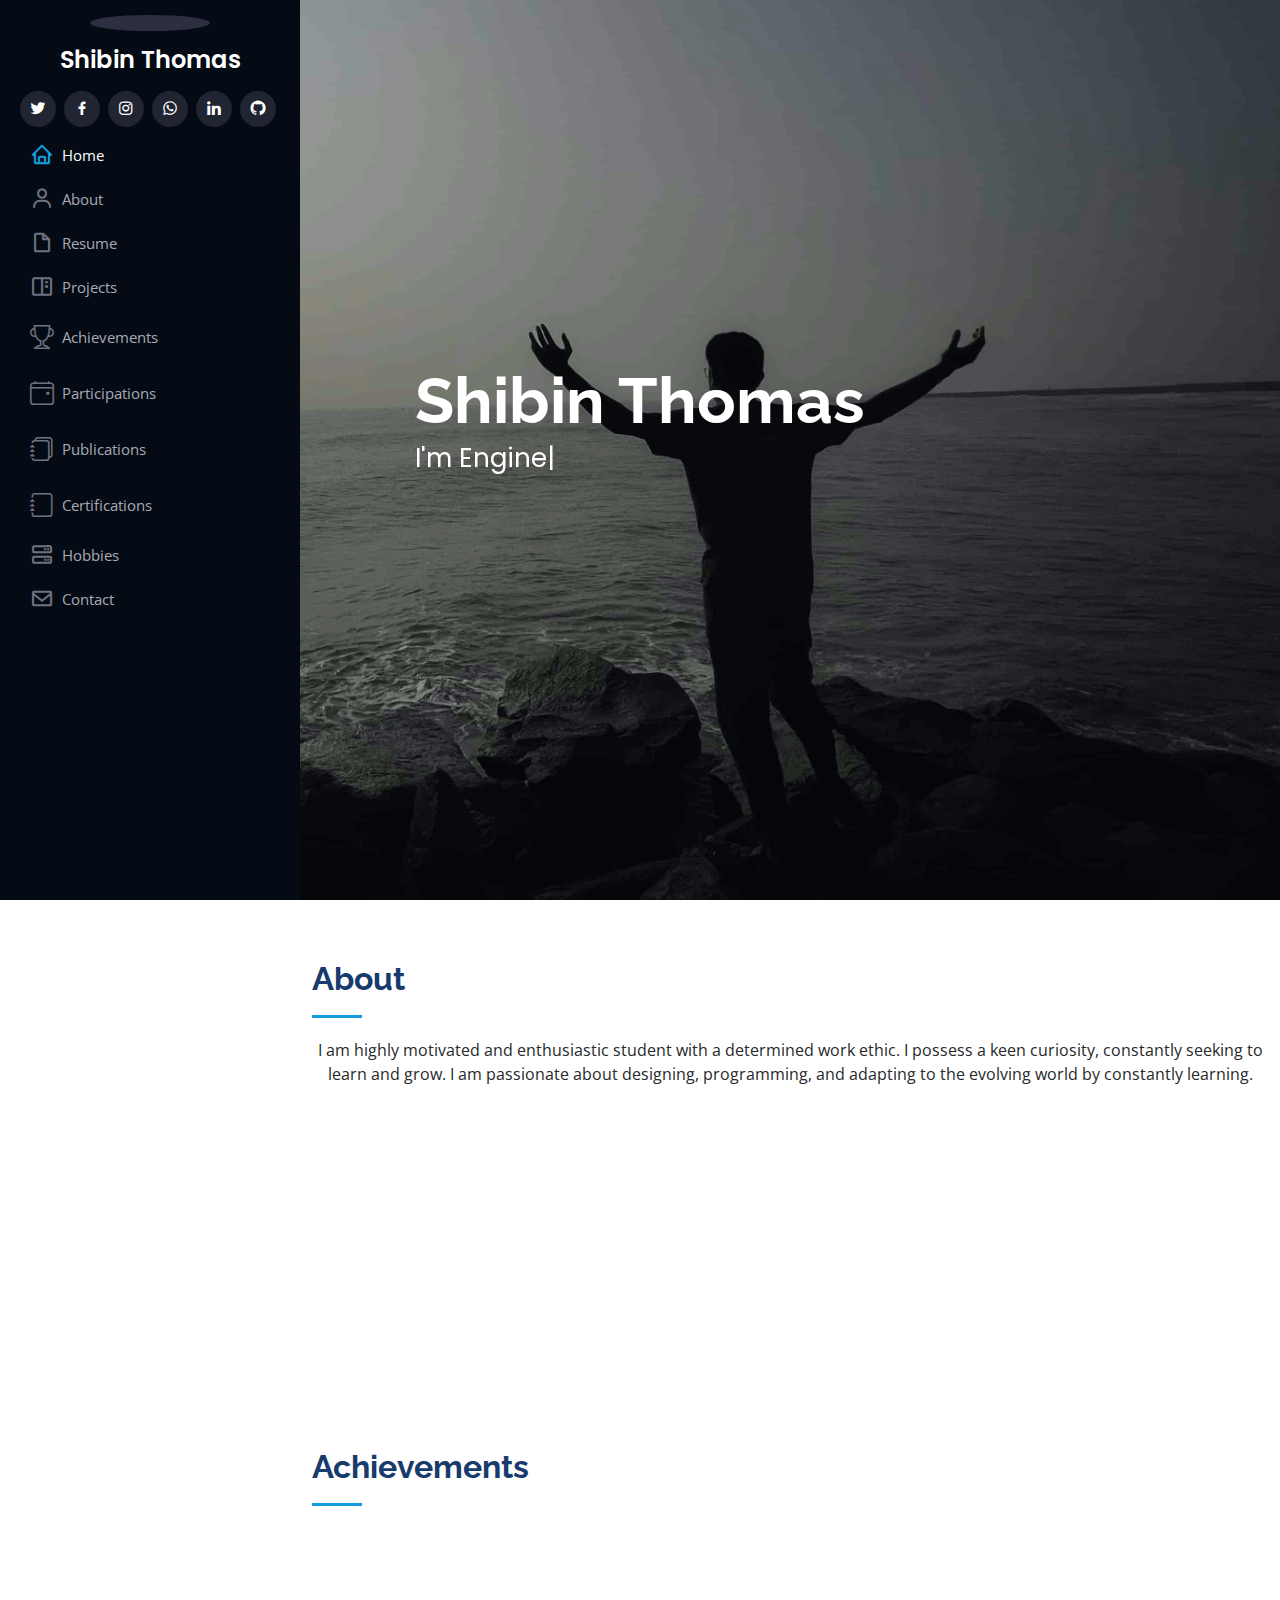
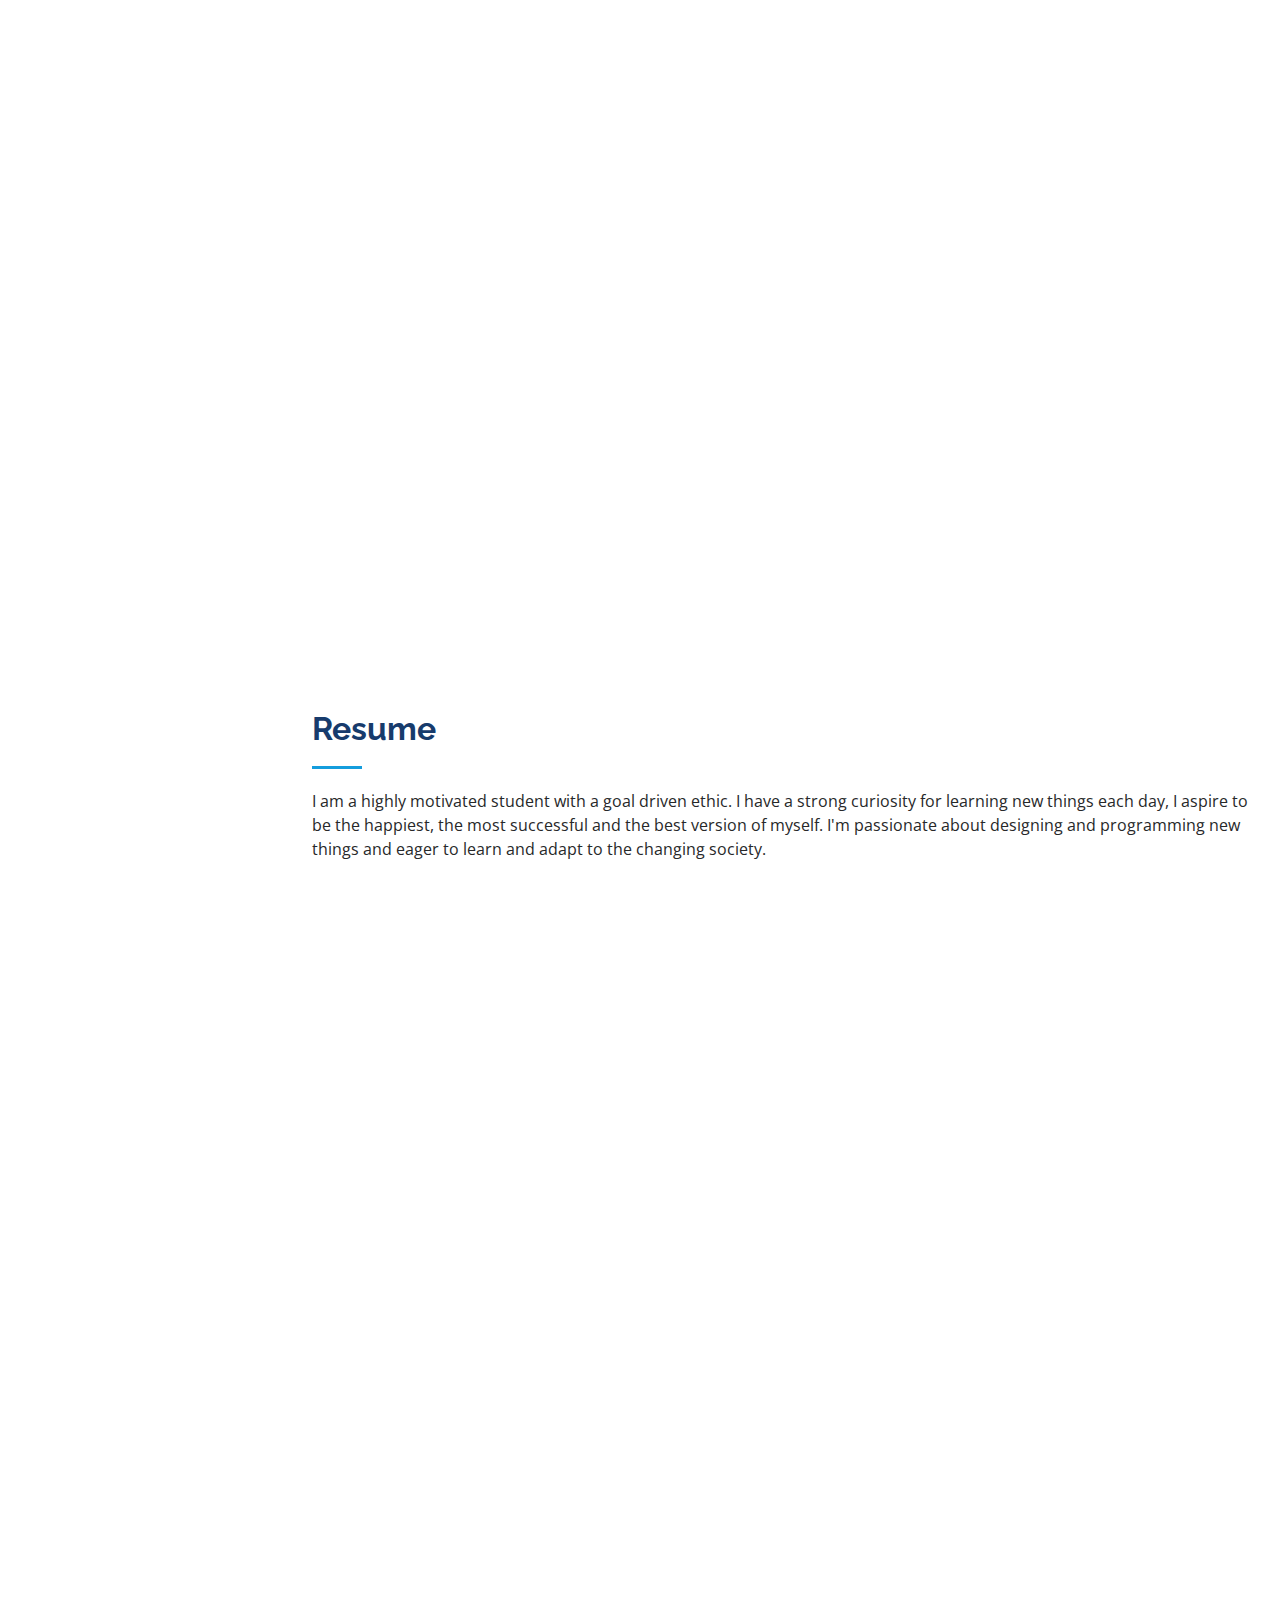
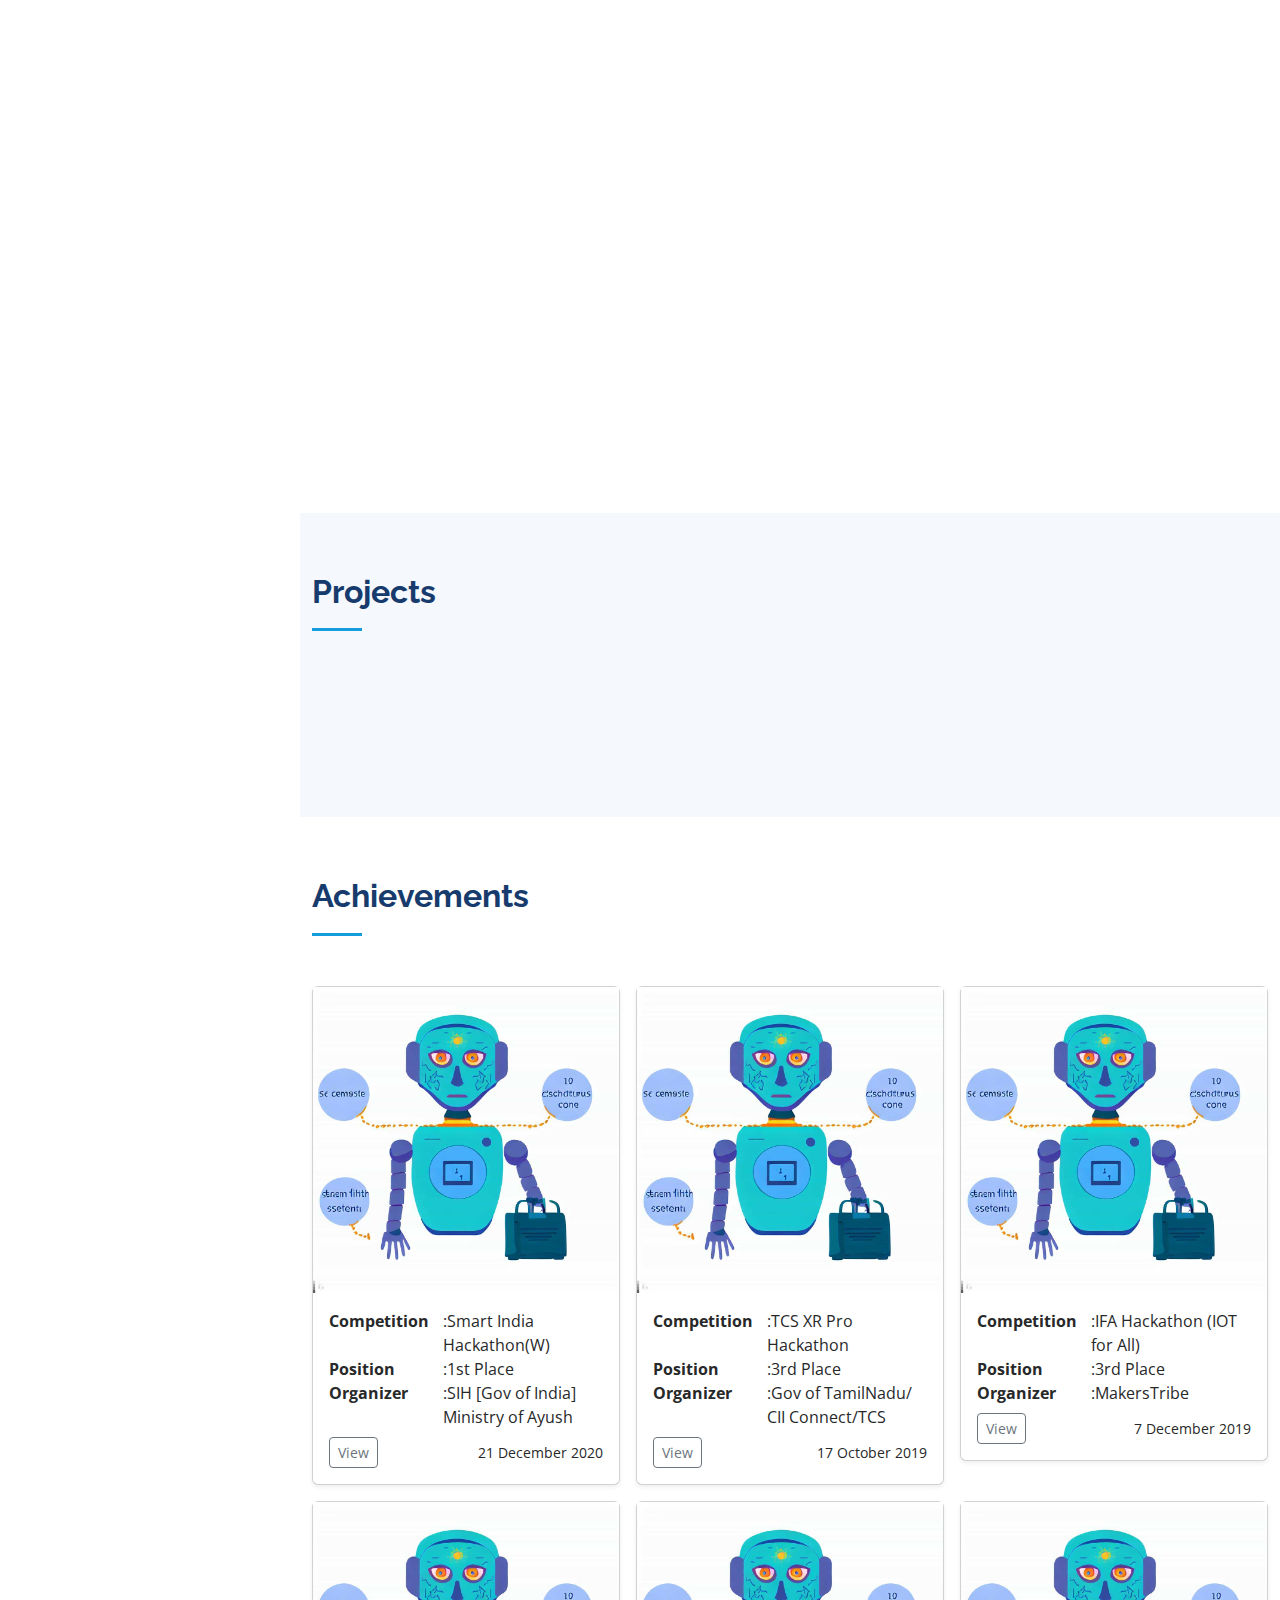
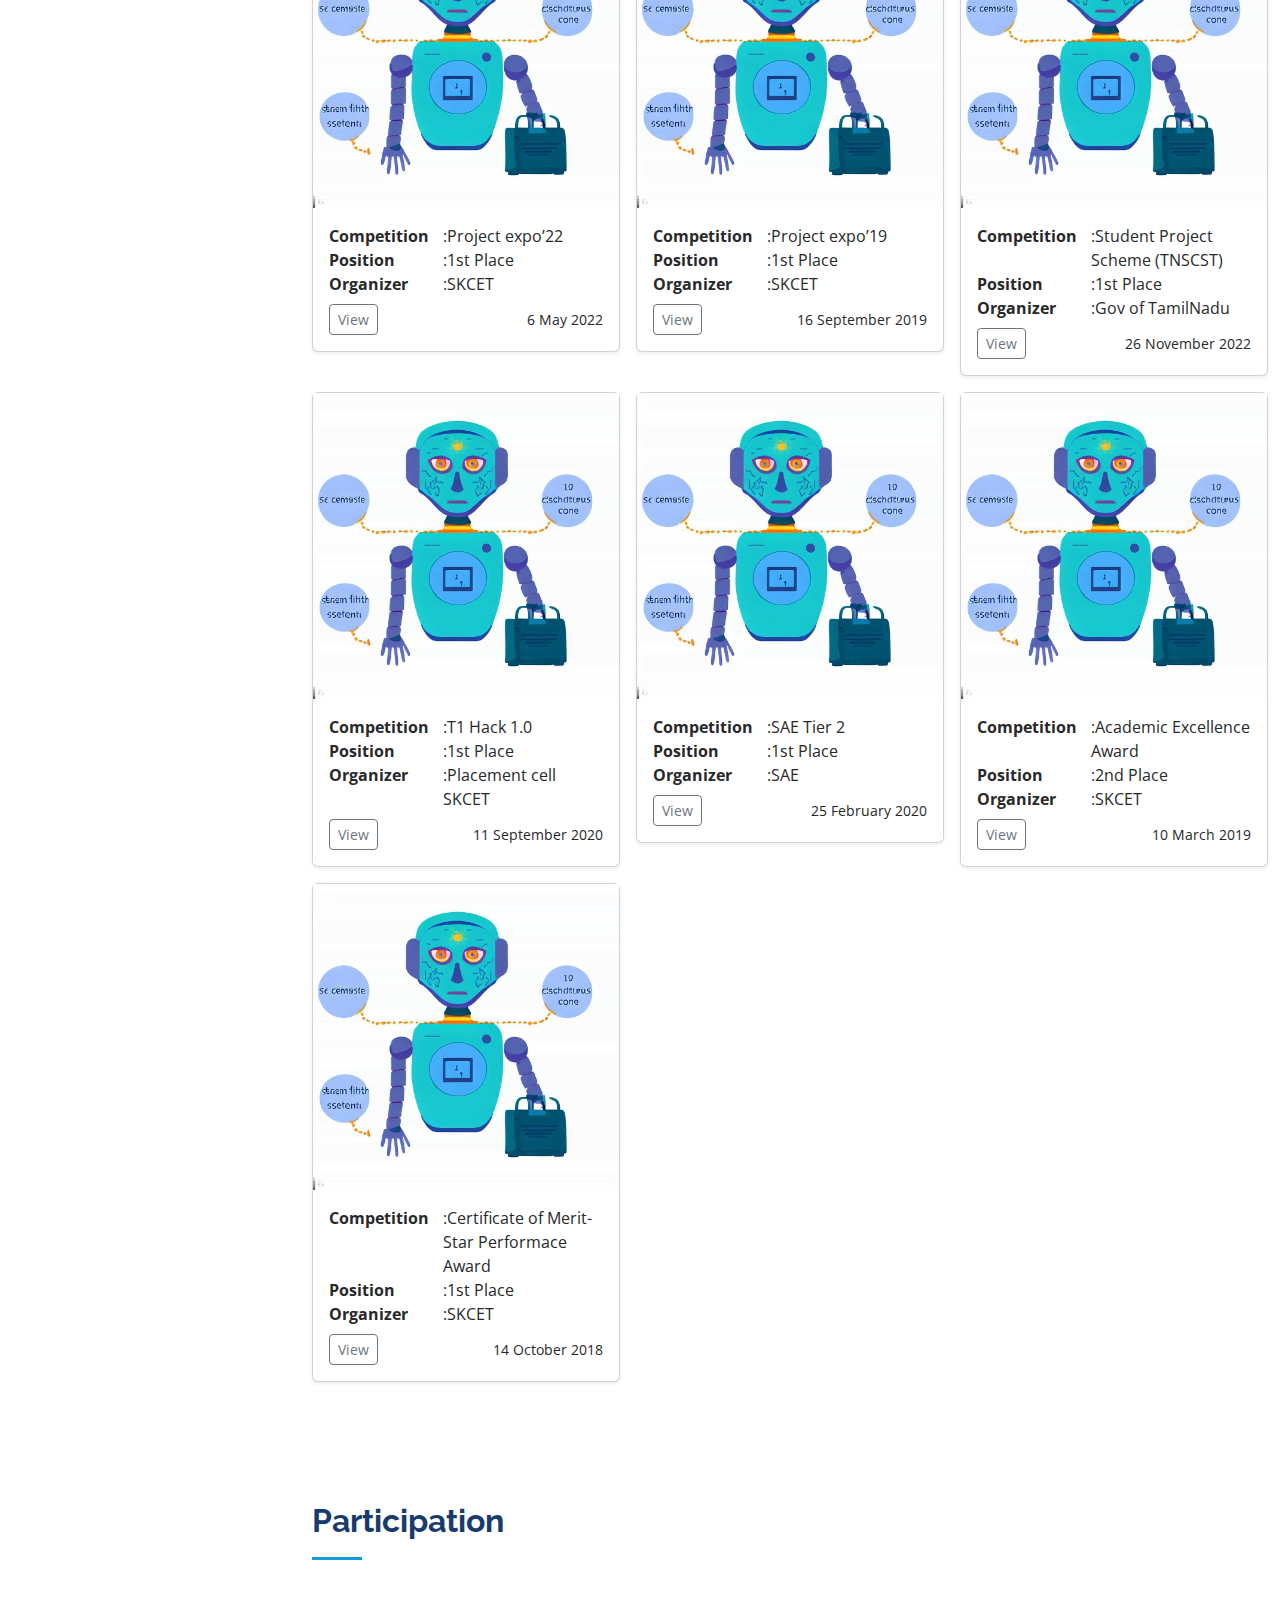
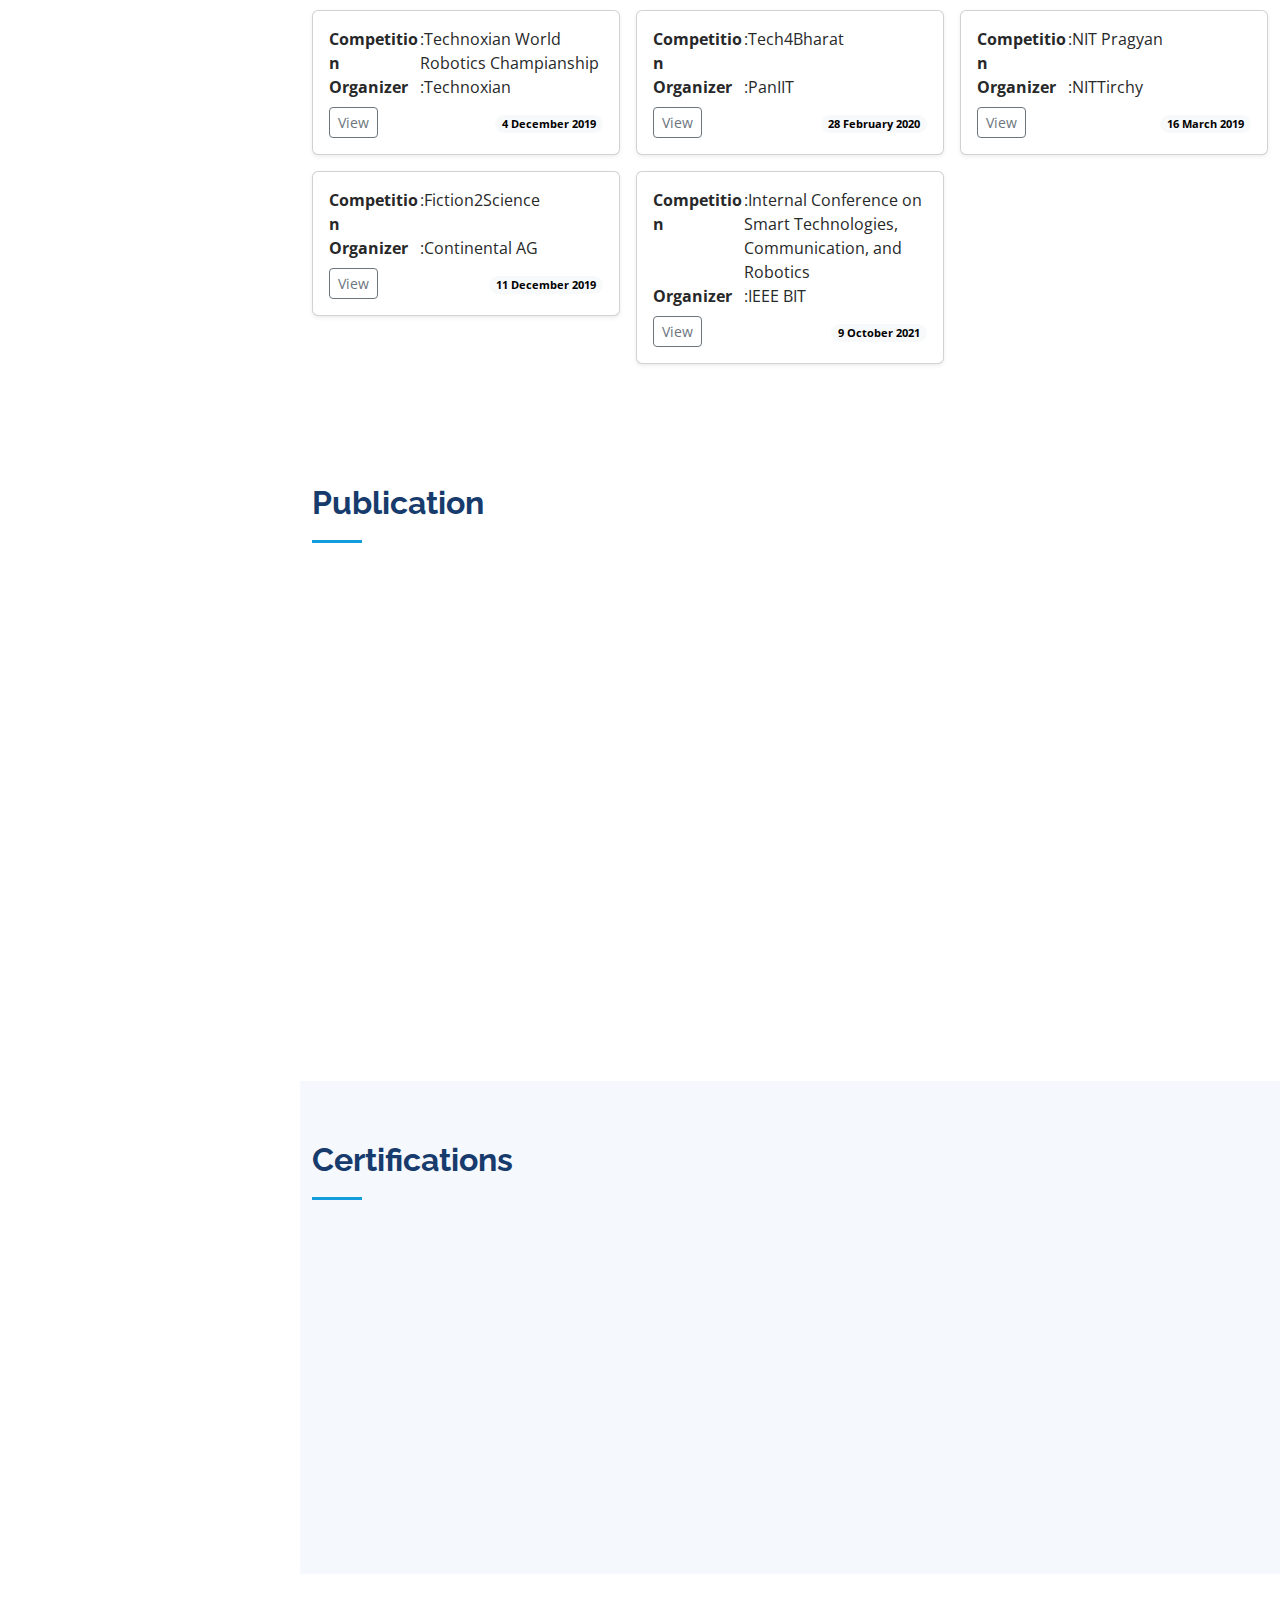
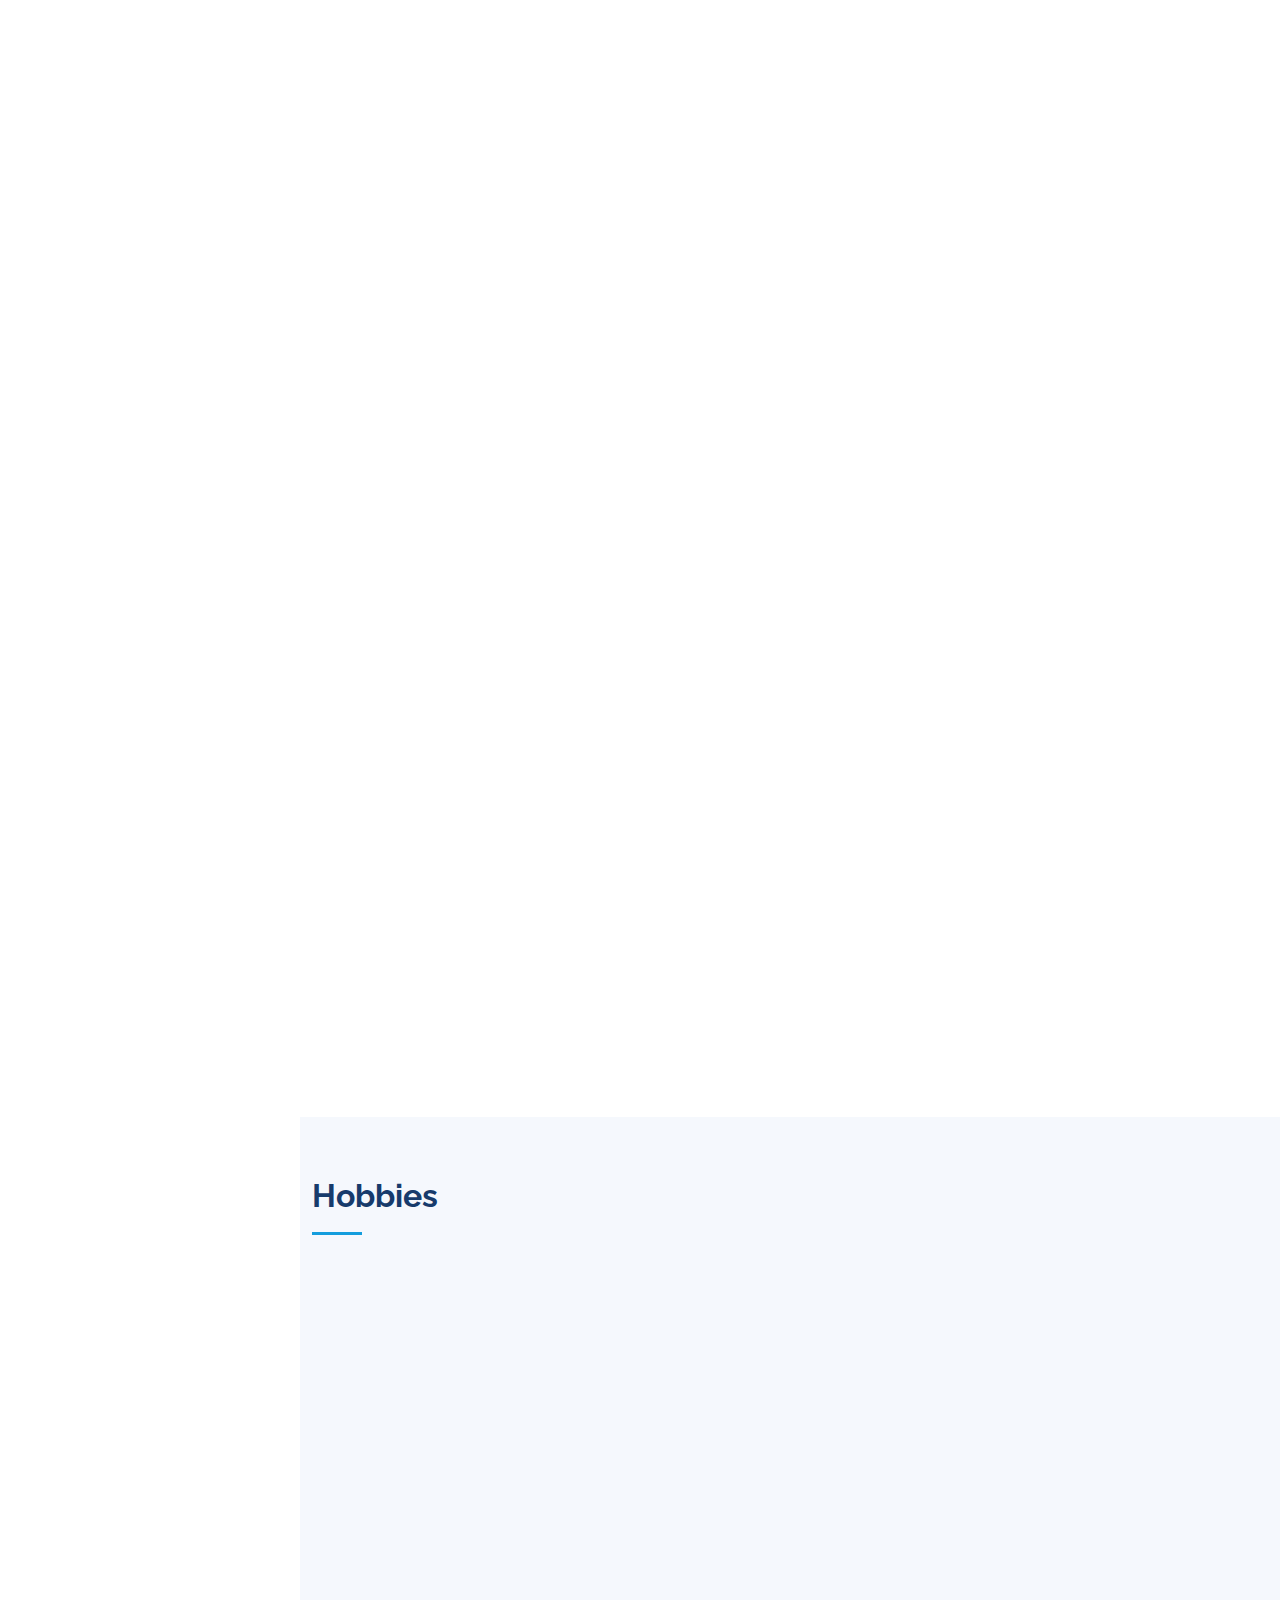
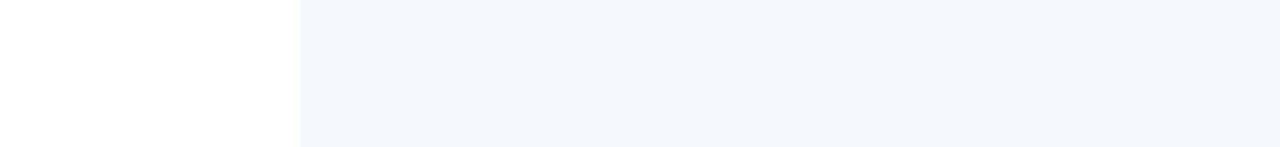
==== index.html @ d883f79f "index" ====
<!DOCTYPE html>
<html lang="en">

<head>

  <meta charset="utf-8" />
  <meta content="width=device-width, initial-scale=1.0" name="viewport" />

  <title>Shibin Thomas-Home</title>
  <meta content="" name="description" />
  <meta content="" name="keywords" />

  <!-- Favicons --  >    
  <link href="assets/img/favicon.png" rel="icon" />
  <link href="assets/img/apple-touch-icon.png" rel="apple-touch-icon" />

  <!-- Google Fonts -->
  <link
    href="https://fonts.googleapis.com/css?family=Open+Sans:300,300i,400,400i,600,600i,700,700i|Raleway:300,300i,400,400i,500,500i,600,600i,700,700i|Poppins:300,300i,400,400i,500,500i,600,600i,700,700i"
    rel="stylesheet" />

  <!-- Vendor CSS Files -->
  <link href="assets/vendor/aos/aos.css" rel="stylesheet" />
  <link href="assets/vendor/bootstrap/css/bootstrap.min.css" rel="stylesheet" />
  <link href="assets/vendor/bootstrap-icons/bootstrap-icons.css" rel="stylesheet" />
  <link href="assets/vendor/boxicons/css/boxicons.min.css" rel="stylesheet" />
  <link href="assets/vendor/glightbox/css/glightbox.min.css" rel="stylesheet" />
  <link href="assets/vendor/swiper/swiper-bundle.min.css" rel="stylesheet" />


  <!-- Template Main CSS File -->
  <link href="assets/css/style.css" rel="stylesheet" />


</head>

<body>
  <!-- ======= Mobile nav toggle button ======= -->
  <i class="bi bi-list mobile-nav-toggle d-xl-none"></i>

  <!-- ======= Header ======= -->
  <header id="header">
    <div class="d-flex flex-column">
      <div class="profile">
        <img src="assets/img/1.jpg" alt="" class="img-fluid rounded-circle" />
        <h1 class="text-light"><a href="index.html">Shibin Thomas </a></h1>
        <div class="social-links mt-3 text-center">
          <a href="https://twitter.com/sshibinthomass" class="twitter" target="_blank"><i
              class="bx bxl-twitter"></i></a>
          <a href="https://www.facebook.com/shibint85" class="facebook" target="_blank"><i
              class="bx bxl-facebook"></i></a>
          <a href="https://instagram.com/shibin._.thomas" class="instagram" target="_blank"><i
              class="bx bxl-instagram"></i></a>
          <a href="https://api.whatsapp.com/send?phone=15566440790" target="_blank"><i class="bx bxl-whatsapp"></i></a>
          <a href="https://www.linkedin.com/in/sshibinthomass" class="linkedin" target="_blank"><i
              class="bx bxl-linkedin"></i></a>
          <a href="https://github.com/sshibinthomass" target="_blank"><i class="bx bxl-github"></i></a>
        </div>
      </div>

      <nav id="navbar" class="nav-menu navbar pt-1">
        <ul>
          <li>
            <a href="#hero" class="nav-link scrollto color-yellow active pb-0"><i class="bx bx-home"></i>
              <span>Home</span></a>
          </li>
          <li>
            <a href="#about" class="nav-link scrollto color-yellow pb-0"><i class="bx bx-user"></i>
              <span>About</span></a>
          </li>
          <li>
            <a href="#resume" class="nav-link scrollto pb-0 "><i class="bx bx-file-blank"></i> <span>Resume</span></a>
          </li>
          <li>
            <a href="#project" class="nav-link scrollto pb-0 "><i class="bx bx-book-content"></i>
              <span>Projects</span></a>
          </li>
          <li>
            <a href="#acheivements" class="nav-link scrollto pb-0 "><i class="bi bi-trophy"></i>
              <span>Achievements</span></a>
          </li>
          <li>
            <a href="#participations" class="nav-link scrollto pb-0"><i class="bi bi-calendar4-event"></i>
              <span>Participations</span></a>
          </li>
          <li>
            <a href="#publication" class="nav-link scrollto pb-0"><i class="bi bi-journals"></i>
              <span>Publications</span></a>
          </li>
          <li>
            <a href="#certification" class="nav-link scrollto pb-0"><i class="bi bi-journal"></i>
              <span>Certifications</span></a>
          </li>
          <li>
            <a href="#Hobbies" class="nav-link scrollto pb-0"><i class="bx bx-server"></i> <span>Hobbies</span></a>
          </li>
          <li>
            <a href="#contact" class="nav-link scrollto pb-0"><i class="bx bx-envelope"></i> <span>Contact</span></a>
          </li>
        </ul>
      </nav>
      <!-- .nav-menu -->
    </div>
  </header>
  <!-- End Header -->

  <!-- ======= Hero Section ======= -->
  <section id="hero" class="d-flex flex-column justify-content-center align-items-center">
    <div class="hero-container" data-aos="fade-in">
      <h1>Shibin Thomas</h1>
      <p>
        I'm
        <span class="typed" data-typed-items="Engineer, Developer, Student, Entrepreneur"></span>
      </p>
    </div>
  </section>
  <!-- End Hero -->

  <main id="main">

    <!-- ======= About Section ======= -->
    <section id="about" class="about">
      <div class="container">
        <div class="section-title">
          <h2>About</h2>
          <p class="text-center">
            I am highly motivated and enthusiastic student with a determined work ethic. I possess a keen curiosity, constantly seeking to learn and grow. I am passionate about designing, programming, and adapting to the evolving world by constantly learning.
          </p>
        </div>

        <div class="row">
          <div class="col-lg-3" data-aos="fade-right">
            <img src="assets/img/img4.jpeg" class="img-fluid" alt="" />
          </div>
          <div class="col-lg-9 pt-4 pt-lg-0 content" data-aos="fade-left">
            <h3>Engineer &amp; Developer</h3>
            <p class="fst-italic">
              Student | Python Developer | Unity Developer | Appian Consultant
            </p>
            <div class="row">
              <div class="col-lg-6">
                <ul>
                  <li>
                    <i class="bi bi-chevron-right"></i>
                    <strong>Birthday:</strong> <span>2 April 2000</span>
                  </li>
                  <li>
                    <i class="bi bi-chevron-right"></i>
                    <strong>Native:</strong> <span>Coonoor, India</span>
                  </li>
                  <li>
                    <i class="bi bi-chevron-right"></i>
                    <strong>City:</strong> <span>Dortmund, Germany</span>
                  </li>
                </ul>
              </div>
              <div class="col-lg-6">
                <ul>
                  <li>
                    <i class="bi bi-chevron-right"></i>
                    <strong>Degree:</strong> <span>M.S Automation and Robotics</span>
                  </li>
                  <li>
                    <i class="bi bi-chevron-right"></i>
                    <strong>Phone:</strong> <span>+49 15566440790</span>
                  </li>
                  <li>
                    <i class="bi bi-chevron-right"></i>
                    <strong>Email:</strong>
                    <span>sshibinthomass@gmail.com</span>
                  </li>

                </ul>
              </div>
            </div>
          </div>
        </div>
      </div>
    </section>
    <!-- End About Section -->


    <!-- ======= Facts Section ======= -->
    <section id="facts" class="facts">
      <div class="container">
        <div class="section-title">
          <h2>Achievements</h2>
          <p>
          </p>
        </div>

        <div class="row no-gutters">
          <div class="col-lg-2 col-md-6 d-md-flex align-items-md-stretch" data-aos="fade-up">
            <div class="count-box">
              <i class="bi bi-emoji-smile"></i>
              <span data-purecounter-start="0" data-purecounter-end="10" data-purecounter-duration="2"
                class="purecounter"></span>
              <p><strong>Honors</strong></p>
            </div>
          </div>

          <div class="col-lg-2 col-md-6 d-md-flex align-items-md-stretch" data-aos="fade-up" data-aos-delay="100">
            <div class="count-box">
              <i class="bi bi-journal-richtext"></i>
              <span data-purecounter-start="0" data-purecounter-end="5" data-purecounter-duration="2"
                class="purecounter"></span>
              <p><strong>Journels</strong></p>
            </div>
          </div>

          <div class="col-lg-2 col-md-6 d-md-flex align-items-md-stretch" data-aos="fade-up" data-aos-delay="200">
            <div class="count-box">
              <i class="bi bi-headset"></i>
              <span data-purecounter-start="0" data-purecounter-end="23" data-purecounter-duration="2"
                class="purecounter"></span>
              <p><strong>Projects</strong></p>
            </div>
          </div>

          <div class="col-lg-2 col-md-6 d-md-flex align-items-md-stretch" data-aos="fade-up" data-aos-delay="300">
            <div class="count-box">
              <i class="bi bi-people"></i>
              <span data-purecounter-start="0" data-purecounter-end="13" data-purecounter-duration="2"
                class="purecounter"></span>
              <p><strong>Hackathons/Participation</strong></p>
            </div>
          </div>

          <div class="col-lg-2 col-md-6 d-md-flex align-items-md-stretch" data-aos="fade-up" data-aos-delay="300">
            <div class="count-box">
              <i class="bi bi-people"></i>
              <span data-purecounter-start="0" data-purecounter-end="2" data-purecounter-duration="2"
                class="purecounter"></span>
              <p><strong>Patent</strong></p>
            </div>
          </div>
        </div>
      </div>
    </section>
    <!-- End Facts Section -->

    <!-- ======= Skills Section ======= -->
    <section id="skills" class="skills">
      <div class="container" data-aos="fade-up">

        <div class="section-title">
          <h2>Skills</h2>
        </div>

        <div class="row skills-content">

          <div class="col-lg-6">

            <div class="progress">
              <span class="skill">PYTHON <i class="val">90%</i></span>
              <div class="progress-bar-wrap">
                <div class="progress-bar" role="progressbar" aria-valuenow="90" aria-valuemin="0" aria-valuemax="100">
                </div>
              </div>
            </div>

            <div class="progress">
              <span class="skill">C/C++ <i class="val">80%</i></span>
              <div class="progress-bar-wrap">
                <div class="progress-bar" role="progressbar" aria-valuenow="80" aria-valuemin="0" aria-valuemax="100">
                </div>
              </div>
            </div>

            <div class="progress">
              <span class="skill">UNITY <i class="val">90%</i></span>
              <div class="progress-bar-wrap">
                <div class="progress-bar" role="progressbar" aria-valuenow="90" aria-valuemin="0" aria-valuemax="100">
                </div>
              </div>
            </div>

            <div class="progress">
              <span class="skill">MatLab <i class="val">60%</i></span>
              <div class="progress-bar-wrap">
                <div class="progress-bar" role="progressbar" aria-valuenow="60" aria-valuemin="0" aria-valuemax="100">
                </div>
              </div>
            </div>
            <div class="progress">
              <span class="skill">Appian <i class="val">90%</i></span>
              <div class="progress-bar-wrap">
                <div class="progress-bar" role="progressbar" aria-valuenow="90" aria-valuemin="0" aria-valuemax="100">
                </div>
              </div>
            </div>
          </div>

          <div class="col-lg-6">

            <div class="progress">
              <span class="skill">SQL <i class="val">70%</i></span>
              <div class="progress-bar-wrap">
                <div class="progress-bar" role="progressbar" aria-valuenow="70" aria-valuemin="0" aria-valuemax="100">
                </div>
              </div>
            </div>

            <div class="progress">
              <span class="skill">Tensorflow <i class="val">70%</i></span>
              <div class="progress-bar-wrap">
                <div class="progress-bar" role="progressbar" aria-valuenow="70" aria-valuemin="0" aria-valuemax="100">
                </div>
              </div>
            </div>

            <div class="progress">
              <span class="skill">Django <i class="val">75%</i></span>
              <div class="progress-bar-wrap">
                <div class="progress-bar" role="progressbar" aria-valuenow="75" aria-valuemin="0" aria-valuemax="100">
                </div>
              </div>
            </div>

            <div class="progress">
              <span class="skill">Creo <i class="val">70%</i></span>
              <div class="progress-bar-wrap">
                <div class="progress-bar" role="progressbar" aria-valuenow="70" aria-valuemin="0" aria-valuemax="100">
                </div>
              </div>
            </div>
          </div>

        </div>

      </div>
    </section><!-- End Skills Section -->


    <!-- ======= Resume Section ======= -->
    <section id="resume" class="resume">
      <div class="container">
        <div class="section-title">
          <h2>Resume</h2>
          <p>
            I am a highly motivated student with a goal driven ethic. I have a
            strong curiosity for learning new things each day, I aspire to be
            the happiest, the most successful and the best version of myself.
            I'm passionate about designing and programming new things and
            eager to learn and adapt to the changing society.
          </p>
        </div>

        <div class="row">
          <div class="col-lg-6" data-aos="fade-up">
            <h3 class="resume-title">Summary</h3>
            <div class="resume-item pb-0">
              <h4>Shibin Thomas Stanley Paul</h4>
              <p>
                <em></em>
              </p>
              <ul>
                <li>M.S Automation and Robotics</li>
                <li>Johannisborn 8, Dortmund, 44135</li>
                <li>+49 15566440790</li>
                <li>sshibinthomass@gmail.com</li>
              </ul>
            </div>

            <h3 class="resume-title">Education</h3>
            <div class="resume-item">
              <h4>M.S Automation and Robotics</h4>
              <h5>2023 - Present</h5>
              <p>
                <em>Tu Dortmund, Dortmund, Germany</em>
              </p>
              <p>M.S Automation and Robotics | 2023-Present </p>
            </div>
            <div class="resume-item">
              <h4>B.E Mechatronics</h4>
              <h5>2018 - 2022</h5>
              <p>
                <em>Sri Krishna College of Engineering and Technology,
                  Coimbatore</em>
              </p>
              <p>B.E MECHATRONICS | 2018-2022 | CGPA 9.40</p>
            </div>
            <div class="resume-item">
              <h4>HSC</h4>
              <h5>2018</h5>
              <p>
                <em>Stanes Anglo Indian Higher Secondary School , Coonoor</em>
              </p>
              <p>HSC | APRIL 2018 | 93.7%</p>
            </div>
            <div class="resume-item">
              <h4>SSLC</h4>
              <h5>2016</h5>
              <p>
                <em>Stanes Anglo Indian Higher Secondary School , Coonoor</em>
              </p>
              <p>SSLC | APRIL 2018 | 93.2%</p>
            </div>
          </div>
          <div class="col-lg-6" data-aos="fade-up" data-aos-delay="100">
            <h3 class="resume-title">Professional Experience</h3>
            <div class="resume-item">
              <h4>Associate Technical Consultant</h4>
              <h5>2022(June) | Present</h5>
              <h4>Intern</h4>
              <h5>2021(June) | 2022(June)</h5>
              <h4>Trainee</h4>
              <h5>2021(March) | 2021(May)</h5>
              <p><em>Vuram Technologies</em></p>
              <ul>
                <li>Part of Internal Team SOLUTIONS.</li>
                <li>Hands on expreience in Appian and other latest technologies.</li>
              </ul>
            </div>
            <div class="resume-item">
              <h4>Final Project Intern</h4>
              <h5>2022(Feb) | 2022(May)</h5>
              <p><em>ELGI (Jay Hari Enterprises)</em></p>
              <ul>
                <li>Part of ELGI R & D to develop our final year project.</li>
                <li>Designed a Humaniod Bot for Employee Tracking automation.</li>
                <li>Implemented Deeplearning models for COVID SOP.</li>
              </ul>
            </div>
            <div class="resume-item">
              <h4>Industrial Fied Training
              </h4>
              <h5>2019(November)
              </h5>
              <p><em>Alpha automation and control, Coimbatore, TN</em></p>
              <ul>
                <li>Implant training in Electrical System and PLC.</li>
                <li>Hands on Experience in Programmable Logic Controller</li>
              </ul>
            </div>
            <div class="resume-item">
              <h4>Machine Learning Intern</h4>
              <h5>2021(Feb) | 2021(Aug)</h5>
              <p><em>DeepVisionTech.AI , Bangalore, KA</em></p>
              <ul>
                <li>Crop Health Monitoring using Remote Sensing.</li>
                <li>
                  Developed a CNN Deeplearing model for Crop Health
                  Monitoring.
                </li>
                <li>Hands on experience in Tensorflow,Keras,OpenCV.</li>
              </ul>
            </div>
          </div>
        </div>
      </div>
    </section>
    <!-- End Resume Section -->

    <!-- ======= Portfolio Section ======= -->
    <section id="project" class="portfolio section-bg">
      <div class="container">
        <div class="section-title">
          <h2>Projects</h2>
        </div>

        <div class="row" data-aos="fade-up">
          <div class="col-lg-12 d-flex justify-content-center">
            <ul id="portfolio-flters">
              <li data-filter="*" class="filter-active">All</li>
              <li data-filter=".filter-Robotics">Robotics/IOT/AI</li>
              <li data-filter=".filter-App">App</li>
              <li data-filter=".filter-Web">Web</li>
            </ul>
          </div>
        </div>

        <div class="row portfolio-container" data-aos="fade-up" data-aos-delay="100">
          <div class="all-projects">

          </div>
        </div>
      </div>
    </section>
    <!-- End Portfolio Section -->

    <!-- ======= Acheivements Section ======= -->
    <section id="acheivements">
      <div class="container">
        <div class="section-title">
          <h2>Achievements</h2>
        </div>
        <div class="all-achievements row row-cols-1 row-cols-sm-2 row-cols-md-3 g-3">

        </div>

      </div>
      </div>
    </section>
    <!-- End Acheivements Section -->

    <!-- ======= Participation Section ======= -->
    <section id="participations">
      <div class="container">
        <div class="section-title">
          <h2>Participation</h2>
        </div>
        <div class="all-participations row row-cols-1 row-cols-sm-2 row-cols-md-3 g-3">

        </div>

      </div>
      </div>
    </section>
    <!-- End Participation Section -->

    <!-- ======= Publication Section ======= -->
    <section id="publication" class="services">
      <div class="container">
        <div class="section-title">
          <h2>Publication</h2>
          <p>
          </p>
        </div>
        <div class="row">
          <div class="col-lg-4 col-md-6 icon-box" data-aos="fade-up">
            <div class="icon"><i class="bi bi-bicycle"></i></div>
            <h4 class="title mb-2 text-center"><a
                href="https://drive.google.com/file/d/1RvnB1hGGzvoJsApCSkzQEMVv_Gmb3XWN/view?usp=sharing"
                target="_blank">Design of Self Balance Electric 2-Wheeler Using Gyroscope (JCREVIEW)</a></h4>
            <p class="text-center">
              <em>
                It discusses the concept of gyroscopic design and simulation of a constructed two-wheeled self-balancing
                vehicle system.
              </em>
            </p>
          </div>
          <div class="col-lg-4 col-md-6 icon-box" data-aos="fade-up" data-aos-delay="100">
            <div class="icon"><i class="bi bi-robot"></i></div>
            <h4 class="title  mb-2 text-center"><a href="https://ieeexplore.ieee.org/document/9588923"
                target="_blank">Technology in Design Aspect of BIN Bot Robot (IEEE)</a></h4>
            <p class="text-center">
              <em>
                Robot is designed with the goal of reducing the spread of this disease in institutions, workplaces, and
                industrial environments.
              </em>
            </p>
          </div>
          <div class="col-lg-4 col-md-6 icon-box" data-aos="fade-up" data-aos-delay="200">
            <div class="icon"><i class="bi bi-android2"></i></div>
            <h4 class="title  mb-2 text-center"><a
                href="https://iopscience.iop.org/article/10.1088/1757-899X/1059/1/012016" target="_blank">Development of
                App Incorporating AR for E-edu and Training (ICMMM)</a></h4>
            <p class="text-center">
              <em>
                A visual platform to help the learners to enhance their knowledge of understanding using 3D visuals and
                Augmented Reality.
              </em>
            </p>
          </div>
          <div class="col-lg-4 col-md-6 icon-box" data-aos="fade-up" data-aos-delay="300">
            <div class="icon"><i class="bi bi-droplet-half"></i></div>
            <h4 class="title  mb-2 text-center"><a href="https://ieeexplore.ieee.org/document/9785362"
                target="_blank">Design and Fabrication of Automatic hose cutting machine (IEEE)</a></h4>
            <p class="text-center">
              <em>
                This study offers a solution to one of the time-consuming processes of hose cutting precisely.
              </em>
            </p>
          </div>
          <div class="col-lg-4 col-md-6 icon-box" data-aos="fade-up" data-aos-delay="400">
            <div class="icon"><i class="bi bi-award"></i></div>
            <h4 class="title mb-2 text-center"><a
                href="https://drive.google.com/file/d/1mA-Wr1DTiWep9OK3HC-VGtSYen0urQKX/view?usp=sharing"
                target="_blank">Self-Balance Electric Two-Wheeler Using Gyroscope (Patent)</a></h4>
            <p class="text-center">
              <em>
                The development of gyroscopic design of a constructed two-wheeled self-balancing vehicle system is the
                focus of this invention.
              </em>
            </p>
          </div>
          <div class="col-lg-4 col-md-6 icon-box" data-aos="fade-up" data-aos-delay="500">
            <div class="icon"><i class="bi bi-egg"></i></div>
            <h4 class="title mb-2 text-center"><a
                href="https://drive.google.com/file/d/1oNB2MksdsfigPI3EtlwaucCuj2GiZIdX/view?usp=drive_link"
                target="_blank">Handheld Device for forecasting and Detecting Quality of Eggs (Patent)</a></h4>
            <p class="text-center">
              <em>
                Weight and temperature are measured using which the quality of the egg and its expiring day will be
                displayed for consumers.
              </em>
            </p>
          </div>
        </div>
      </div>
    </section>
    <!-- End publication Section -->

      <!-- ======= Certification Section ======= -->
      <section id="certification" class="portfolio section-bg">
        <div class="container">

          <div class="section-title">
            <h2>Certifications</h2>
            <p></p>
          </div>

          <div class="row portfolio-container" data-aos="fade-up" data-aos-delay="100">

            <div class="col-lg-4 col-md-6 portfolio-item">
              <div class="portfolio-wrap">
                <img src="assets/img/certifications/Deep_Learing_Specialization.jpg" class="img-fluid" alt="">
                <div class="portfolio-links">
                  <a href="assets/img/certifications/Deep_Learing_Specialization.jpg" data-gallery="portfolioGallery"
                    class="portfolio-lightbox" target="_blank" title="Deep Learing Specialization"><i
                      class="bx bx-plus"></i></a>
                </div>
              </div>
            </div>

            <div class="col-lg-4 col-md-6 portfolio-item">
              <div class="portfolio-wrap">
                <img src="assets/img/certifications/NIT_Pragyan.jpg" class="img-fluid" alt="">
                <div class="portfolio-links">
                  <a href="assets/img/certifications/NIT_Pragyan.jpg" data-gallery="portfolioGallery"
                    class="portfolio-lightbox" target="_blank" title="NIT Pragyan"><i class="bx bx-plus"></i></a>
                </div>
              </div>
            </div>

            <div class="col-lg-4 col-md-6 portfolio-item">
              <div class="d-flex justify-content-center pt-3 mt-5">
                <a href="certification.html"><img src="assets/img/show more.png" alt="Computer Man"
                    style="width:80px;height:80px;"></a>
              </div>
              <br> <a class="d-flex justify-content-center" href="certification.html">Show More...</a>
            </div>


          </div>

        </div>

        </div>
      </section><!-- End Certification Section -->

      <!-- ======= skills Section ======= -->
      <section id="skills" class="skills">
        <div class="container" data-aos="fade-up">

          <div class="skills-title">
            <h2>Skills</h2>
          </div>

          <div class="row">
            <div class="col-lg-4 col-md-6 mt-4" data-aos="zoom-in" data-aos-delay="100">
              <div class="icon-box">
                <div class="icon">
                  <img
                    src="https://raw.githubusercontent.com/sshibinthomass/web-images/c6b741f520205fd91165b168e119eda0012bd50f/Portfolio/Portfoilo%20site/P-icons/c.svg"
                    alt="Kiwi standing on oval" width="100" height="100">
                </div>
                <h4><a>C-Programming</a></h4>
              </div>
            </div>

            <div class="col-lg-4 col-md-6 mt-4" data-aos="zoom-in" data-aos-delay="100">
              <div class="icon-box">
                <div class="icon">
                  <img
                    src="https://raw.githubusercontent.com/sshibinthomass/web-images/c6b741f520205fd91165b168e119eda0012bd50f/Portfolio/Portfoilo%20site/P-icons/python.svg"
                    alt="Kiwi standing on oval" width="100" height="100">
                </div>
                <h4><a>Python</a></h4>
              </div>
            </div>

            <div class="col-lg-4 col-md-6 mt-4" data-aos="zoom-in" data-aos-delay="100">
              <div class="icon-box">
                <div class="icon">
                  <img
                    src="https://raw.githubusercontent.com/sshibinthomass/web-images/c6b741f520205fd91165b168e119eda0012bd50f/Portfolio/Portfoilo%20site/P-icons/c-plusplus.svg"
                    alt="Kiwi standing on oval" width="100" height="100">
                </div>
                <h4><a>C++</a></h4>
              </div>
            </div>
            <div class="col-lg-4 col-md-6 mt-4" data-aos="zoom-in" data-aos-delay="100">
              <div class="icon-box">
                <div class="icon">
                  <img
                    src="https://raw.githubusercontent.com/sshibinthomass/web-images/main/Portfolio/Portfoilo%20site/P-icons/raspberry-pi.svg"
                    alt="Kiwi standing on oval" width="100" height="100">
                </div>
                <h4><a>Raspberry-Pi</a></h4>
              </div>
            </div>

            <div class="col-lg-4 col-md-6 mt-4" data-aos="zoom-in" data-aos-delay="100">
              <div class="icon-box">
                <div class="icon">
                  <img
                    src="https://raw.githubusercontent.com/sshibinthomass/web-images/main/Portfolio/Portfoilo%20site/P-icons/matlab.svg"
                    alt="Kiwi standing on oval" width="100" height="100">
                </div>
                <h4><a>Matlab</a></h4>
              </div>
            </div>

            <div class="col-lg-4 col-md-6 mt-4" data-aos="zoom-in" data-aos-delay="100">
              <div class="icon-box">
                <div class="icon">
                  <img
                    src="https://raw.githubusercontent.com/sshibinthomass/web-images/main/Portfolio/Portfoilo%20site/P-icons/creo.svg"
                    alt="Kiwi standing on oval" width="100" height="100">
                </div>
                <h4><a>Creo</a></h4>
              </div>
            </div>

            <div class="col-lg-4 col-md-6 mt-4" data-aos="zoom-in" data-aos-delay="100">
              <div class="icon-box">
                <div class="icon">
                  <img
                    src="https://raw.githubusercontent.com/sshibinthomass/web-images/c6b741f520205fd91165b168e119eda0012bd50f/Portfolio/Portfoilo%20site/P-icons/django.svg"
                    alt="Kiwi standing on oval" width="100" height="100">
                </div>
                <h4><a>Django</a></h4>
              </div>
            </div>

            <div class="col-lg-4 col-md-6 mt-4" data-aos="zoom-in" data-aos-delay="100">
              <div class="icon-box">
                <div class="icon">
                  <img
                    src="https://raw.githubusercontent.com/sshibinthomass/web-images/c6b741f520205fd91165b168e119eda0012bd50f/Portfolio/Portfoilo%20site/P-icons/tensorflow.svg"
                    alt="Kiwi standing on oval" width="100" height="100">
                </div>
                <h4><a>Tensorflow</a></h4>
              </div>
            </div>

            <div class="col-lg-4 col-md-6 mt-4" data-aos="zoom-in" data-aos-delay="100">
              <div class="icon-box">
                <div class="icon">
                  <img src="https://raw.githubusercontent.com/sshibinthomass/web-images/c6b741f520205fd91165b168e119eda0012bd50f/Portfolio/Portfoilo%20site/P-icons/opencv.svg
                " alt="Kiwi standing on oval" width="100" height="100">
                </div>
                <h4><a>OpenCV</a></h4>
              </div>
            </div>

            <div class="col-lg-4 col-md-6 mt-4" data-aos="zoom-in" data-aos-delay="100">
              <div class="icon-box">
                <div class="icon">
                  <img
                    src="https://raw.githubusercontent.com/sshibinthomass/web-images/c6b741f520205fd91165b168e119eda0012bd50f/Portfolio/Portfoilo%20site/P-icons/unity.svg"
                    alt="Kiwi standing on oval" width="100" height="100">
                </div>
                <h4><a>Unity</a></h4>
              </div>
            </div>

            <div class="col-lg-4 col-md-6 mt-4" data-aos="zoom-in" data-aos-delay="100">
              <div class="icon-box">
                <div class="icon">
                  <img
                    src="https://raw.githubusercontent.com/sshibinthomass/web-images/c6b741f520205fd91165b168e119eda0012bd50f/Portfolio/Portfoilo%20site/P-icons/vr-ar.svg"
                    alt="Kiwi standing on oval" width="100" height="100">
                </div>
                <h4><a>Google VR</a></h4>
              </div>
            </div>

            <div class="col-lg-4 col-md-6 mt-4" data-aos="zoom-in" data-aos-delay="100">
              <div class="icon-box">
                <div class="icon">
                  <img
                    src="https://raw.githubusercontent.com/sshibinthomass/web-images/8bcb236f8e9226de3ca3e9beb68d78b2814729df/Portfolio/Portfoilo%20site/P-icons/ar.svg"
                    alt="Kiwi standing on oval" width="100" height="100">
                </div>
                <h4><a>AR Core</a></h4>
              </div>
            </div>

            <div class="col-lg-4 col-md-6 mt-4" data-aos="zoom-in" data-aos-delay="100">
              <div class="icon-box">
                <div class="icon">
                  <img src="https://raw.githubusercontent.com/sshibinthomass/web-images/c6b741f520205fd91165b168e119eda0012bd50f/Portfolio/Portfoilo%20site/P-icons/anaconda.svg
                " alt="Kiwi standing on oval" width="100" height="100">
                </div>
                <h4><a>Anaconda</a></h4>
              </div>
            </div>

            <div class="col-lg-4 col-md-6 mt-4" data-aos="zoom-in" data-aos-delay="100">
              <div class="icon-box">
                <div class="icon">
                  <img
                    src="https://raw.githubusercontent.com/sshibinthomass/web-images/c6b741f520205fd91165b168e119eda0012bd50f/Portfolio/Portfoilo%20site/P-icons/vscode.svg"
                    alt="Kiwi standing on oval" width="100" height="100">
                </div>
                <h4><a>VS Code</a></h4>
              </div>
            </div>

            <div class="col-lg-4 col-md-6 mt-4" data-aos="zoom-in" data-aos-delay="100">
              <div class="icon-box">
                <div class="icon">
                  <img
                    src="https://raw.githubusercontent.com/sshibinthomass/web-images/8bcb236f8e9226de3ca3e9beb68d78b2814729df/Portfolio/Portfoilo%20site/P-icons/github.svg"
                    alt="Kiwi standing on oval" width="100" height="100">
                </div>
                <h4><a>Github</a></h4>
              </div>
            </div>
          </div>
        </div>


      </section><!-- End skills Section -->

      <!-- ======= Hobbies Section ======= -->
      <section id="Hobbies" class="testimonials section-bg">
        <div class="container">
          <div class="section-title">
            <h2>Hobbies</h2>
            <p>

            </p>
          </div>

          <div class="testimonials-slider swiper" data-aos="fade-up" data-aos-delay="100">
            <div class="swiper-wrapper">
              <div class="swiper-slide">
                <div class="testimonial-item" data-aos="fade-up">
                  <p>
                    <i class="bx bxs-quote-alt-left quote-icon-left"></i>
                    Coins are living history. They reflect the rise and fall of civilizations, the achievements and
                    failures of great leaders, the joys and sorrows of ordinary people.
                    <i class="bx bxs-quote-alt-right quote-icon-right"></i>
                  </p>
                  <img src="assets/img/hobbies/Coin.jpeg" class="testimonial-img" alt="" />
                  <h3>Coin collection</h3>
                </div>
              </div>
              <!-- End testimonial item -->

              <div class="swiper-slide">
                <div class="testimonial-item" data-aos="fade-up" data-aos-delay="100">
                  <p>
                    <i class="bx bxs-quote-alt-left quote-icon-left"></i>
                    Stamp collecting is more than just a hobby; it’s a love affair with the past and the present and the
                    future.
                    <i class="bx bxs-quote-alt-right quote-icon-right"></i>
                  </p>
                  <img src="assets/img/hobbies/Stamp.jpeg" class="testimonial-img" alt="" />
                  <h3 class="text-light"><a href="stamp.html">Stamp collection</a></h3>
                </div>
              </div>
              <!-- End testimonial item -->

              <div class="swiper-slide">
                <div class="testimonial-item" data-aos="fade-up" data-aos-delay="200">
                  <p>
                    <i class="bx bxs-quote-alt-left quote-icon-left"></i>
                    A reader lives a thousand lives before he dies. The man who never reads lives only one.
                    <i class="bx bxs-quote-alt-right quote-icon-right"></i>
                  </p>
                  <img src="assets/img/hobbies/Reading.jpeg" class="testimonial-img" alt="" />
                  <h3>Reading</h3>
                </div>
              </div>
              <!-- End testimonial item -->

              <div class="swiper-slide">
                <div class="testimonial-item" data-aos="fade-up" data-aos-delay="300">
                  <p>
                    <i class="bx bxs-quote-alt-left quote-icon-left"></i>
                    The garden suggests there might be a place where we can meet nature halfway.
                    <i class="bx bxs-quote-alt-right quote-icon-right"></i>
                  </p>
                  <img src="assets/img/hobbies/Gardening.jpeg" class="testimonial-img" alt="" />
                  <h3>Gardening</h3>
                </div>
              </div>
              <!-- End testimonial item -->

              <div class="swiper-slide">
                <div class="testimonial-item" data-aos="fade-up" data-aos-delay="400">
                  <p>
                    <i class="bx bxs-quote-alt-left quote-icon-left"></i>
                    Traveling – it leaves you speechless, then turns you into a storyteller.
                    <i class="bx bxs-quote-alt-right quote-icon-right"></i>
                  </p>
                  <img src="assets/img/hobbies/Travel.jpeg" class="testimonial-img" alt="" />
                  <h3>Travel</h3>
                </div>
              </div>
              <!-- End testimonial item -->

              <div class="swiper-slide">
                <div class="testimonial-item" data-aos="fade-up" data-aos-delay="400">
                  <p>
                    <i class="bx bxs-quote-alt-left quote-icon-left"></i>
                    Photography is the story I fail to put into words
                    <i class="bx bxs-quote-alt-right quote-icon-right"></i>
                  </p>
                  <img src="assets/img/hobbies/Photography.jpeg" class="testimonial-img" alt="" />
                  <h3>Photography</h3>
                </div>
              </div>
              <!-- End testimonial item -->

            </div>
            <div class="swiper-pagination"></div>
          </div>
        </div>
      </section>
      <!-- End Hobbies Section -->

      <!-- ======= Contact Section ======= 
      <section id="contact" class="contact">
        <div class="container">
          <div class="section-title">
            <h2>Contact</h2>
            <p>

            </p>
          </div>

          <div class="row" data-aos="fade-in">
            <div class="col-lg-5 d-flex align-items-stretch">
              <div class="info">
                <div class="address">
                  <i class="bi bi-geo-alt"></i>
                  <h4>Location:</h4>
                  <p>Johannisborn 8, Dortmund, 44135</p>
                </div>

                <div class="email">
                  <i class="bi bi-envelope"></i>
                  <h4>Email:</h4>
                  <p>sshibinthomass@gmail.com</p>
                </div>

                <div class="phone">
                  <i class="bi bi-phone"></i>
                  <h4>Call:</h4>
                  <p>+49 15566440790</p>
                </div>
                <iframe
                  src="https://www.google.com/maps/embed?pb=!1m18!1m12!1m3!1d620.6826439007722!2d7.467554728576827!3d51.51815873275588!2m3!1f0!2f0!3f0!3m2!1i1024!2i768!4f13.1!3m3!1m2!1s0x47b917587591a387%3A0x749f2c99108c9730!2sJohannisborn%208%2C%2044135%20Dortmund!5e0!3m2!1sen!2sde!4v1703618597619!5m2!1sen!2sde"
                  frameborder="0" style="border: 0; width: 100%; height: 290px" allowfullscreen></iframe>
              </div>
            </div>

            <div class="col-lg-7 mt-5 mt-lg-0 d-flex align-items-stretch">
              <form action="forms/contact.php" method="post" role="form" class="php-email-form">
                <div class="row">
                  <div class="form-group col-md-6">
                    <label for="name">Your Name</label>
                    <input type="text" name="name" class="form-control" id="name" required />
                  </div>
                  <div class="form-group col-md-6">
                    <label for="name">Your Email</label>
                    <input type="email" class="form-control" name="email" id="email" required />
                  </div>
                </div>
                <div class="form-group">
                  <label for="name">Subject</label>
                  <input type="text" class="form-control" name="subject" id="subject" required />
                </div>
                <div class="form-group">
                  <label for="name">Message</label>
                  <textarea class="form-control" name="message" rows="10" required></textarea>
                </div>
                <div class="my-3">
                  <div class="loading">Loading</div>
                  <div class="error-message"></div>
                  <div class="sent-message">
                    Your message has been sent. Thank you!
                  </div>
                </div>
                <div class="text-center">
                  <button type="submit">Send Message</button>
                </div>
              </form>
            </div>
          </div>
        </div>
      </section>
 End Contact Section -->
  </main>
  <!-- End #main -->

  <!-- ======= Footer ======= 
  <footer id="footer">
    <div class="container">
      <div class="copyright"></div>
      <div class="credits"></div>
    </div>
  </footer>
   End  Footer -->

  <a href="#" class="back-to-top d-flex align-items-center justify-content-center"><i
      class="bi bi-arrow-up-short"></i></a>

  <!-- Vendor JS Files -->
  <script src="assets/vendor/purecounter/purecounter_vanilla.js"></script>
  <script src="assets/vendor/aos/aos.js"></script>
  <script src="assets/vendor/bootstrap/js/bootstrap.bundle.min.js"></script>
  <script src="assets/vendor/glightbox/js/glightbox.min.js"></script>
  <script src="assets/vendor/isotope-layout/isotope.pkgd.min.js"></script>
  <script src="assets/vendor/swiper/swiper-bundle.min.js"></script>
  <script src="assets/vendor/typed.js/typed.min.js"></script>
  <script src="assets/vendor/waypoints/noframework.waypoints.js"></script>
  <script src="assets/vendor/php-email-form/validate.js"></script>

  <!-- Template Main JS File -->
  <script src="assets/js/main.js"></script>
  <script src="./assets/js/projectsHome.js"></script>
  <script src="./assets/js/achievementHome.js"></script>
  <script src="./assets/js/participationHome.js"></script>


</body>

</html>
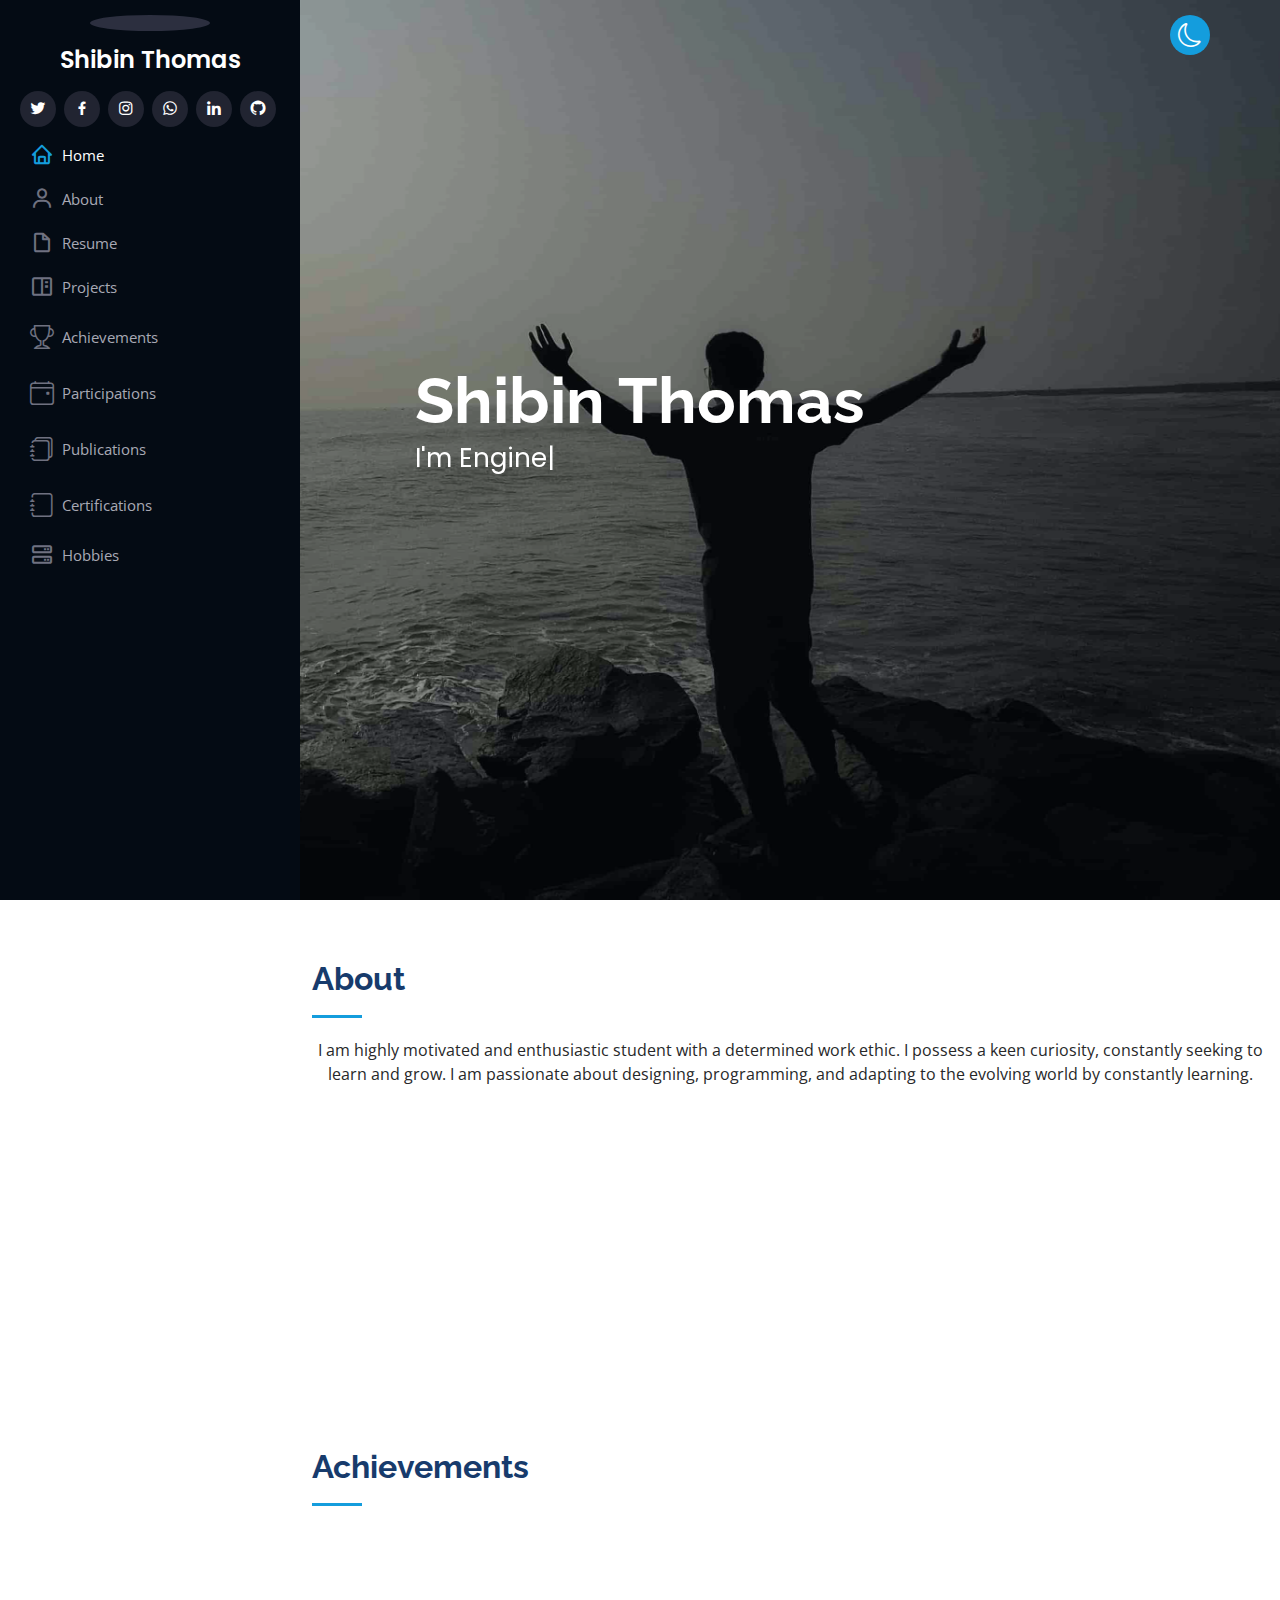
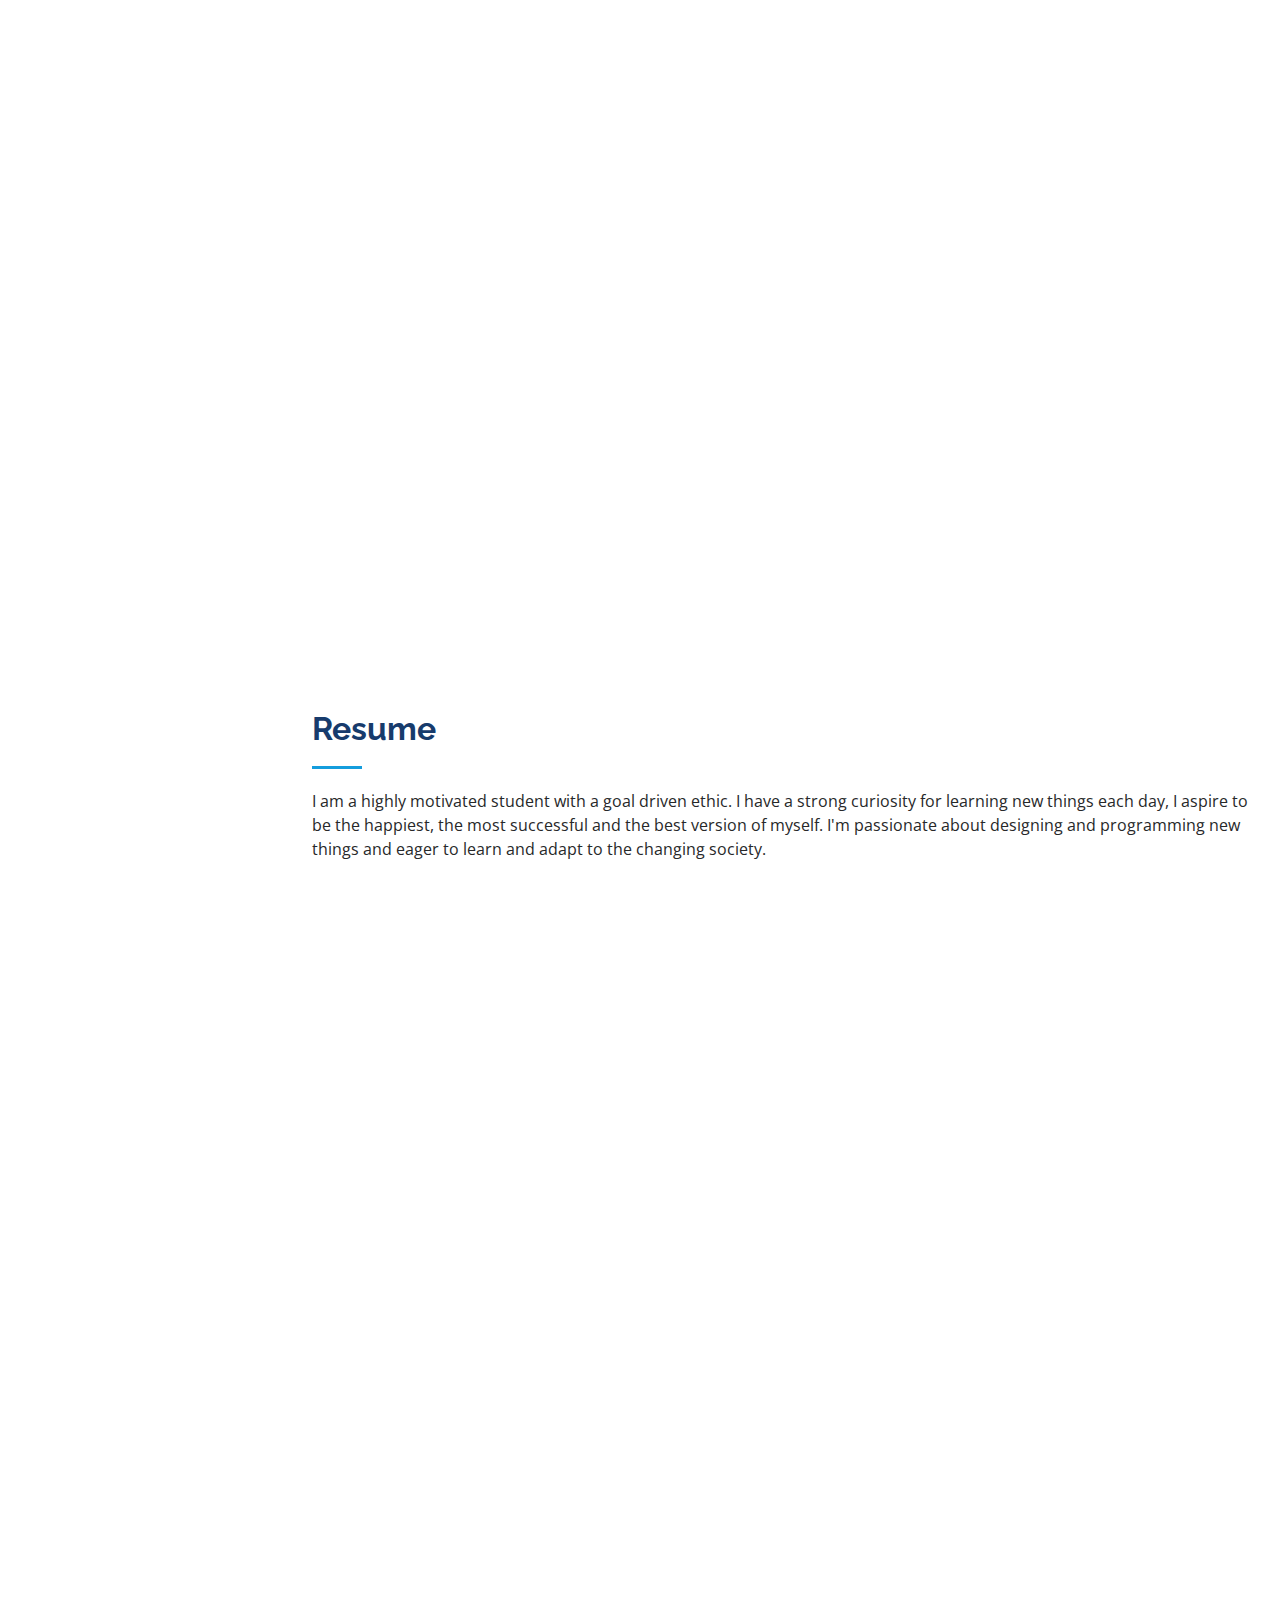
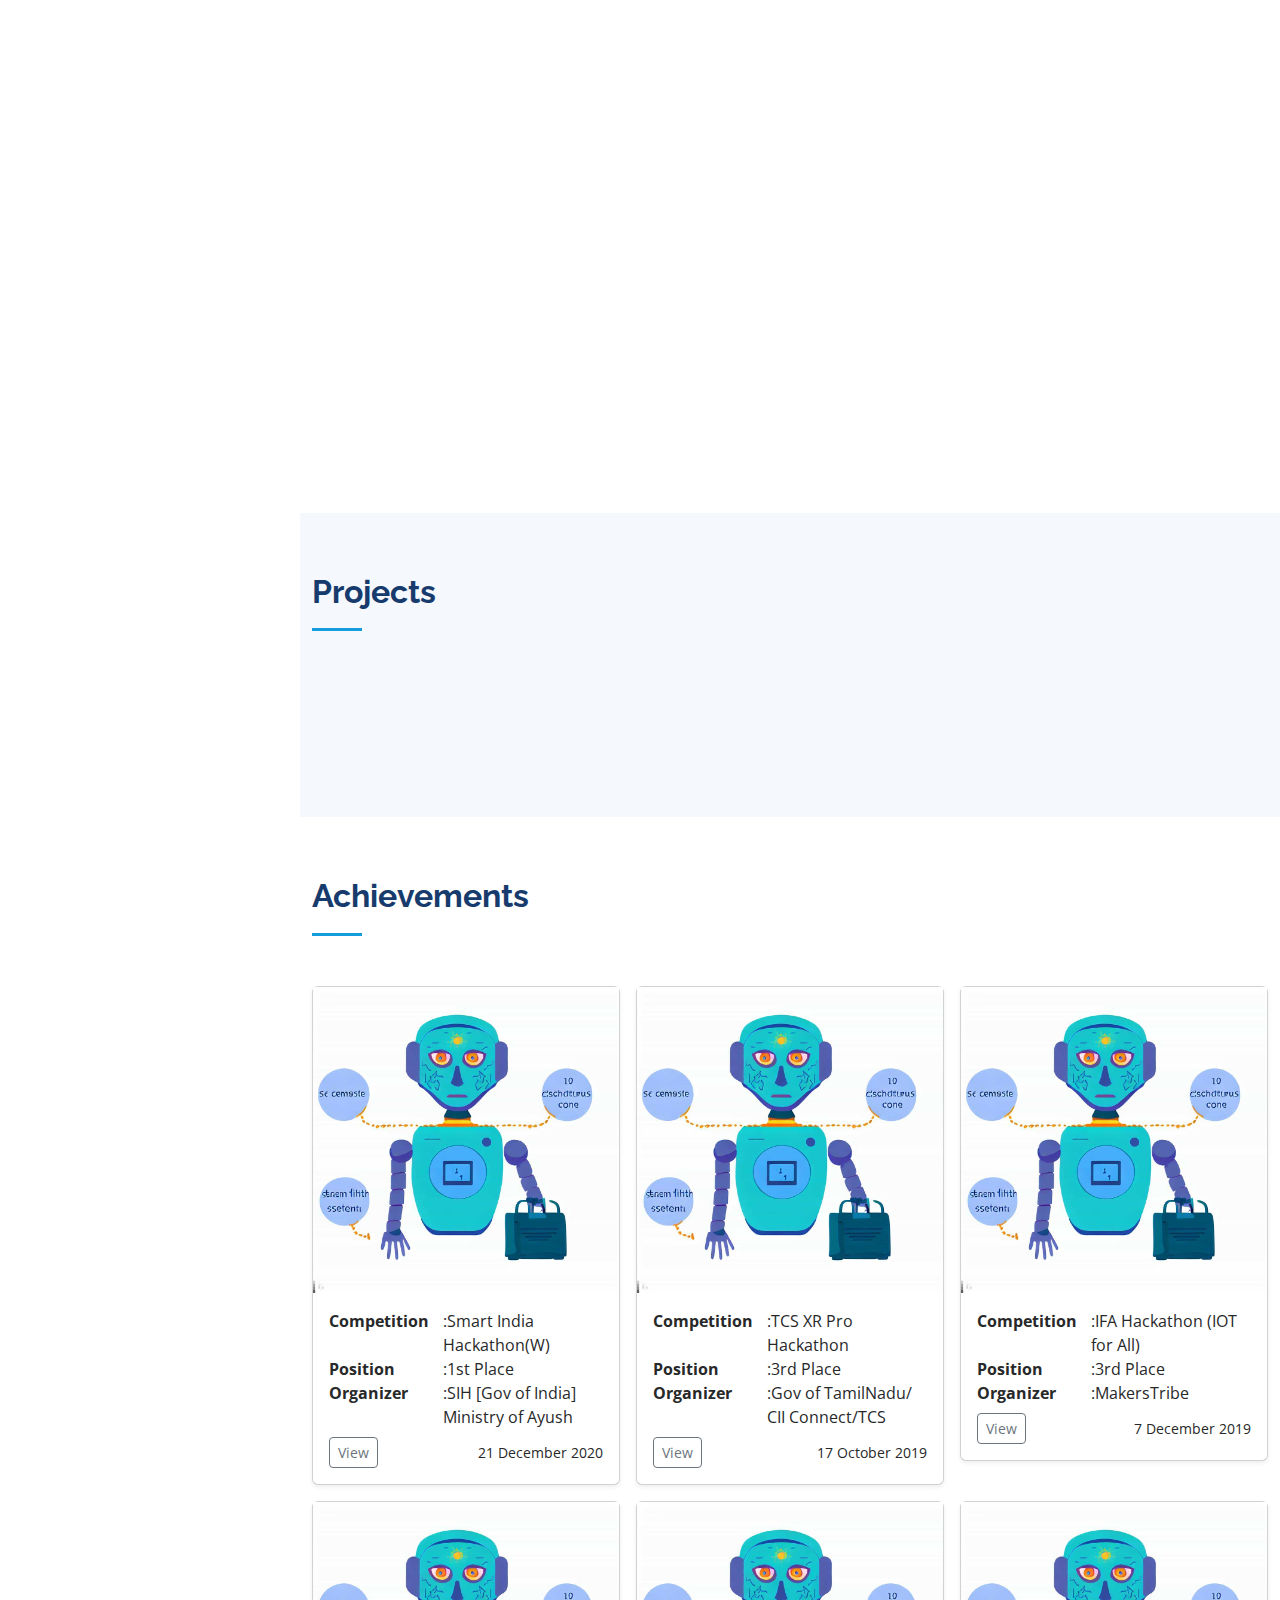
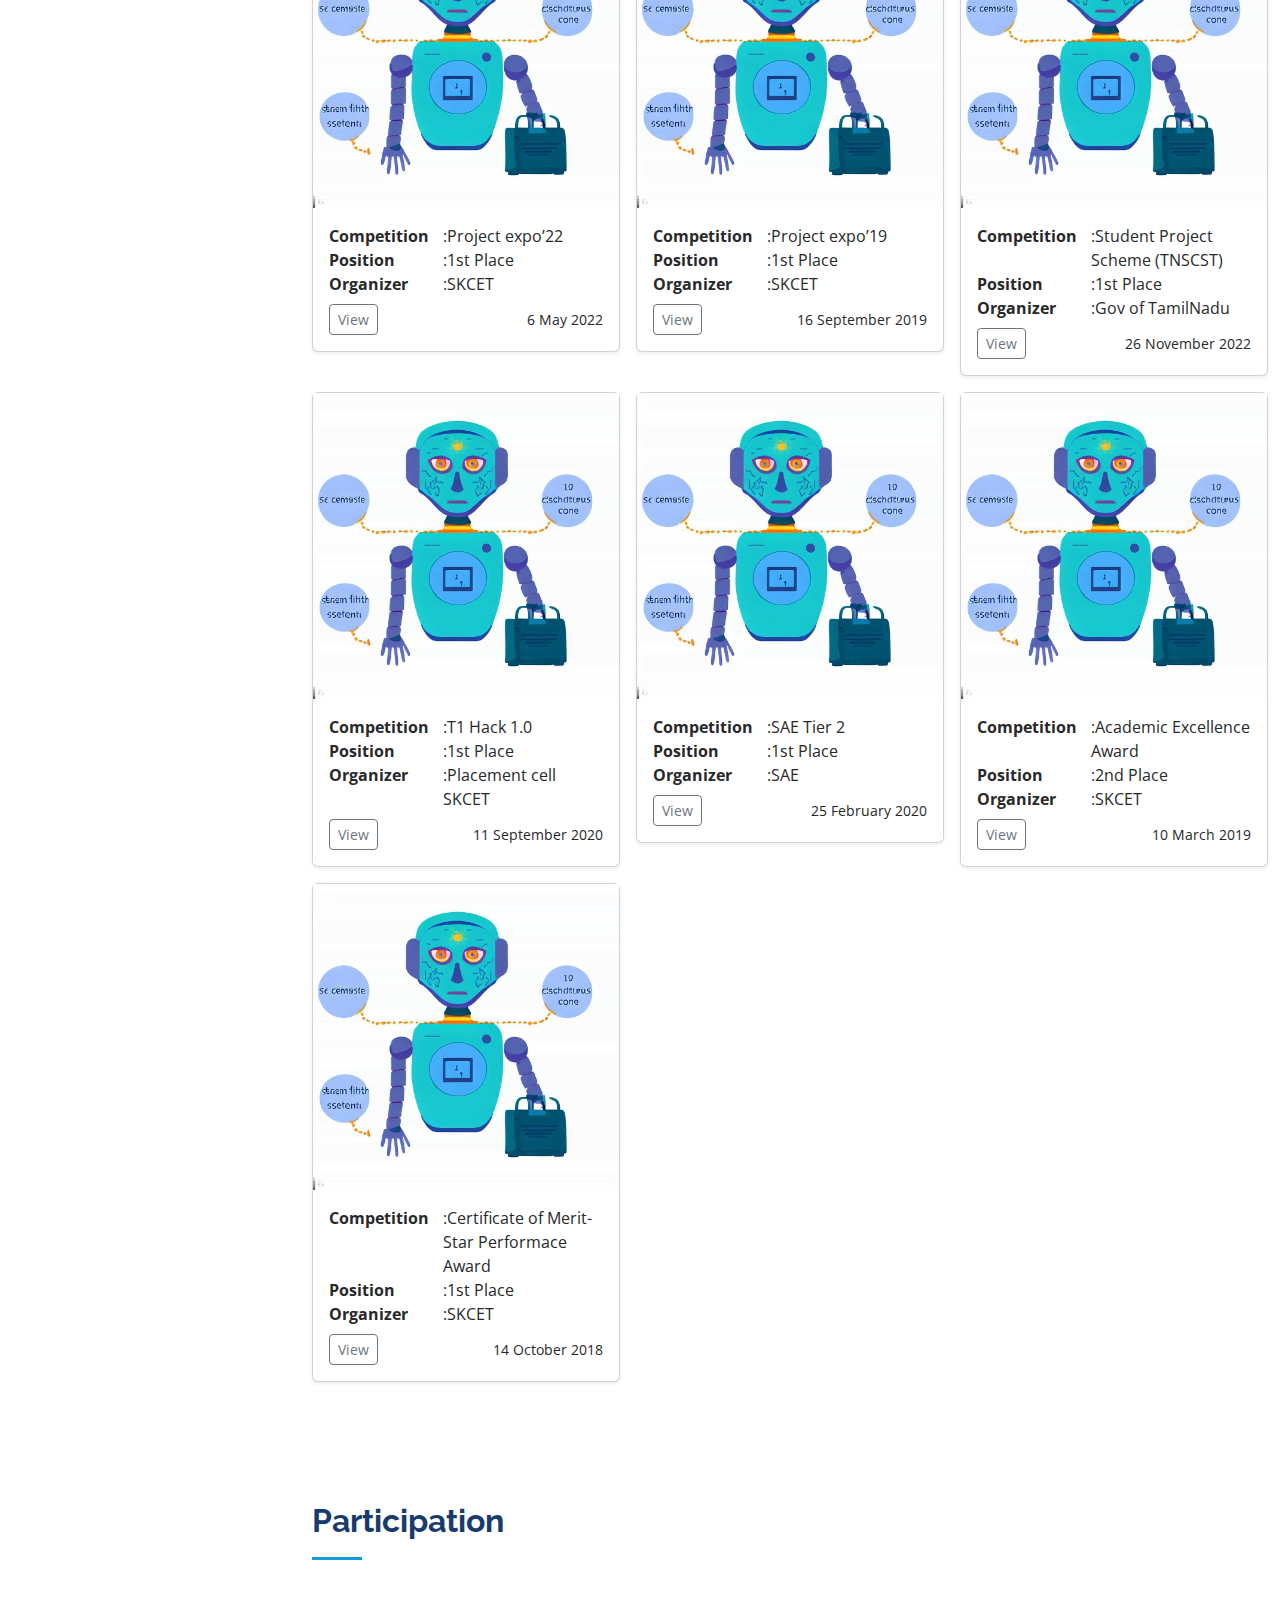
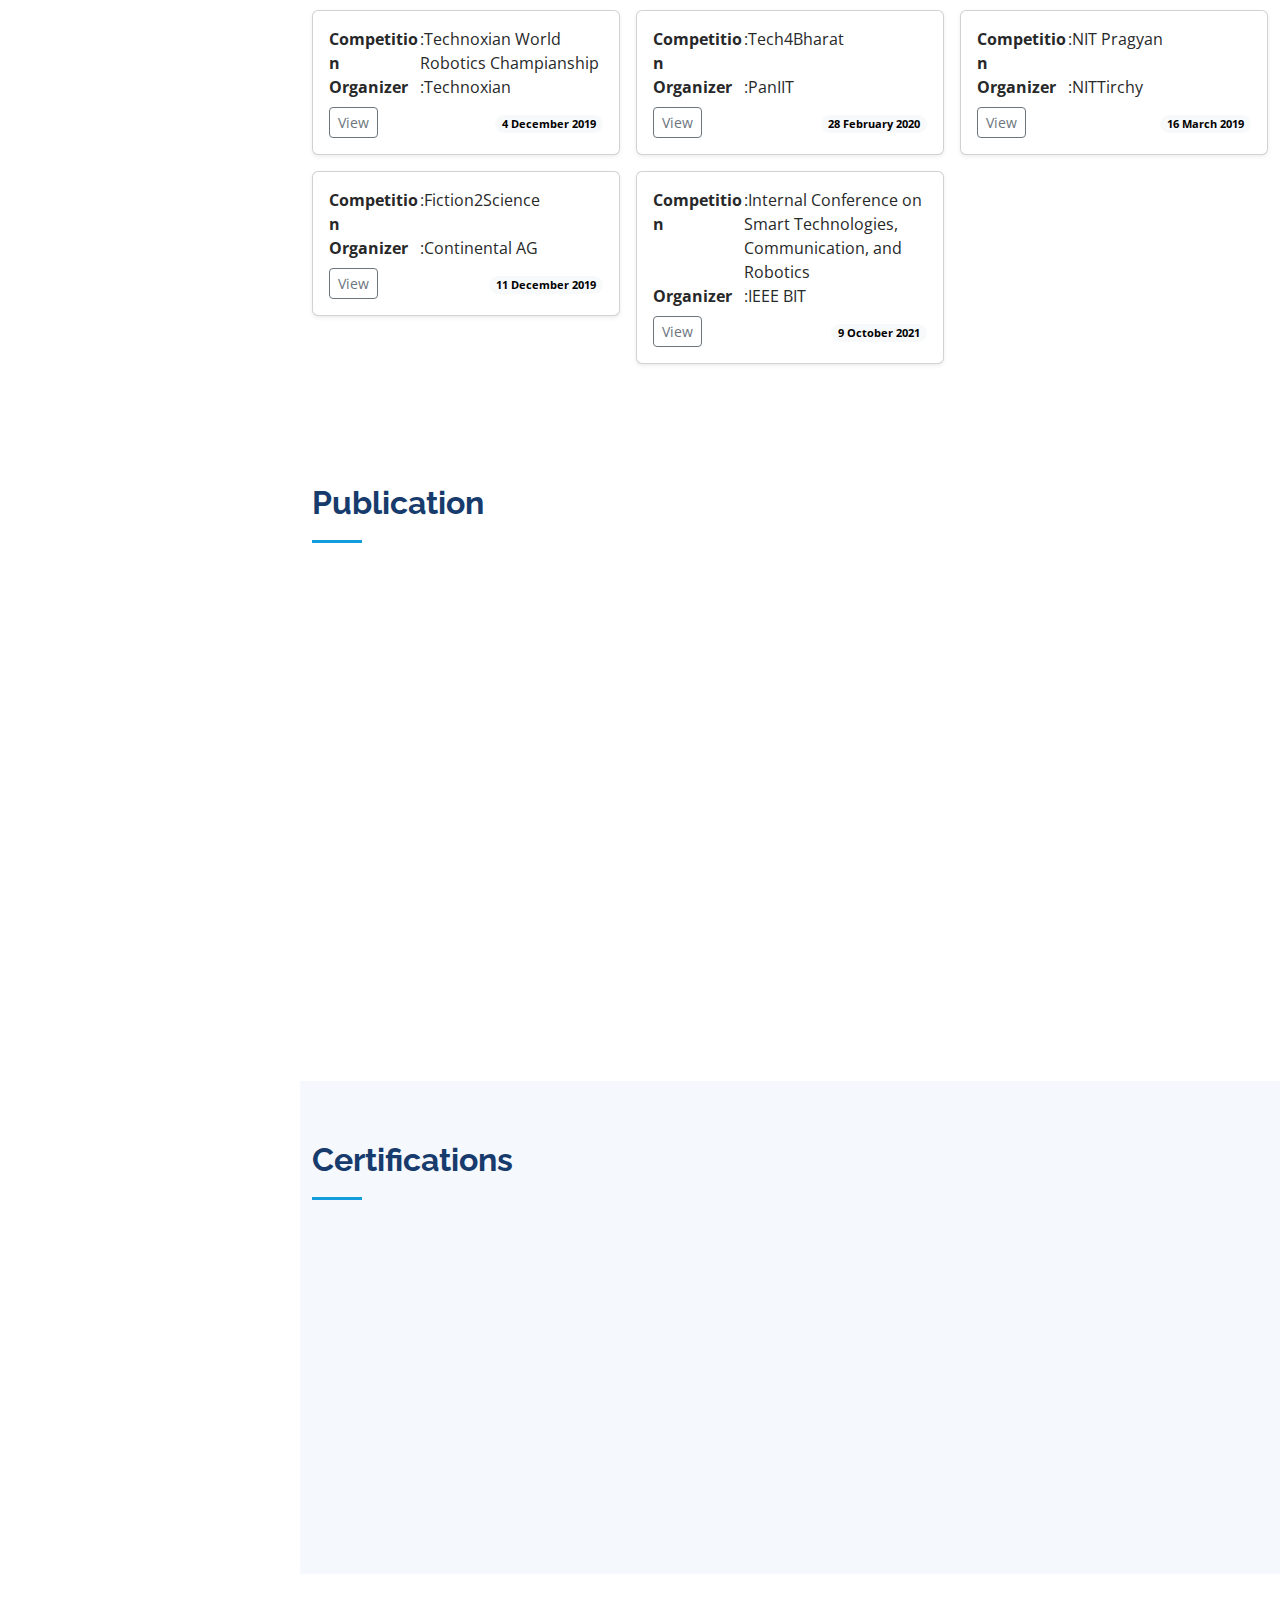
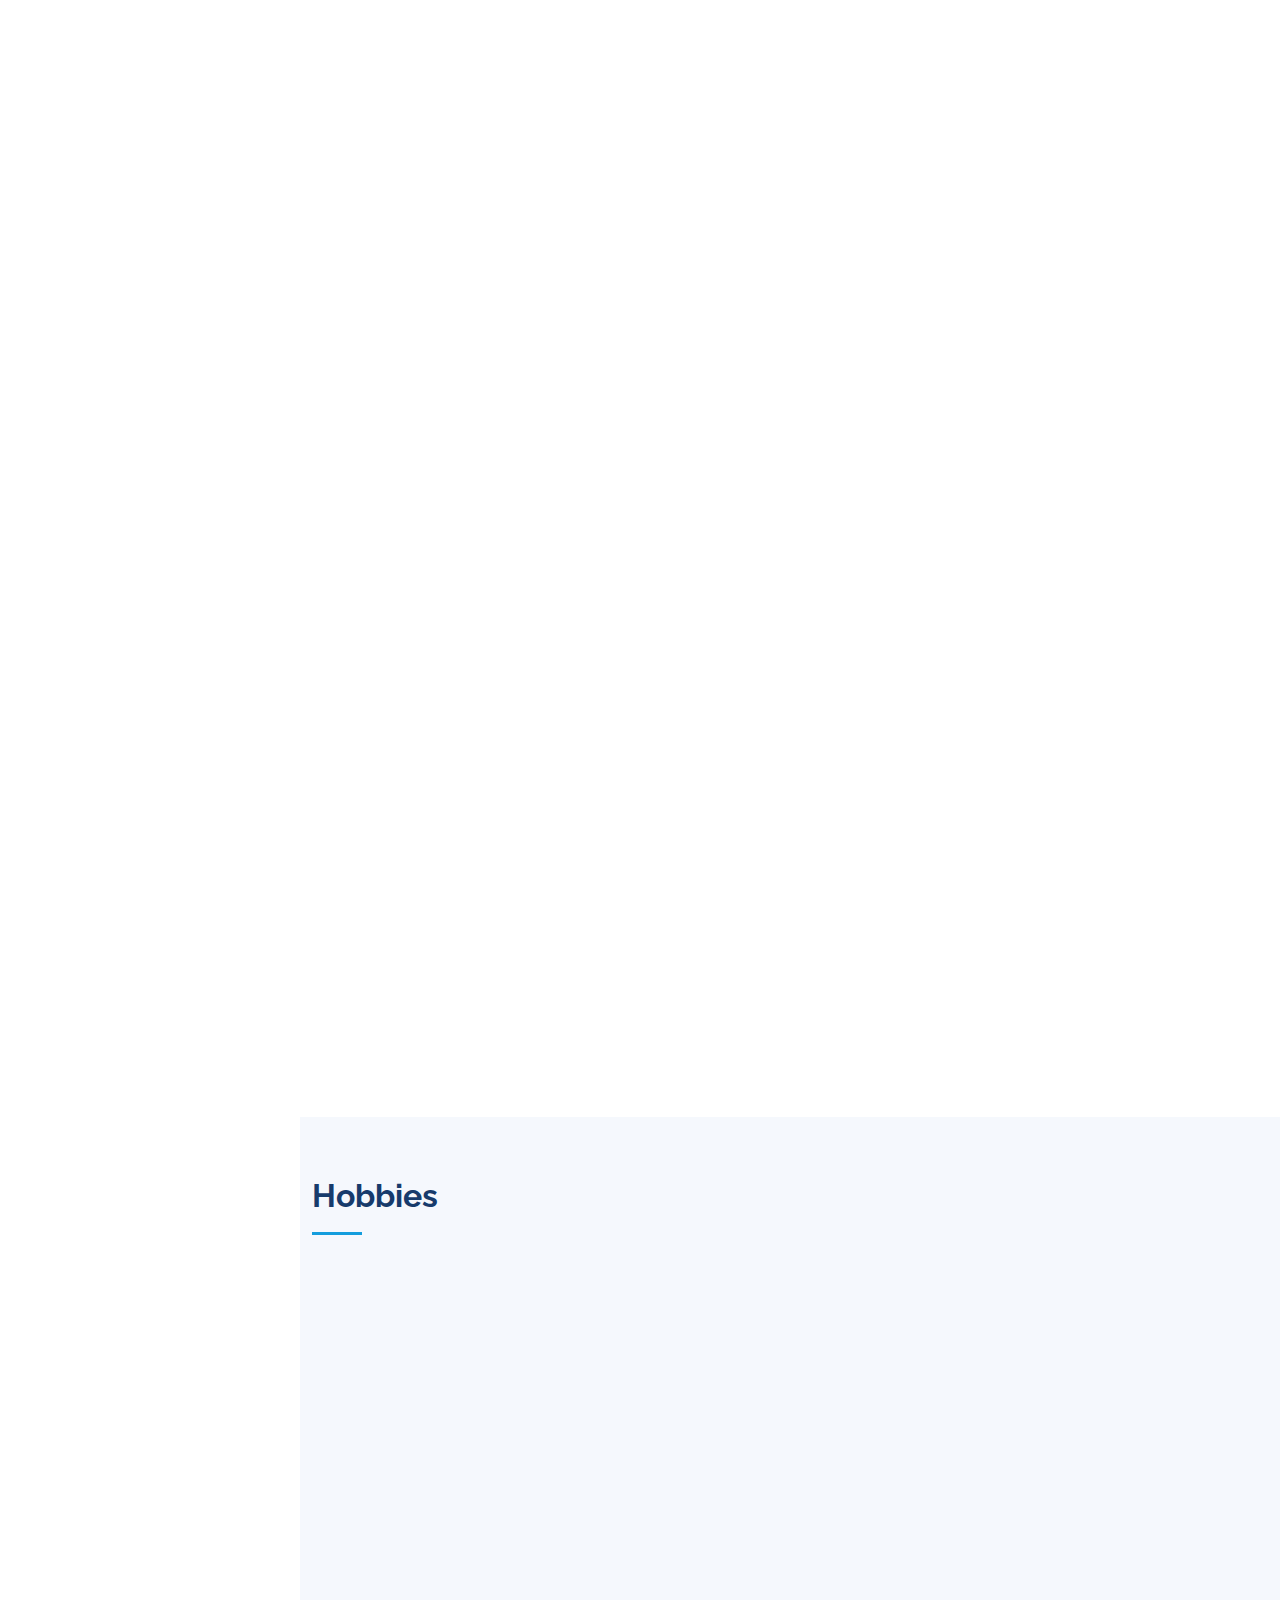
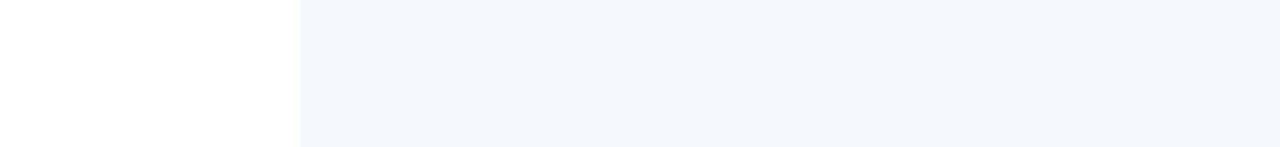
==== commit 56addaff: "dark mode" ====
--- a/index.html
+++ b/index.html
@@ -10,7 +10,7 @@
   <meta content="" name="description" />
   <meta content="" name="keywords" />
 
-  <!-- Favicons --  >    
+  <!-- Favicons --  >
   <link href="assets/img/favicon.png" rel="icon" />
   <link href="assets/img/apple-touch-icon.png" rel="apple-touch-icon" />
 
@@ -30,6 +30,8 @@
 
   <!-- Template Main CSS File -->
   <link href="assets/css/style.css" rel="stylesheet" />
+  <!-- Dark Mode CSS -->
+  <link href="assets/css/dark-mode.css" rel="stylesheet" />
 
 
 </head>
@@ -37,6 +39,11 @@
 <body>
   <!-- ======= Mobile nav toggle button ======= -->
   <i class="bi bi-list mobile-nav-toggle d-xl-none"></i>
+
+  <!-- ======= Theme toggle button ======= -->
+  <button id="theme-toggle" class="theme-toggle">
+    <i id="theme-toggle-icon" class="bi bi-moon"></i>
+  </button>
 
   <!-- ======= Header ======= -->
   <header id="header">
@@ -51,7 +58,7 @@
               class="bx bxl-facebook"></i></a>
           <a href="https://instagram.com/shibin._.thomas" class="instagram" target="_blank"><i
               class="bx bxl-instagram"></i></a>
-          <a href="https://api.whatsapp.com/send?phone=15566440790" target="_blank"><i class="bx bxl-whatsapp"></i></a>
+          <a href="https://api.whatsapp.com/send?phone=4915566440790" target="_blank"><i class="bx bxl-whatsapp"></i></a>
           <a href="https://www.linkedin.com/in/sshibinthomass" class="linkedin" target="_blank"><i
               class="bx bxl-linkedin"></i></a>
           <a href="https://github.com/sshibinthomass" target="_blank"><i class="bx bxl-github"></i></a>
@@ -94,9 +101,6 @@
           <li>
             <a href="#Hobbies" class="nav-link scrollto pb-0"><i class="bx bx-server"></i> <span>Hobbies</span></a>
           </li>
-          <li>
-            <a href="#contact" class="nav-link scrollto pb-0"><i class="bx bx-envelope"></i> <span>Contact</span></a>
-          </li>
         </ul>
       </nav>
       <!-- .nav-menu -->
@@ -110,7 +114,7 @@
       <h1>Shibin Thomas</h1>
       <p>
         I'm
-        <span class="typed" data-typed-items="Engineer, Developer, Student, Entrepreneur"></span>
+        <span class="typed" data-typed-items="Engineer, Developer, Student"></span>
       </p>
     </div>
   </section>
@@ -135,7 +139,7 @@
           <div class="col-lg-9 pt-4 pt-lg-0 content" data-aos="fade-left">
             <h3>Engineer &amp; Developer</h3>
             <p class="fst-italic">
-              Student | Python Developer | Unity Developer | Appian Consultant
+              Automation Student | Python Developer | Unity Developer
             </p>
             <div class="row">
               <div class="col-lg-6">
@@ -915,7 +919,7 @@
       </section>
       <!-- End Hobbies Section -->
 
-      <!-- ======= Contact Section ======= 
+      <!-- ======= Contact Section =======
       <section id="contact" class="contact">
         <div class="container">
           <div class="section-title">
@@ -990,7 +994,7 @@
   </main>
   <!-- End #main -->
 
-  <!-- ======= Footer ======= 
+  <!-- ======= Footer =======
   <footer id="footer">
     <div class="container">
       <div class="copyright"></div>
@@ -1018,6 +1022,8 @@
   <script src="./assets/js/projectsHome.js"></script>
   <script src="./assets/js/achievementHome.js"></script>
   <script src="./assets/js/participationHome.js"></script>
+  <!-- Dark Mode JS -->
+  <script src="./assets/js/dark-mode.js"></script>
 
 
 </body>
--- a/assets/css/dark-mode.css
+++ b/assets/css/dark-mode.css
@@ -0,0 +1,243 @@
+/**
+* Dark Mode Styles for Portfolio Site
+*/
+
+:root {
+  /* Dark mode color variables */
+  --dark-bg-primary: #121212;
+  --dark-bg-secondary: #1e1e1e;
+  --dark-bg-tertiary: #2d2d2d;
+  --dark-text-primary: #e0e0e0;
+  --dark-text-secondary: #b0b0b0;
+  --dark-accent: #149ddd;
+  --dark-accent-hover: #37b3ed;
+  --dark-border: #444444;
+  --dark-card-bg: #252525;
+  --dark-section-bg: #1a1a1a;
+}
+
+/* Apply dark mode styles when .dark-mode class is present on body */
+body.dark-mode {
+  background-color: var(--dark-bg-primary);
+  color: var(--dark-text-primary);
+}
+
+/* General text colors */
+body.dark-mode h1,
+body.dark-mode h2,
+body.dark-mode h3,
+body.dark-mode h4,
+body.dark-mode h5,
+body.dark-mode h6,
+body.dark-mode p {
+  color: var(--dark-text-primary);
+}
+
+/* Section backgrounds */
+body.dark-mode .section-bg {
+  background: var(--dark-bg-secondary);
+}
+
+/* Section titles */
+body.dark-mode .section-title h2 {
+  color: var(--dark-text-primary);
+}
+
+/* About section */
+body.dark-mode .about .content h3 {
+  color: var(--dark-text-primary);
+}
+
+/* Resume section */
+body.dark-mode .resume .resume-title {
+  color: var(--dark-text-primary);
+}
+
+body.dark-mode .resume .resume-item h4 {
+  color: var(--dark-text-primary);
+}
+
+body.dark-mode .resume .resume-item h5 {
+  background: var(--dark-bg-tertiary);
+  color: var(--dark-text-primary);
+}
+
+body.dark-mode .resume .resume-item::before {
+  background: var(--dark-bg-tertiary);
+  border: 2px solid var(--dark-accent);
+}
+
+/* Portfolio/Projects section */
+body.dark-mode .portfolio #portfolio-flters {
+  background: var(--dark-bg-tertiary);
+}
+
+body.dark-mode .portfolio #portfolio-flters li {
+  color: var(--dark-text-primary);
+}
+
+body.dark-mode .portfolio .portfolio-wrap::before {
+  background: rgba(0, 0, 0, 0.5);
+}
+
+/* Portfolio details */
+body.dark-mode .portfolio-details .portfolio-info {
+  background: var(--dark-bg-secondary);
+  box-shadow: 0px 0 30px rgba(0, 0, 0, 0.3);
+}
+
+body.dark-mode .portfolio-details .portfolio-info h3 {
+  border-bottom: 1px solid var(--dark-border);
+}
+
+/* Services/Publications section */
+body.dark-mode .services .title a {
+  color: var(--dark-text-primary);
+}
+
+body.dark-mode .services .icon-box {
+  background: var(--dark-bg-secondary);
+}
+
+/* Contact section */
+body.dark-mode .contact .info {
+  background: var(--dark-bg-secondary);
+  box-shadow: 0 0 24px 0 rgba(0, 0, 0, 0.3);
+}
+
+body.dark-mode .contact .info h4 {
+  color: var(--dark-text-primary);
+}
+
+body.dark-mode .contact .info p {
+  color: var(--dark-text-secondary);
+}
+
+body.dark-mode .contact .php-email-form {
+  background: var(--dark-bg-secondary);
+  box-shadow: 0 0 24px 0 rgba(0, 0, 0, 0.3);
+}
+
+/* Facts section */
+body.dark-mode .facts .count-box span {
+  color: var(--dark-text-primary);
+}
+
+body.dark-mode .facts .count-box p {
+  color: var(--dark-text-secondary);
+}
+
+body.dark-mode .facts .count-box a {
+  color: var(--dark-text-secondary);
+}
+
+/* Skills section */
+body.dark-mode .skills .progress .skill {
+  color: var(--dark-text-primary);
+}
+
+body.dark-mode .skills .progress-bar-wrap {
+  background: var(--dark-bg-tertiary);
+}
+
+body.dark-mode .skills .icon-box {
+  background: rgba(45, 45, 45, 0.5);
+  box-shadow: 0px 0 35px 0 rgba(0, 0, 0, 0.2);
+}
+
+body.dark-mode .skills .icon-box h4 a {
+  color: var(--dark-text-primary);
+}
+
+/* Testimonials section */
+body.dark-mode .testimonials .testimonial-item h3 {
+  color: var(--dark-text-primary);
+}
+
+body.dark-mode .testimonials .testimonial-item p {
+  background: var(--dark-bg-secondary);
+  color: var(--dark-text-primary);
+}
+
+body.dark-mode .testimonials .testimonial-item p::after {
+  border-top: 20px solid var(--dark-bg-secondary);
+}
+
+/* Breadcrumbs */
+body.dark-mode .breadcrumbs {
+  background: var(--dark-bg-secondary);
+}
+
+/* Theme toggle button */
+.theme-toggle {
+  position: fixed;
+  right: 70px;
+  top: 15px;
+  z-index: 9998;
+  border: 0;
+  font-size: 24px;
+  transition: all 0.4s;
+  outline: none !important;
+  background-color: #149ddd;
+  color: #fff;
+  width: 40px;
+  height: 40px;
+  display: inline-flex;
+  align-items: center;
+  justify-content: center;
+  line-height: 0;
+  border-radius: 50px;
+  cursor: pointer;
+}
+
+body.dark-mode .theme-toggle {
+  background-color: #ffbb2c;
+}
+
+/* Cards and boxes */
+body.dark-mode .card {
+  background-color: var(--dark-bg-secondary);
+  border-color: var(--dark-border);
+}
+
+body.dark-mode .card-body {
+  background-color: var(--dark-bg-secondary);
+}
+
+body.dark-mode .card-footer {
+  background-color: var(--dark-bg-tertiary);
+  border-top: 1px solid var(--dark-border);
+}
+
+body.dark-mode .btn-outline-secondary {
+  color: var(--dark-text-primary);
+  border-color: var(--dark-text-secondary);
+}
+
+body.dark-mode .btn-outline-secondary:hover {
+  background-color: var(--dark-accent);
+  color: #fff;
+  border-color: var(--dark-accent);
+}
+
+/* Badges */
+body.dark-mode .badge.text-bg-light {
+  background-color: var(--dark-bg-tertiary) !important;
+  color: var(--dark-text-primary) !important;
+}
+
+/* Stamp page styles */
+body.dark-mode .book {
+  background-color: var(--dark-bg-primary);
+}
+
+body.dark-mode .page {
+  background-color: var(--dark-bg-secondary);
+  color: var(--dark-text-primary);
+}
+
+body.dark-mode .page h1,
+body.dark-mode .page h2,
+body.dark-mode .page h5 {
+  color: var(--dark-text-primary);
+}
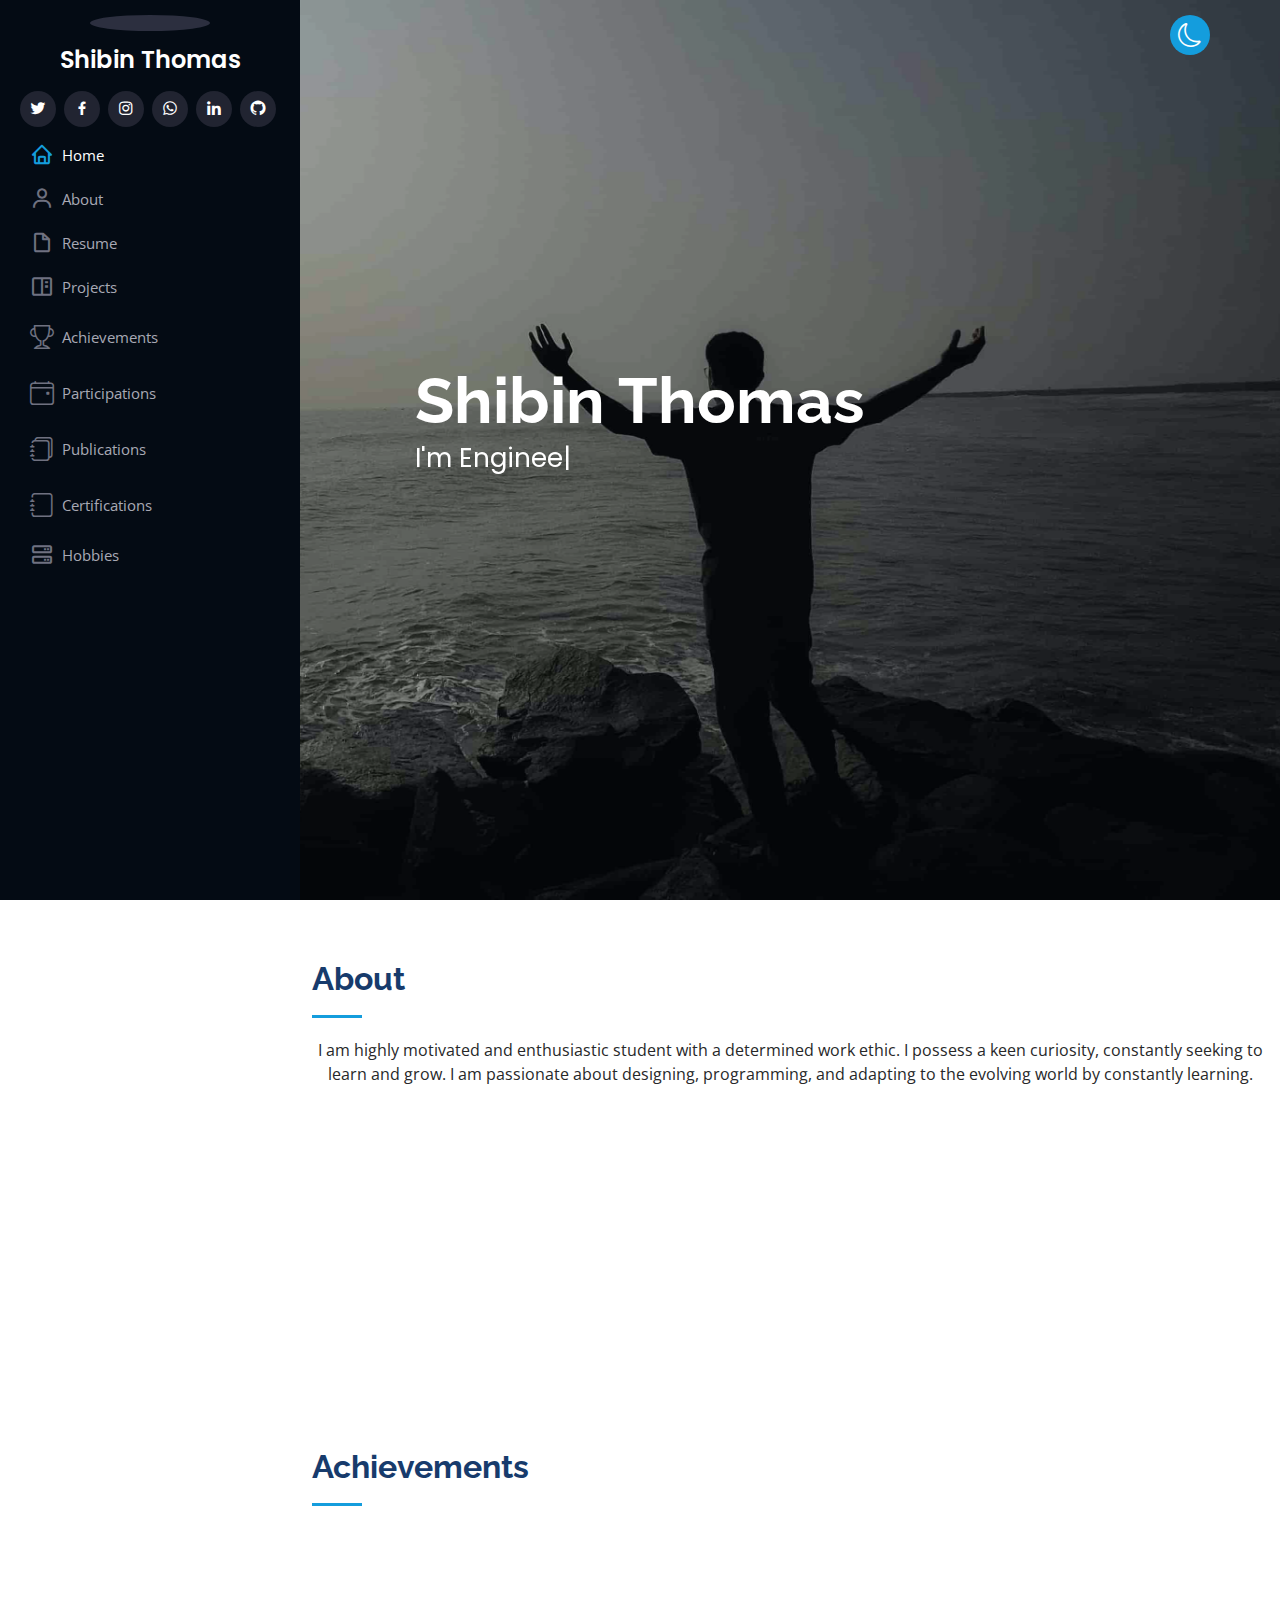
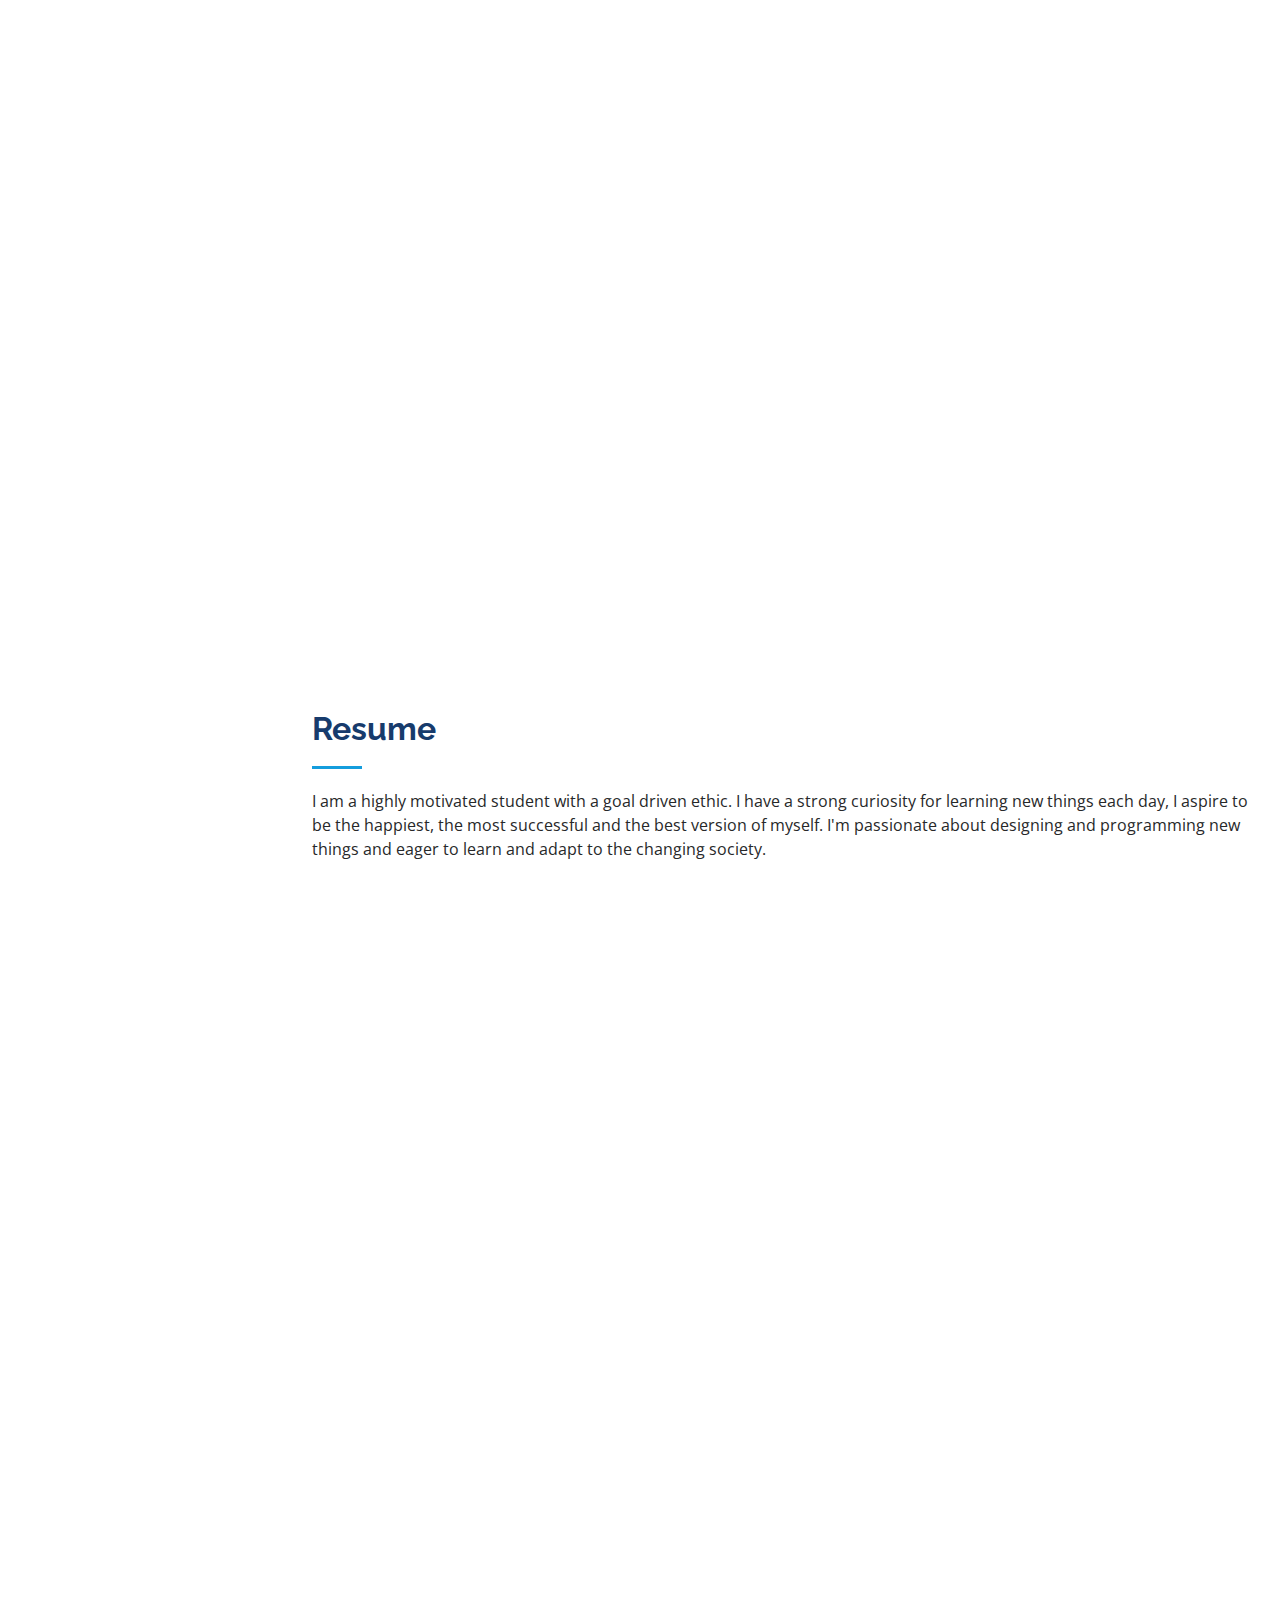
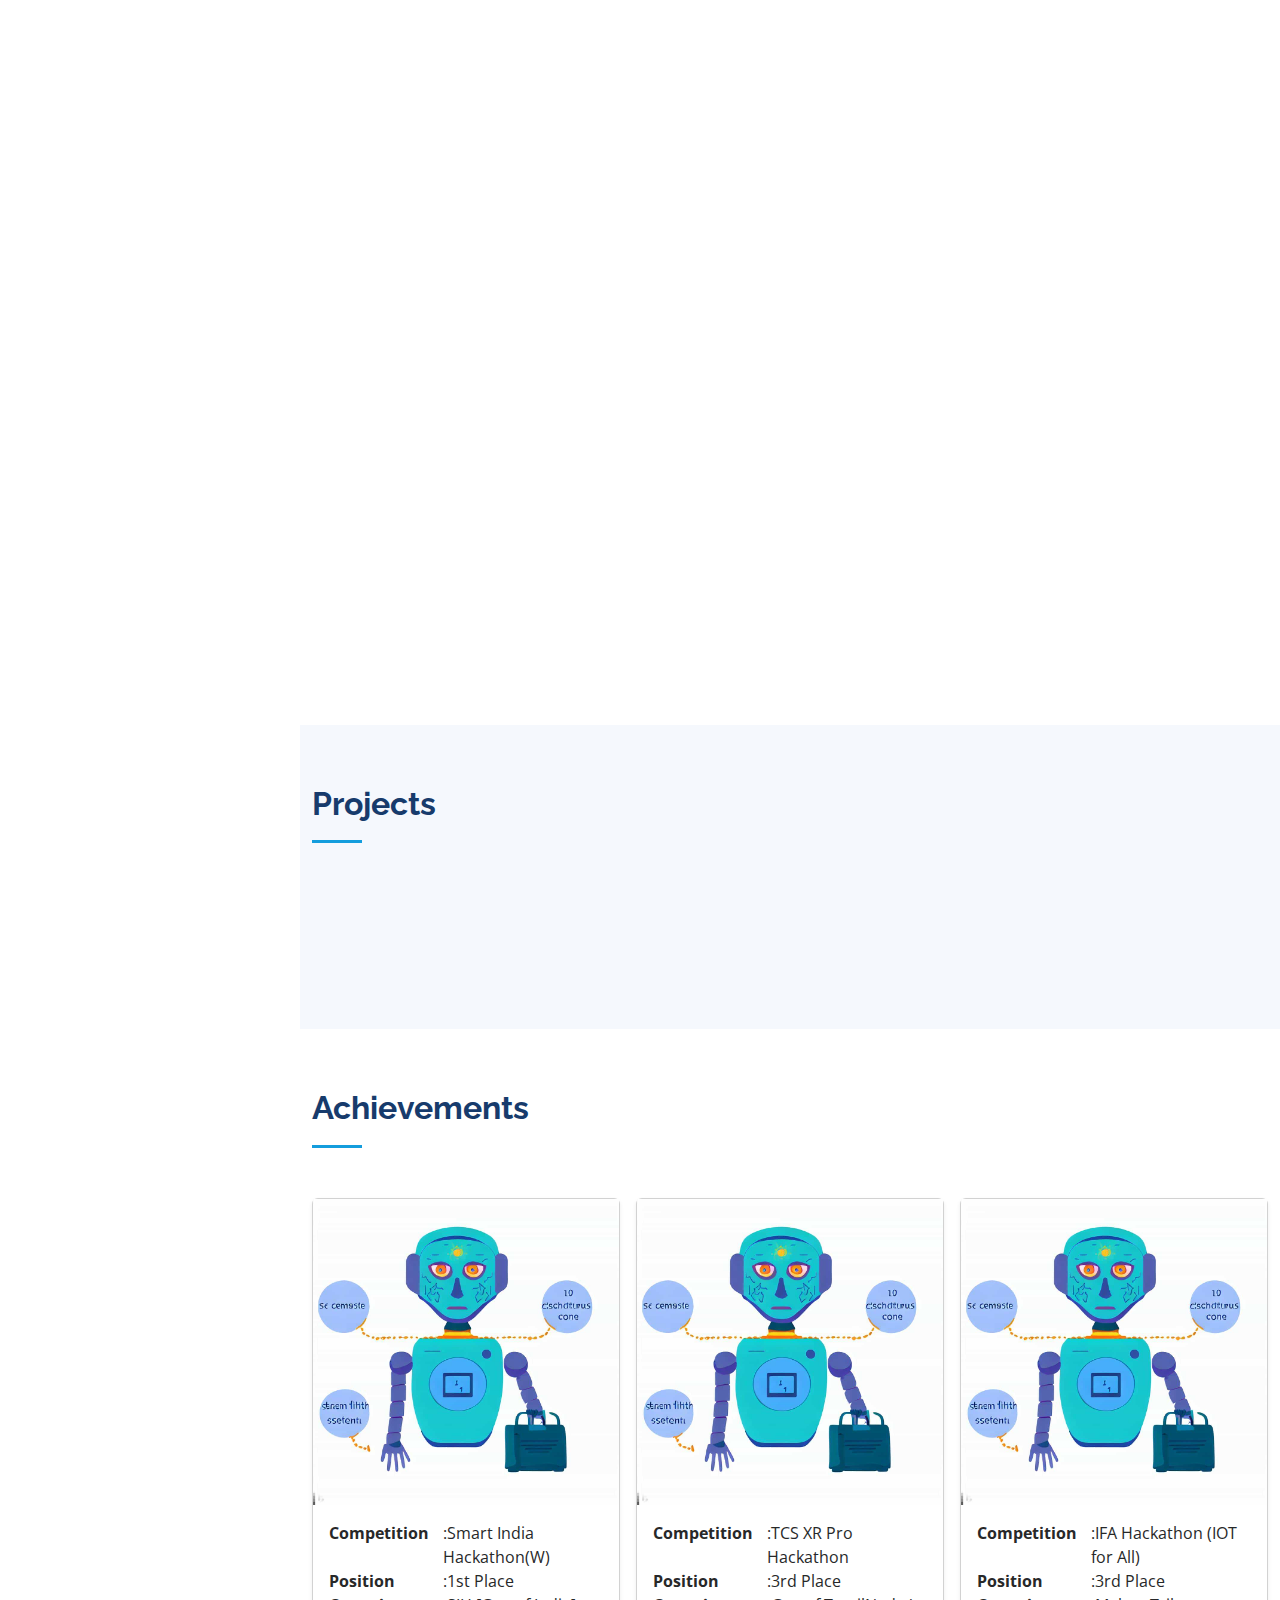
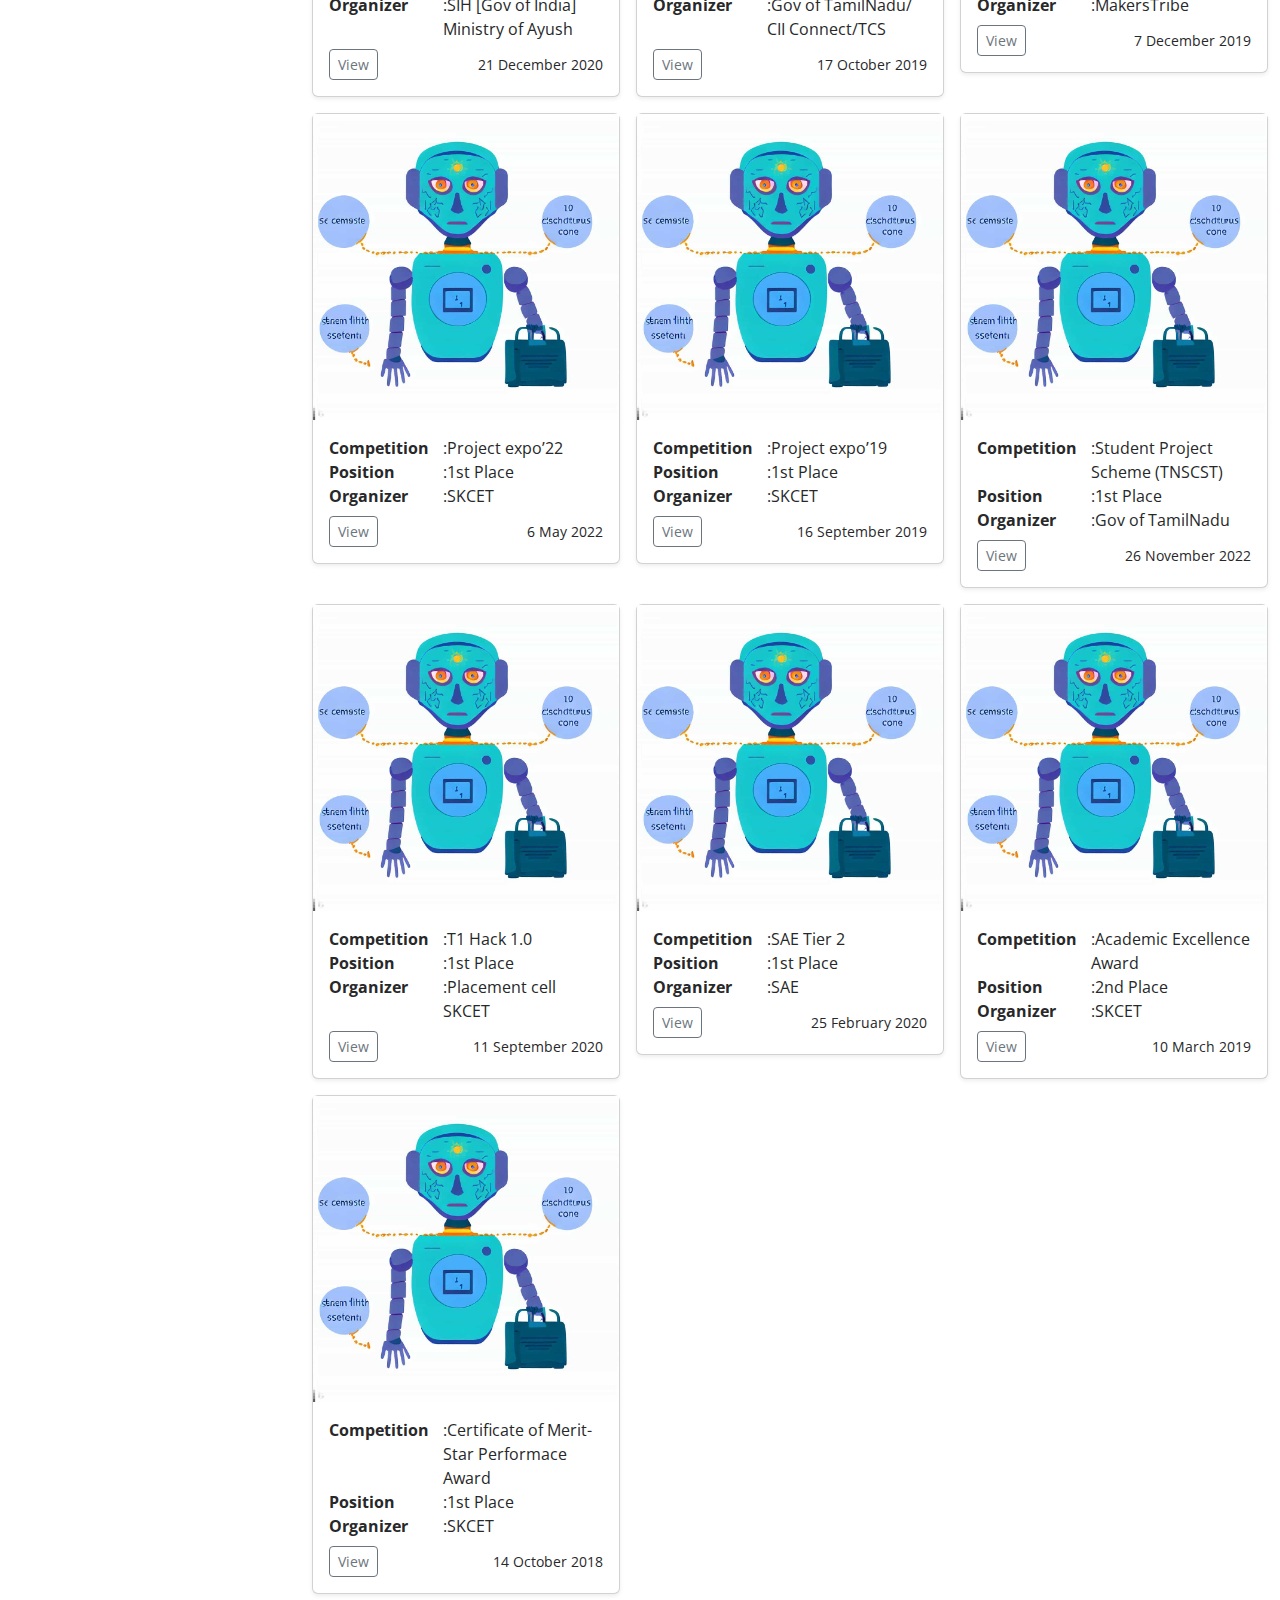
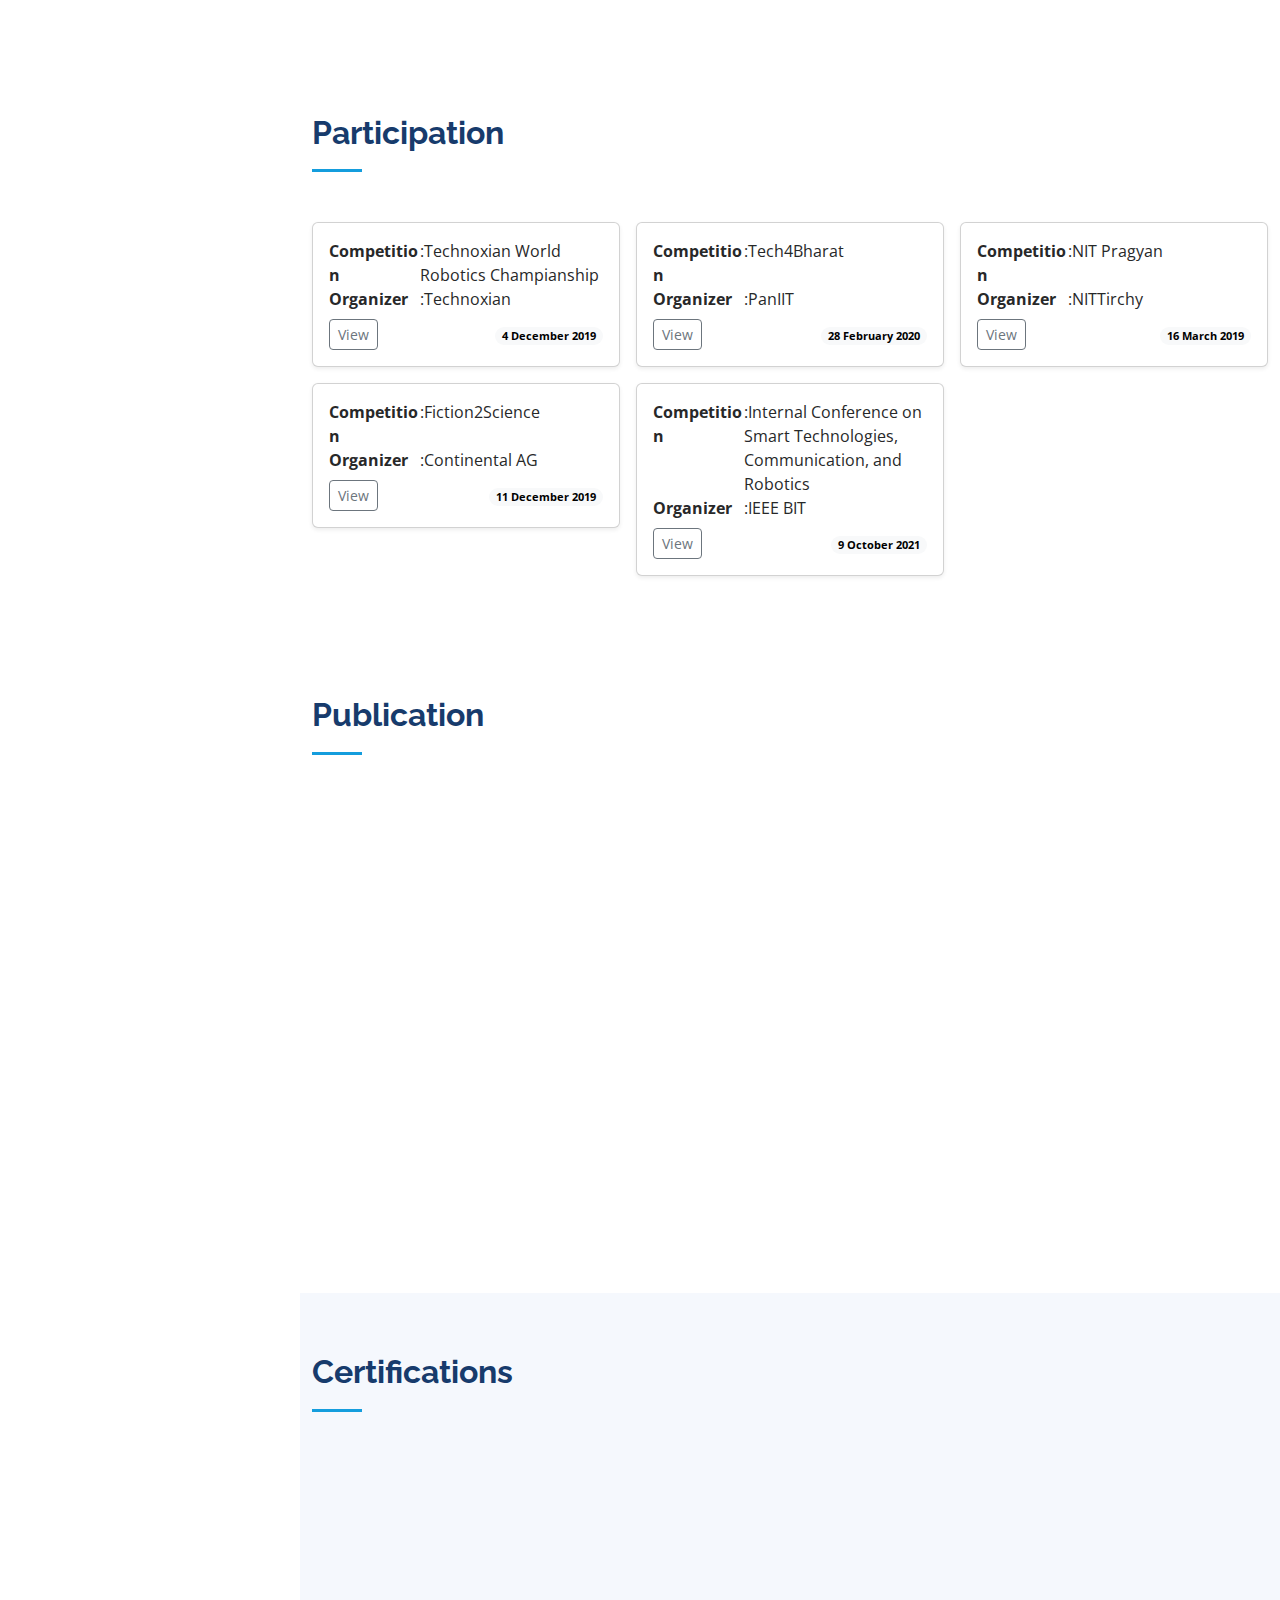
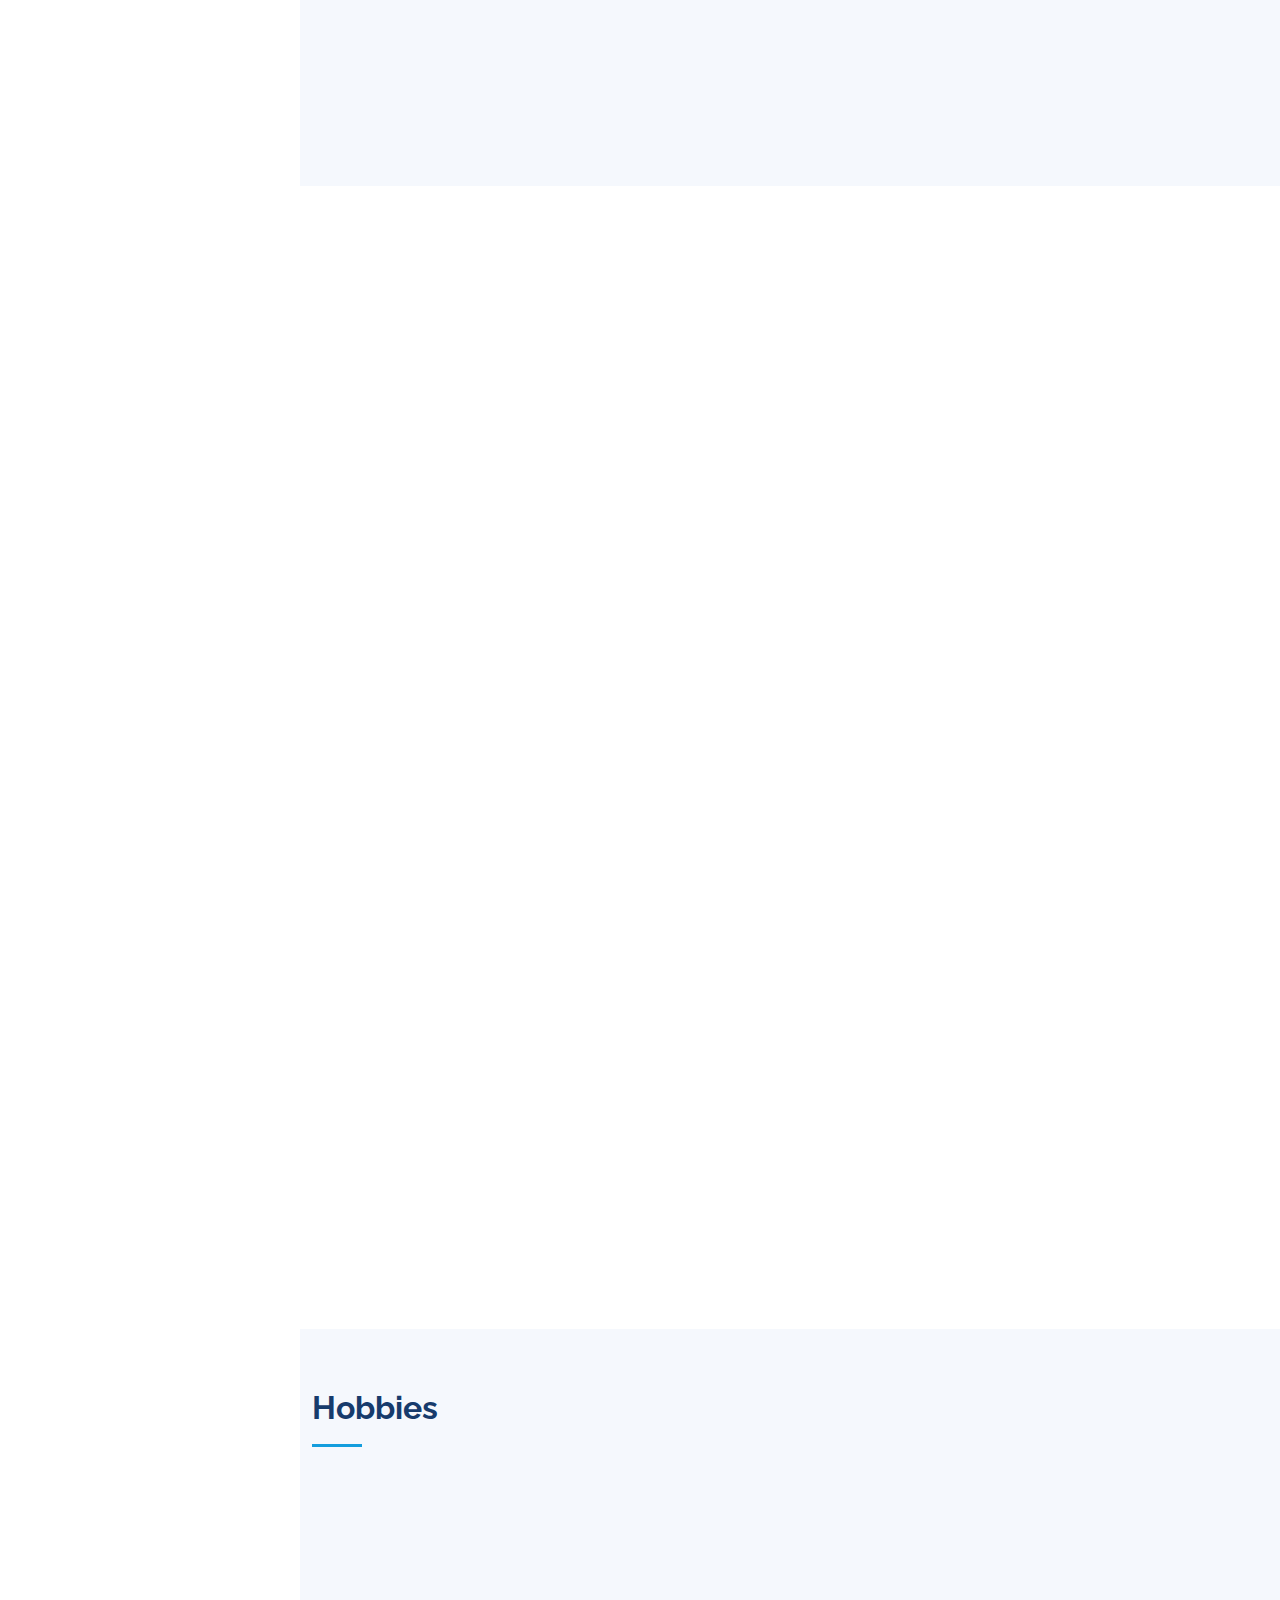
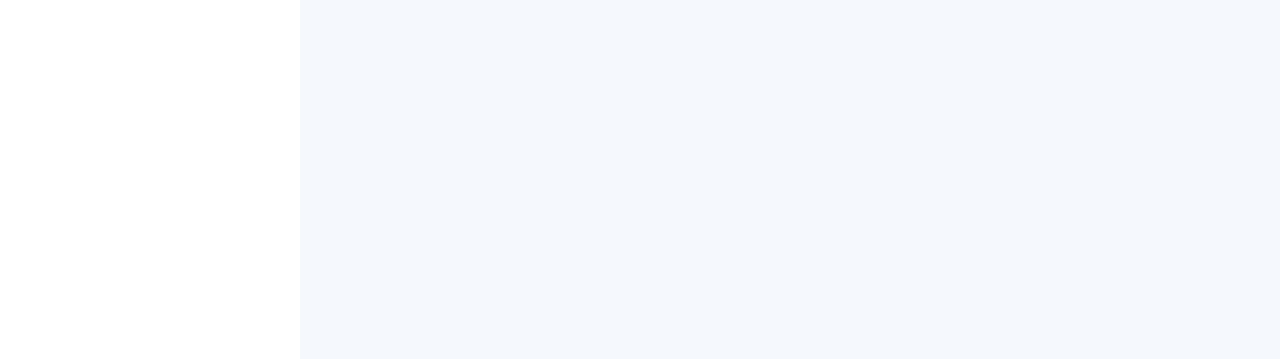
==== commit 9a21c6e6: "darkmode" ====
--- a/index.html
+++ b/index.html
@@ -41,7 +41,7 @@
   <i class="bi bi-list mobile-nav-toggle d-xl-none"></i>
 
   <!-- ======= Theme toggle button ======= -->
-  <button id="theme-toggle" class="theme-toggle">
+  <button id="theme-toggle" class="theme-toggle" aria-label="Toggle dark mode">
     <i id="theme-toggle-icon" class="bi bi-moon"></i>
   </button>
 
@@ -405,19 +405,21 @@
             <h3 class="resume-title">Professional Experience</h3>
             <div class="resume-item">
               <h4>Associate Technical Consultant</h4>
-              <h5>2022(June) | Present</h5>
+              <h5>2022(June) | 2023 (October)</h5>
               <h4>Intern</h4>
               <h5>2021(June) | 2022(June)</h5>
               <h4>Trainee</h4>
               <h5>2021(March) | 2021(May)</h5>
               <p><em>Vuram Technologies</em></p>
               <ul>
-                <li>Part of Internal Team SOLUTIONS.</li>
-                <li>Hands on expreience in Appian and other latest technologies.</li>
+                <li>Fine-tuned DialoGPT, improving customer query response speed reducing human intervention in support tickets from 70% to 35% and cutting response time by about 40%. </li>
+                <li>Collaborated with clients to gain understanding of products and improve their usability. </li>
+                <li>Led AI automation projects integrating Intelligent Document Processing (IDP), reducing manual form processing from 2 hours to 30 minutes. </li>
+                <li>Achieved Spotlight of the Month (twice) for AI innovation. </li>
               </ul>
             </div>
             <div class="resume-item">
-              <h4>Final Project Intern</h4>
+              <h4>Project Intern </h4>
               <h5>2022(Feb) | 2022(May)</h5>
               <p><em>ELGI (Jay Hari Enterprises)</em></p>
               <ul>
--- a/assets/css/dark-mode.css
+++ b/assets/css/dark-mode.css
@@ -194,6 +194,22 @@
   background-color: #ffbb2c;
 }
 
+/* Mobile optimization for theme toggle */
+@media (max-width: 768px) {
+  .theme-toggle {
+    right: 65px;
+  }
+}
+
+@media (max-width: 480px) {
+  .theme-toggle {
+    right: 60px;
+    width: 35px;
+    height: 35px;
+    font-size: 20px;
+  }
+}
+
 /* Cards and boxes */
 body.dark-mode .card {
   background-color: var(--dark-bg-secondary);
@@ -241,3 +257,32 @@
 body.dark-mode .page h5 {
   color: var(--dark-text-primary);
 }
+
+/* Mobile optimizations */
+@media (max-width: 768px) {
+  body.dark-mode #header {
+    background-color: var(--dark-bg-primary);
+    box-shadow: 0 0 15px rgba(0, 0, 0, 0.5);
+  }
+
+  body.dark-mode .mobile-nav-toggle {
+    background-color: var(--dark-accent);
+  }
+
+  body.dark-mode .mobile-nav-active .mobile-nav-toggle {
+    background-color: var(--dark-accent-hover);
+  }
+
+  body.dark-mode .portfolio #portfolio-flters {
+    padding: 5px 10px;
+  }
+
+  body.dark-mode .portfolio #portfolio-flters li {
+    padding: 6px 8px;
+    font-size: 13px;
+  }
+
+  body.dark-mode .section-title h2 {
+    font-size: 28px;
+  }
+}
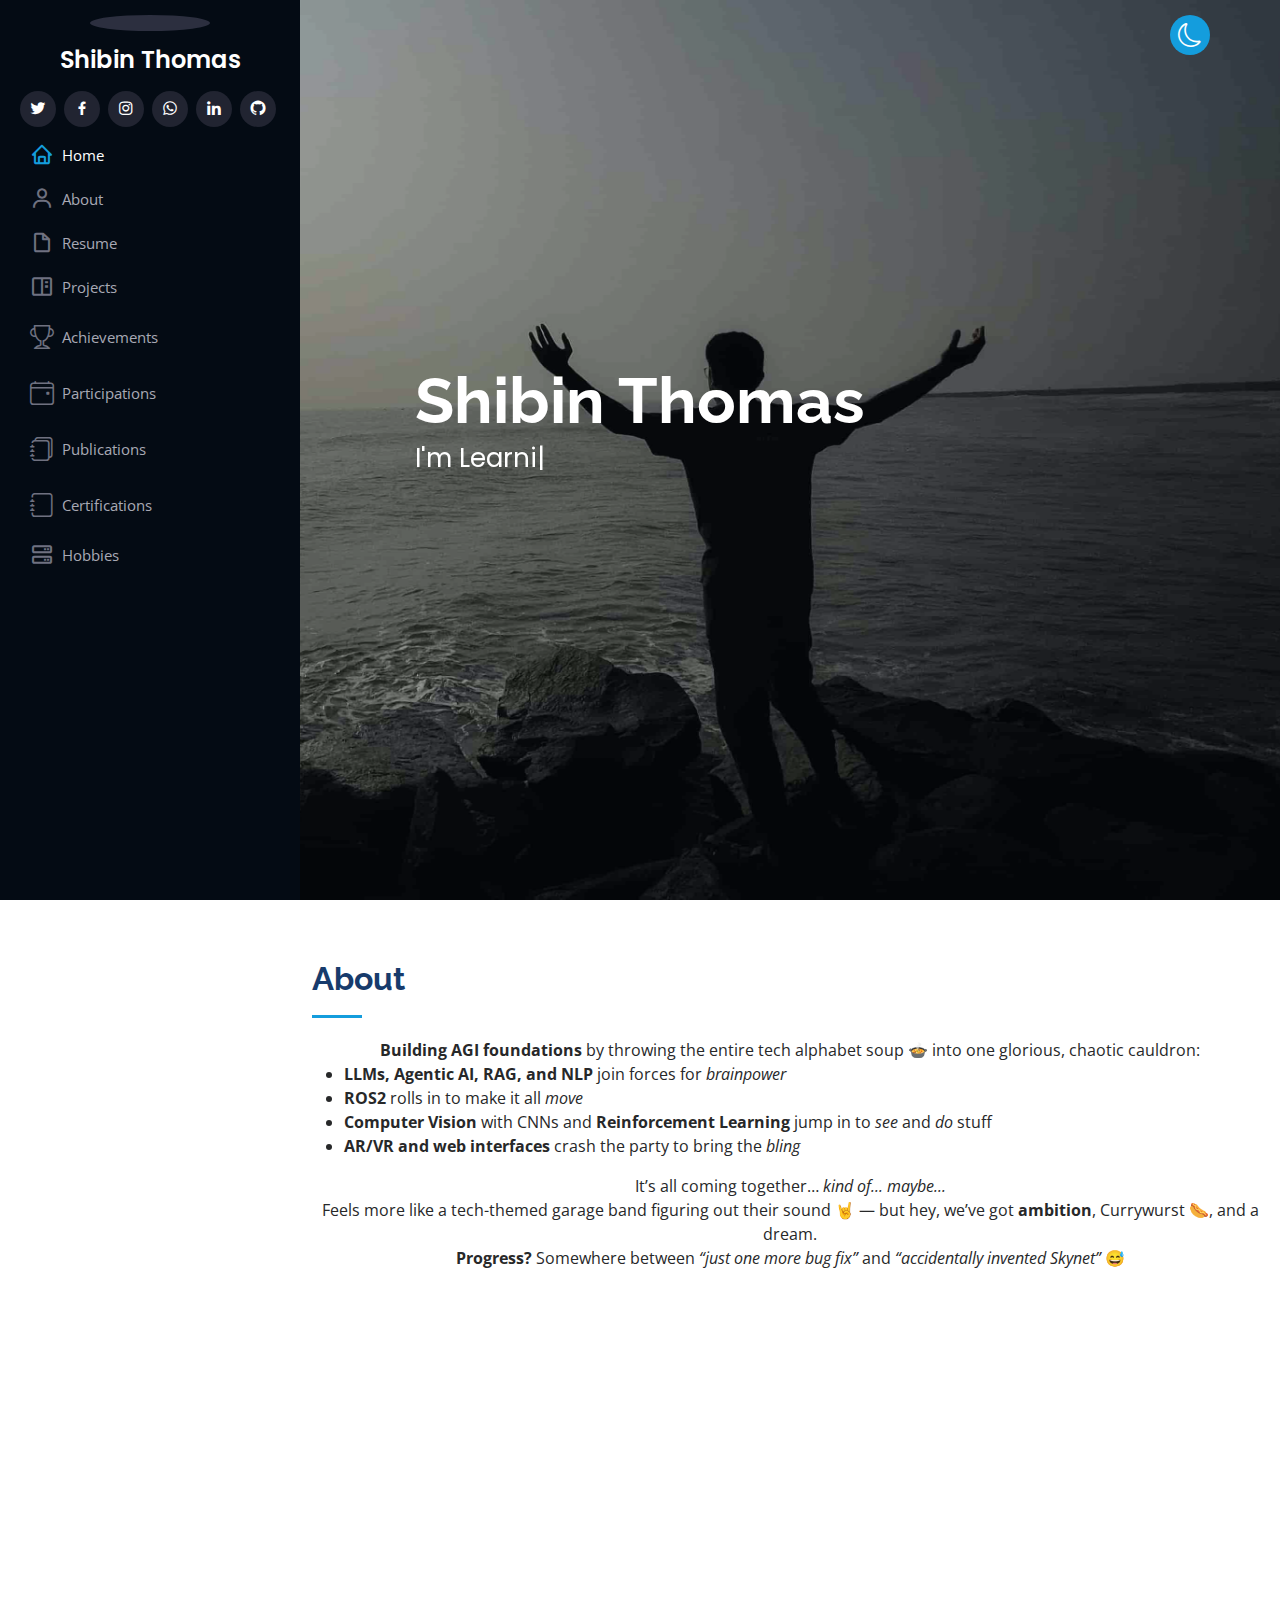
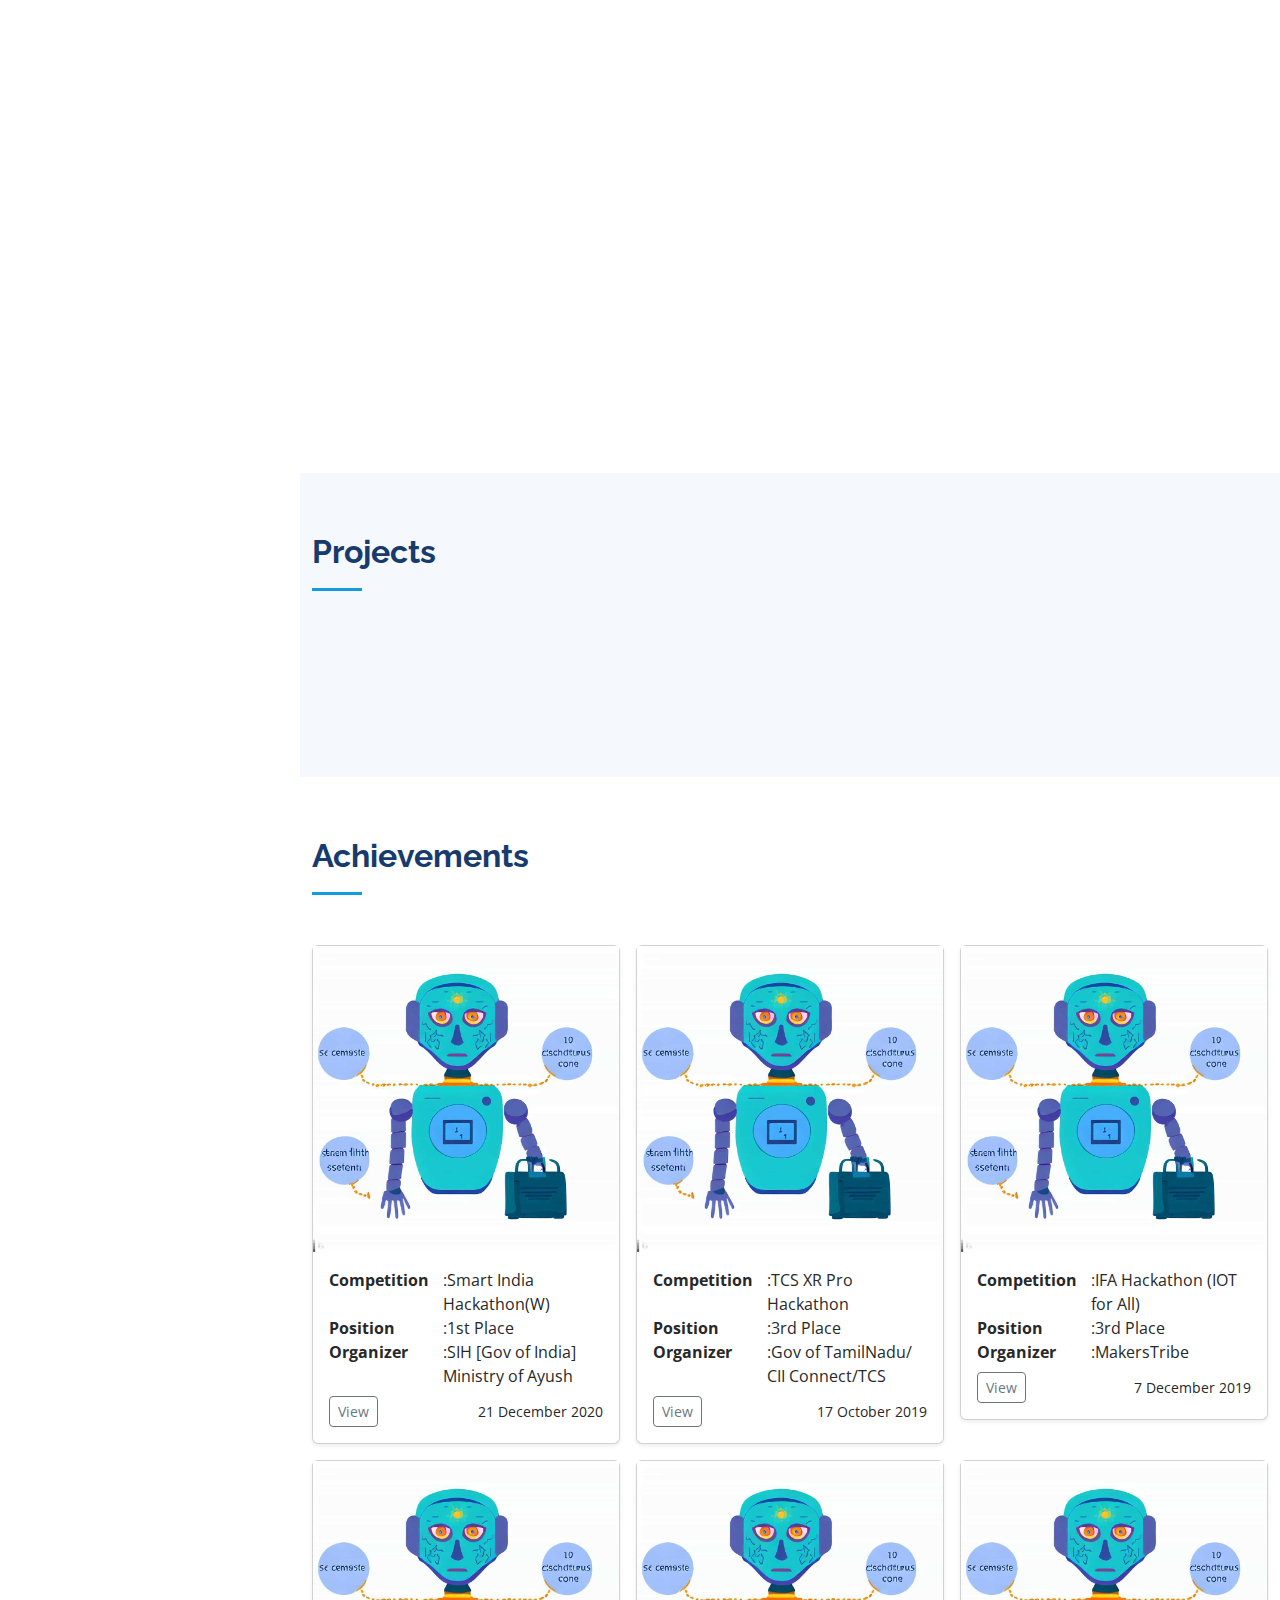
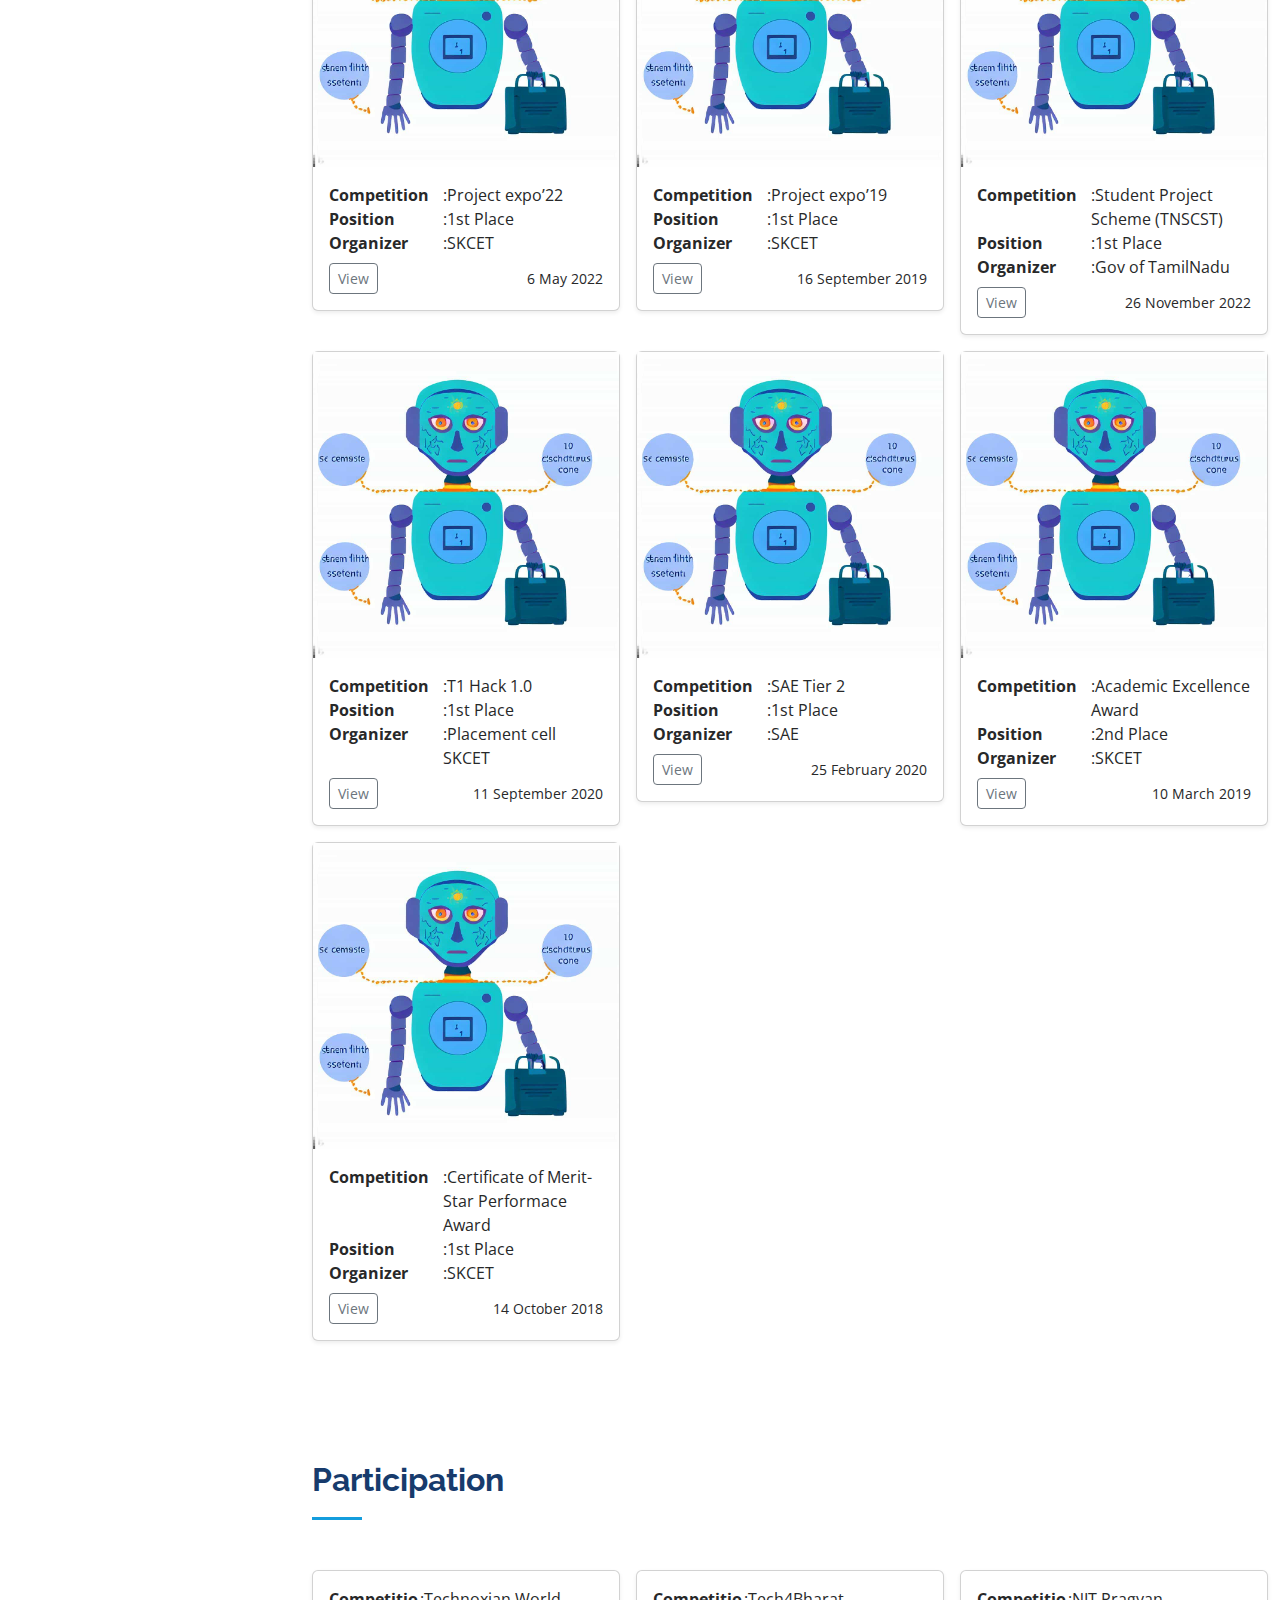
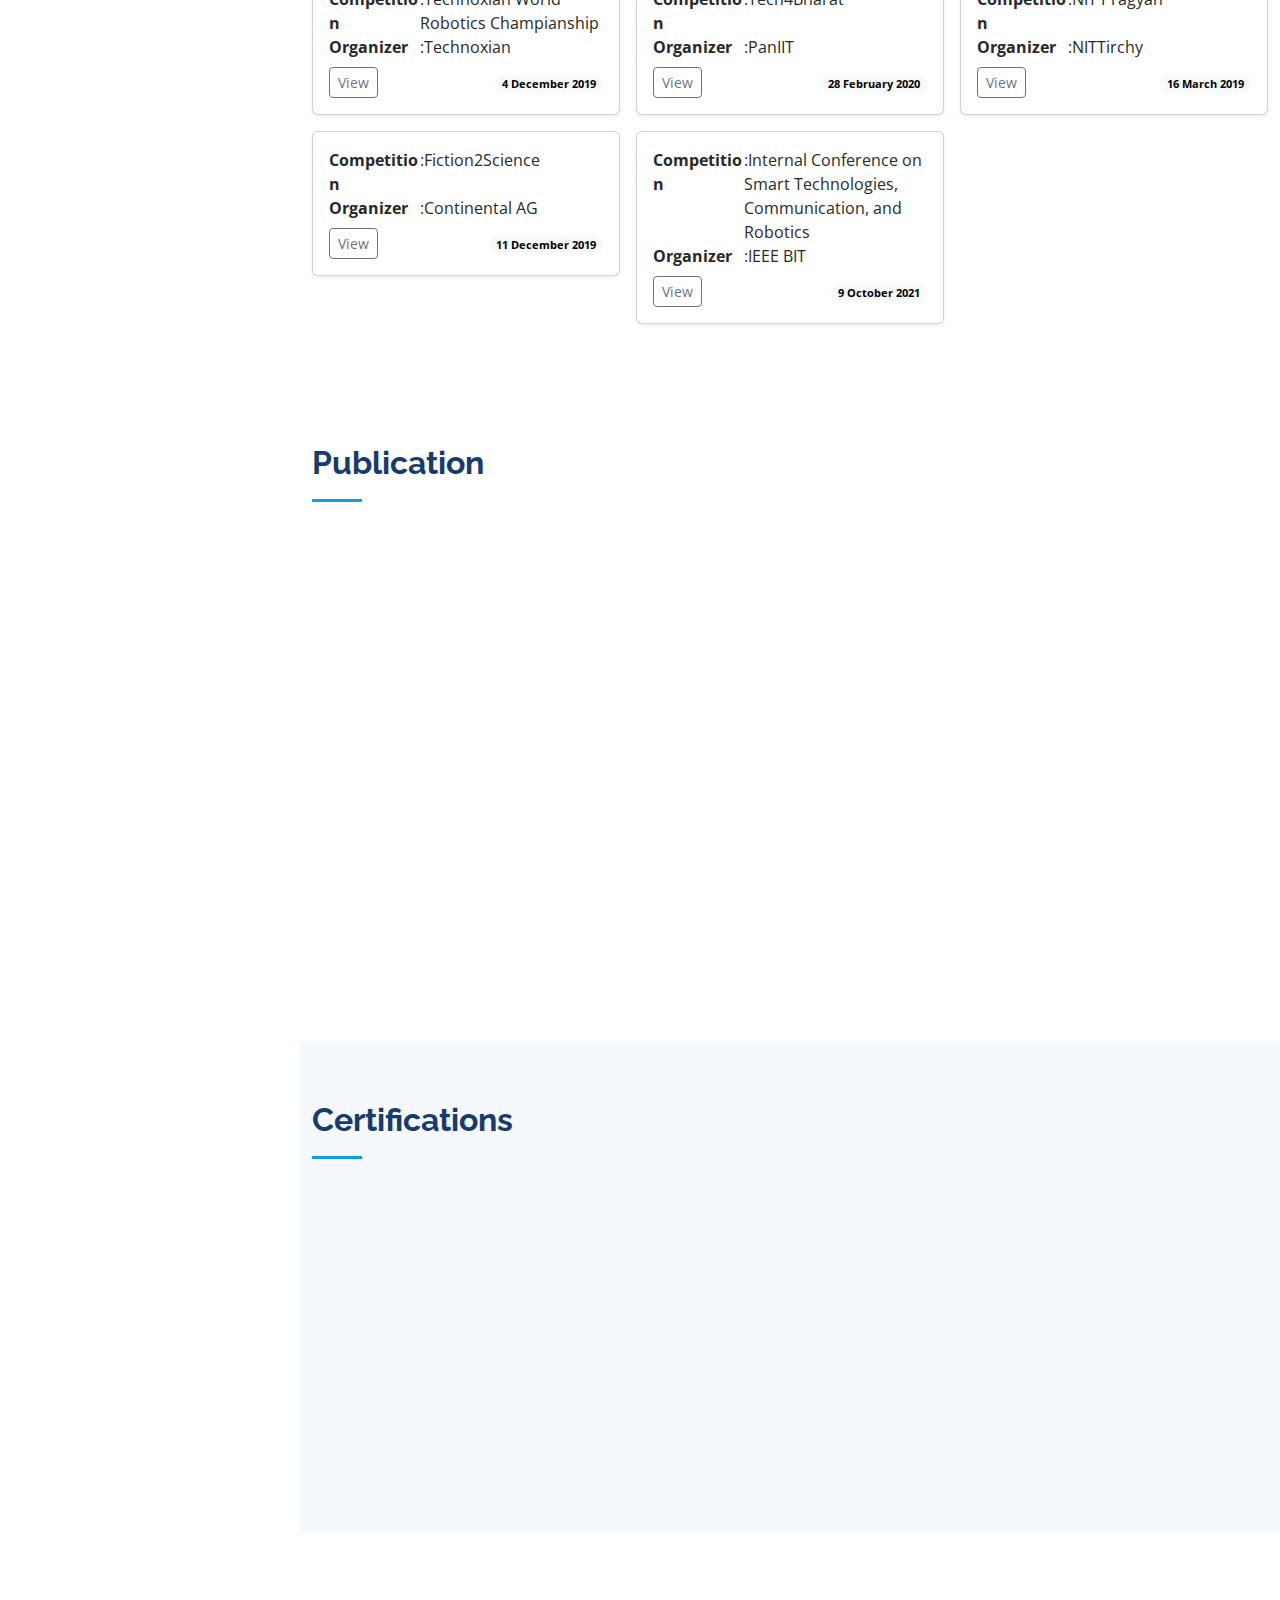
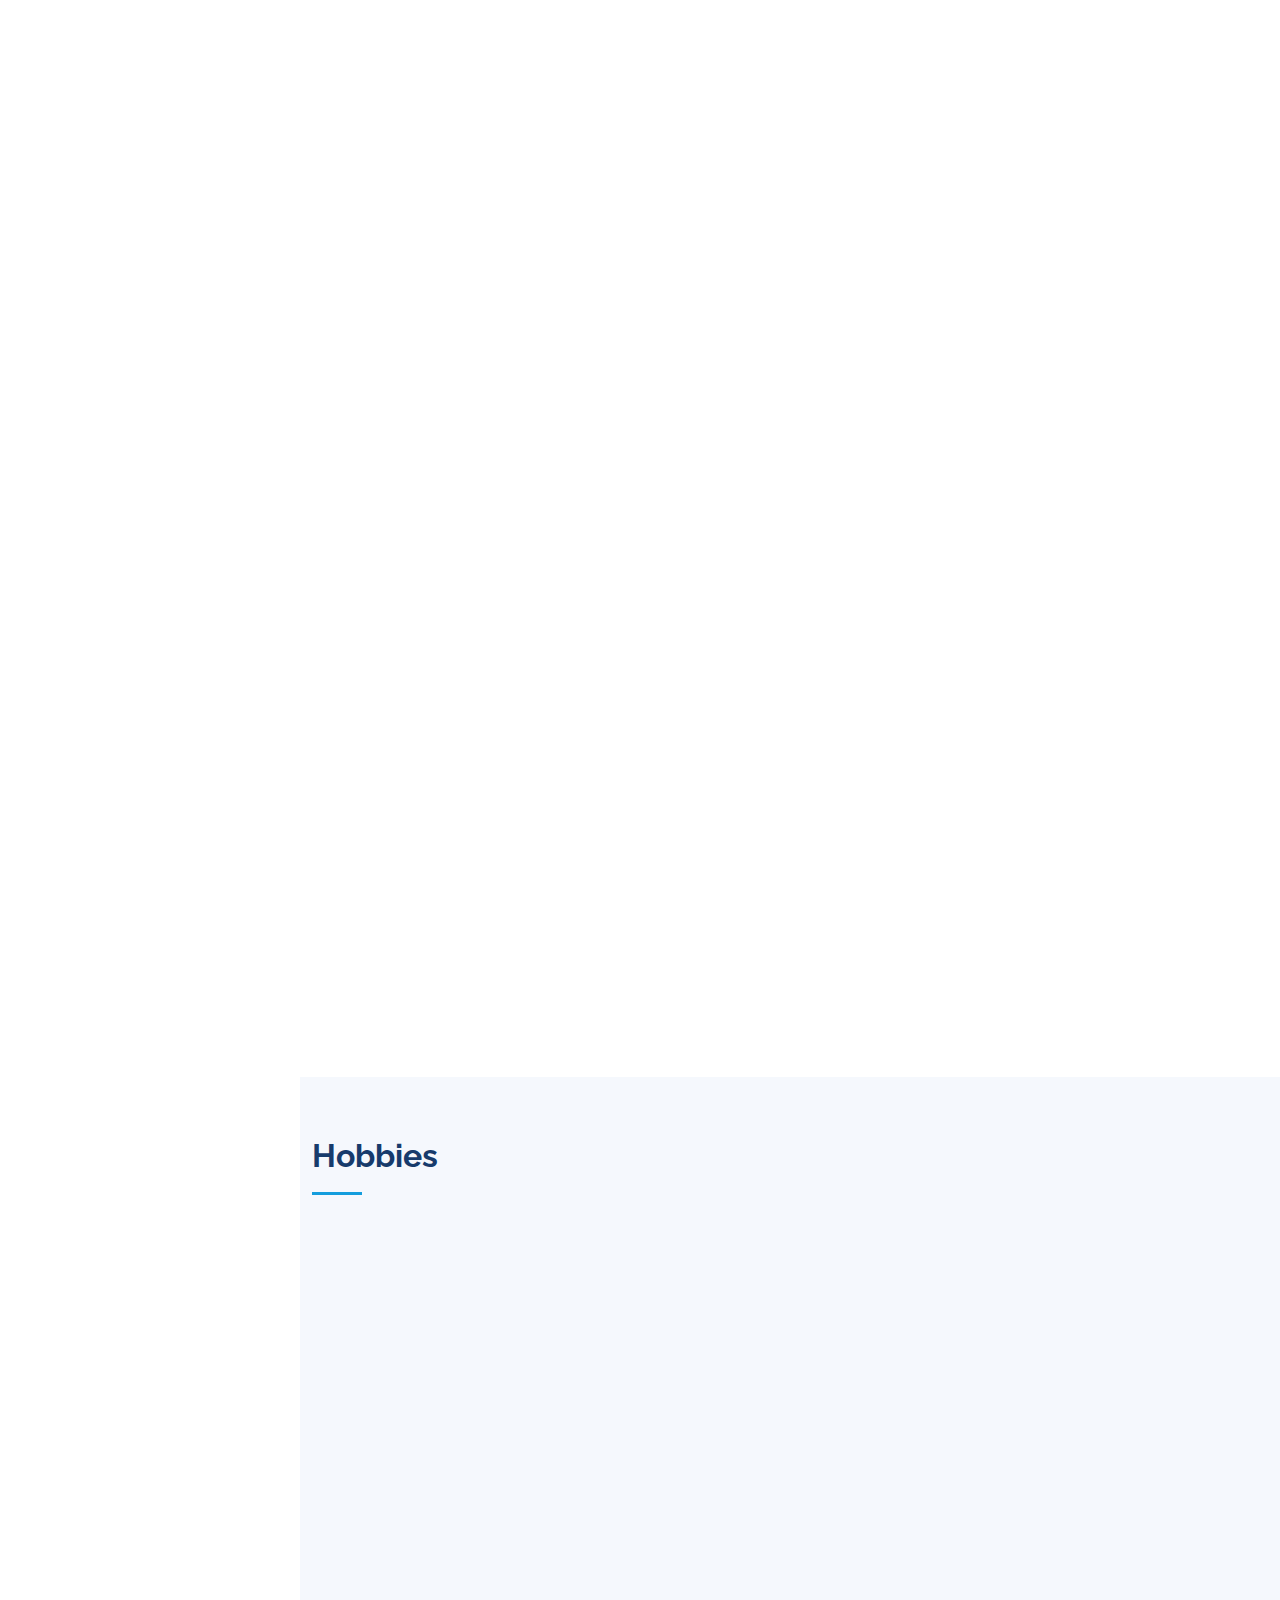
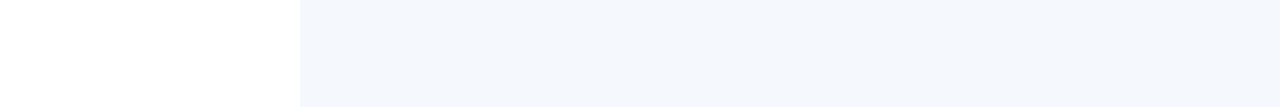
==== commit 4893f2d9: "index" ====
--- a/index.html
+++ b/index.html
@@ -114,7 +114,7 @@
       <h1>Shibin Thomas</h1>
       <p>
         I'm
-        <span class="typed" data-typed-items="Engineer, Developer, Student"></span>
+        <span class="typed" data-typed-items="Learning, Unlearning, Relearning, Building"></span>
       </p>
     </div>
   </section>
@@ -128,7 +128,26 @@
         <div class="section-title">
           <h2>About</h2>
           <p class="text-center">
-            I am highly motivated and enthusiastic student with a determined work ethic. I possess a keen curiosity, constantly seeking to learn and grow. I am passionate about designing, programming, and adapting to the evolving world by constantly learning.
+            <p class="text-center">
+              <strong>Building AGI foundations</strong> by throwing the entire tech alphabet soup 🍲 into one glorious, chaotic cauldron:
+              <ul >
+                <li><strong>LLMs, Agentic AI, RAG, and NLP</strong> join forces for <em>brainpower</em></li>
+                <li><strong>ROS2</strong> rolls in to make it all <em>move</em></li>
+                <li><strong>Computer Vision</strong> with CNNs and <strong>Reinforcement Learning</strong> jump in to <em>see</em> and <em>do</em> stuff</li>
+                <li><strong>AR/VR and web interfaces</strong> crash the party to bring the <em>bling</em></li>
+              </ul>
+            </p>
+          
+
+          
+            <p class="text-center">
+              It’s all coming together… <em>kind of... maybe...</em><br>
+              Feels more like a tech-themed garage band figuring out their sound 🤘 — but hey, we’ve got <strong>ambition</strong>, Currywurst 🌭, and a dream.
+            </p>
+          
+            <p class="text-center">
+              <strong>Progress?</strong> Somewhere between <em>“just one more bug fix”</em> and <em>“accidentally invented Skynet”</em> 😅
+            </p>
           </p>
         </div>
 
@@ -137,9 +156,9 @@
             <img src="assets/img/img4.jpeg" class="img-fluid" alt="" />
           </div>
           <div class="col-lg-9 pt-4 pt-lg-0 content" data-aos="fade-left">
-            <h3>Engineer &amp; Developer</h3>
+            <h3>AGI Aspiration &amp; AI Enthusiast</h3>
             <p class="fst-italic">
-              Automation Student | Python Developer | Unity Developer
+              Building New stuffs every day!
             </p>
             <div class="row">
               <div class="col-lg-6">
@@ -184,65 +203,6 @@
     <!-- End About Section -->
 
 
-    <!-- ======= Facts Section ======= -->
-    <section id="facts" class="facts">
-      <div class="container">
-        <div class="section-title">
-          <h2>Achievements</h2>
-          <p>
-          </p>
-        </div>
-
-        <div class="row no-gutters">
-          <div class="col-lg-2 col-md-6 d-md-flex align-items-md-stretch" data-aos="fade-up">
-            <div class="count-box">
-              <i class="bi bi-emoji-smile"></i>
-              <span data-purecounter-start="0" data-purecounter-end="10" data-purecounter-duration="2"
-                class="purecounter"></span>
-              <p><strong>Honors</strong></p>
-            </div>
-          </div>
-
-          <div class="col-lg-2 col-md-6 d-md-flex align-items-md-stretch" data-aos="fade-up" data-aos-delay="100">
-            <div class="count-box">
-              <i class="bi bi-journal-richtext"></i>
-              <span data-purecounter-start="0" data-purecounter-end="5" data-purecounter-duration="2"
-                class="purecounter"></span>
-              <p><strong>Journels</strong></p>
-            </div>
-          </div>
-
-          <div class="col-lg-2 col-md-6 d-md-flex align-items-md-stretch" data-aos="fade-up" data-aos-delay="200">
-            <div class="count-box">
-              <i class="bi bi-headset"></i>
-              <span data-purecounter-start="0" data-purecounter-end="23" data-purecounter-duration="2"
-                class="purecounter"></span>
-              <p><strong>Projects</strong></p>
-            </div>
-          </div>
-
-          <div class="col-lg-2 col-md-6 d-md-flex align-items-md-stretch" data-aos="fade-up" data-aos-delay="300">
-            <div class="count-box">
-              <i class="bi bi-people"></i>
-              <span data-purecounter-start="0" data-purecounter-end="13" data-purecounter-duration="2"
-                class="purecounter"></span>
-              <p><strong>Hackathons/Participation</strong></p>
-            </div>
-          </div>
-
-          <div class="col-lg-2 col-md-6 d-md-flex align-items-md-stretch" data-aos="fade-up" data-aos-delay="300">
-            <div class="count-box">
-              <i class="bi bi-people"></i>
-              <span data-purecounter-start="0" data-purecounter-end="2" data-purecounter-duration="2"
-                class="purecounter"></span>
-              <p><strong>Patent</strong></p>
-            </div>
-          </div>
-        </div>
-      </div>
-    </section>
-    <!-- End Facts Section -->
-
     <!-- ======= Skills Section ======= -->
     <section id="skills" class="skills">
       <div class="container" data-aos="fade-up">
@@ -339,15 +299,8 @@
     <!-- ======= Resume Section ======= -->
     <section id="resume" class="resume">
       <div class="container">
-        <div class="section-title">
+        <div class="section-title p-0">
           <h2>Resume</h2>
-          <p>
-            I am a highly motivated student with a goal driven ethic. I have a
-            strong curiosity for learning new things each day, I aspire to be
-            the happiest, the most successful and the best version of myself.
-            I'm passionate about designing and programming new things and
-            eager to learn and adapt to the changing society.
-          </p>
         </div>
 
         <div class="row">
@@ -360,7 +313,7 @@
               </p>
               <ul>
                 <li>M.S Automation and Robotics</li>
-                <li>Johannisborn 8, Dortmund, 44135</li>
+                <li>Meitnerweg 4, Dortmund, Germany</li>
                 <li>+49 15566440790</li>
                 <li>sshibinthomass@gmail.com</li>
               </ul>
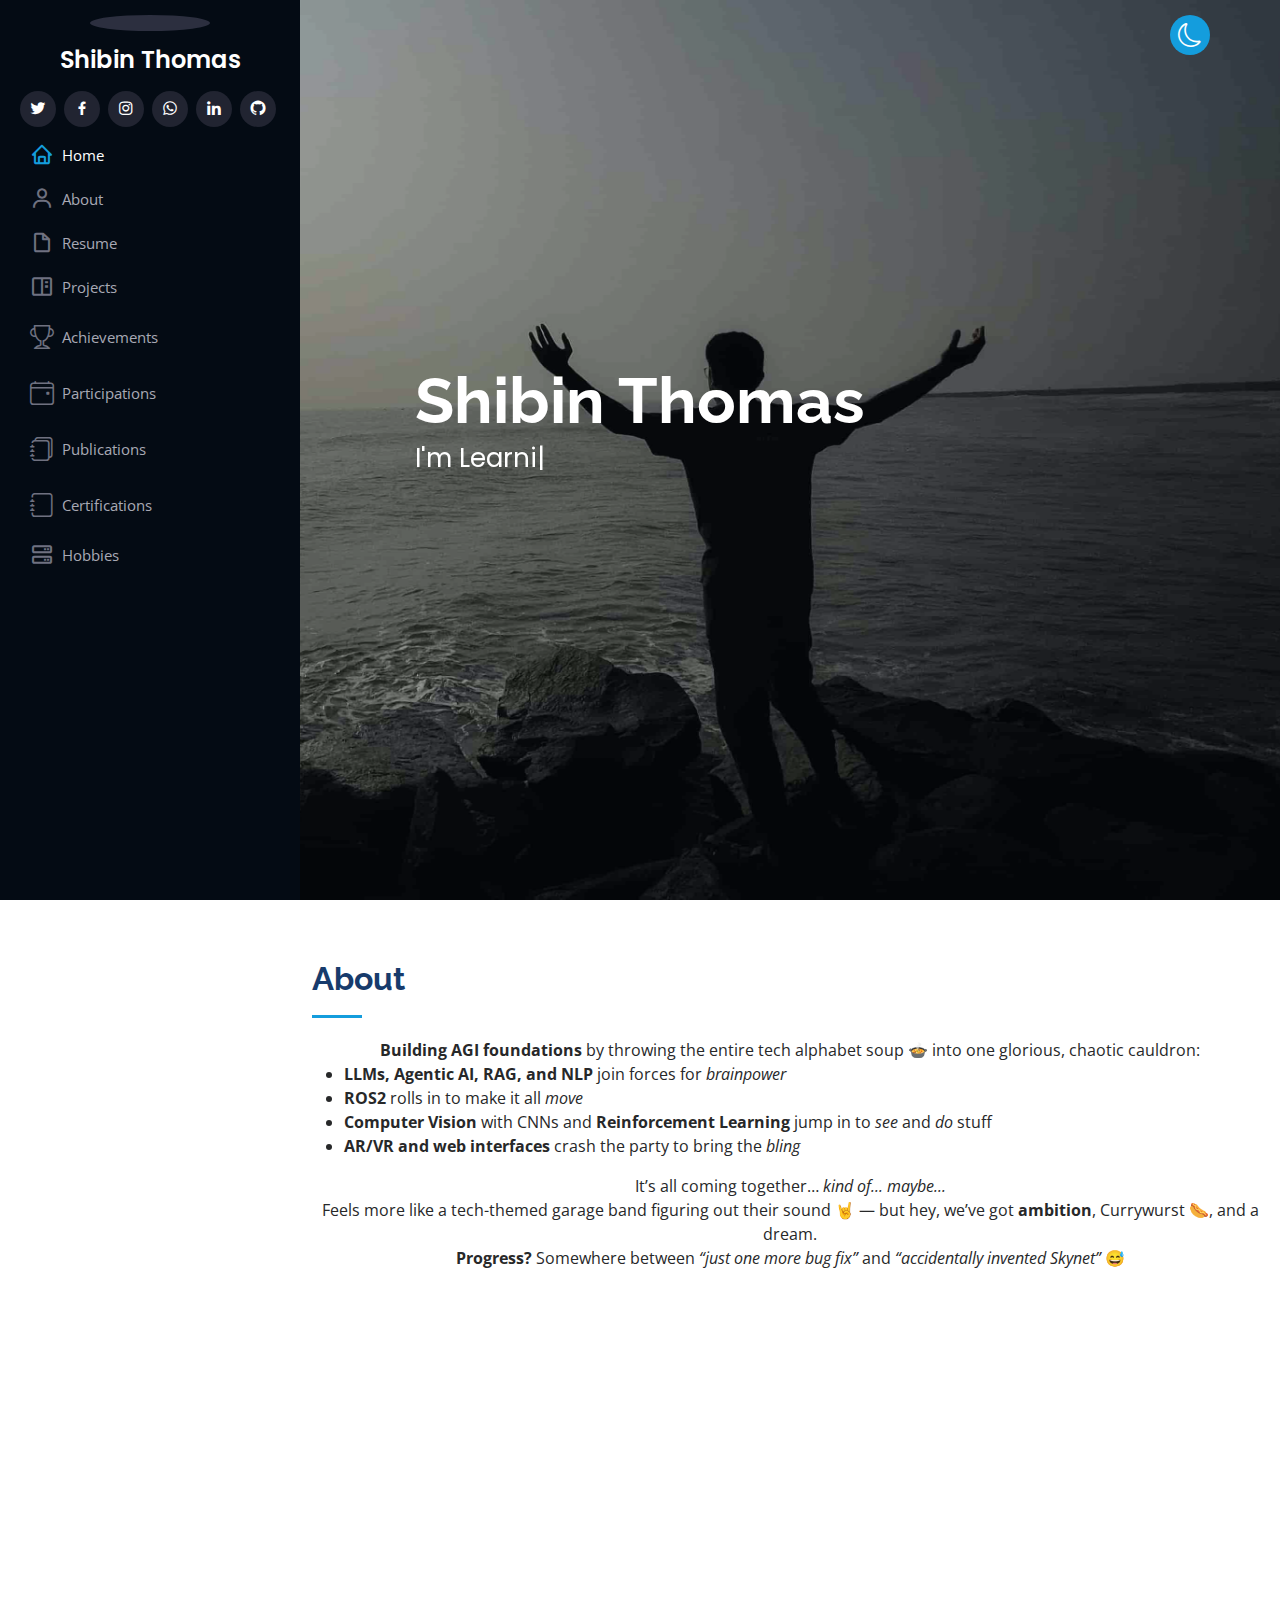
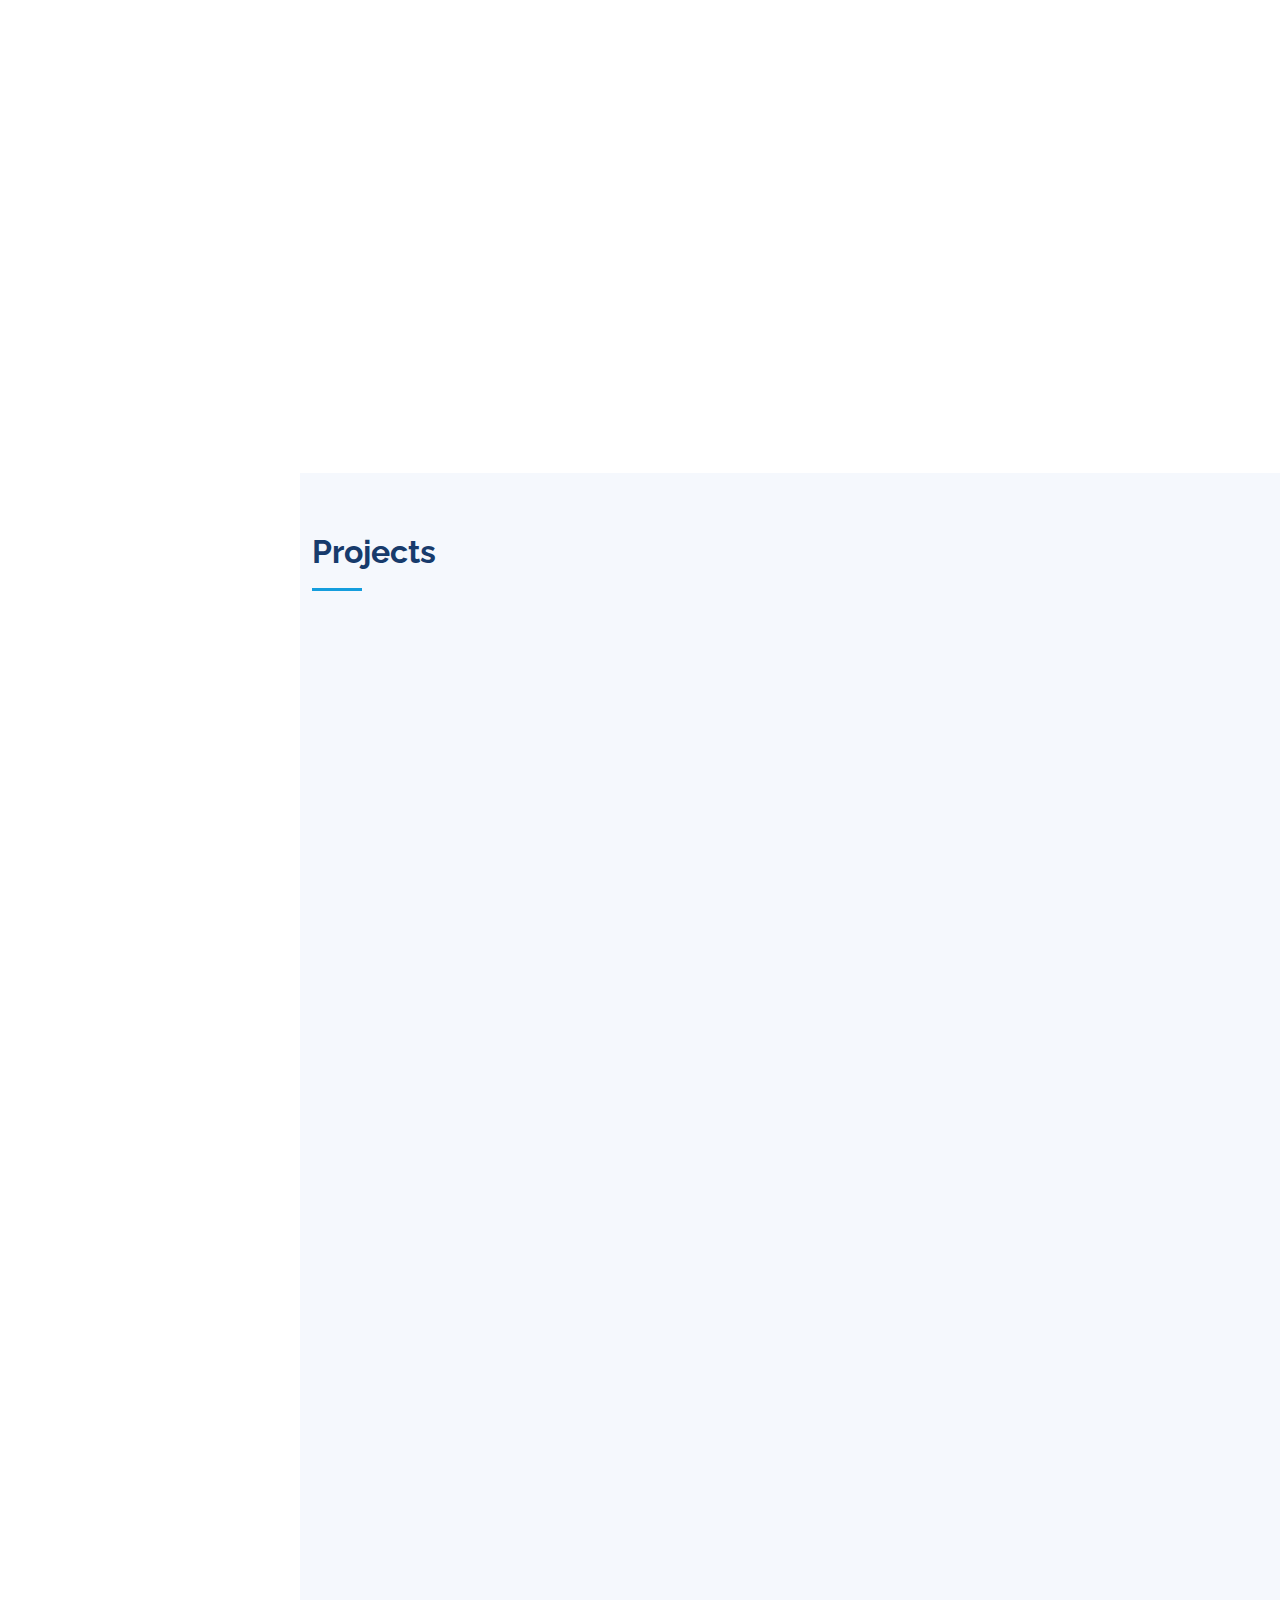
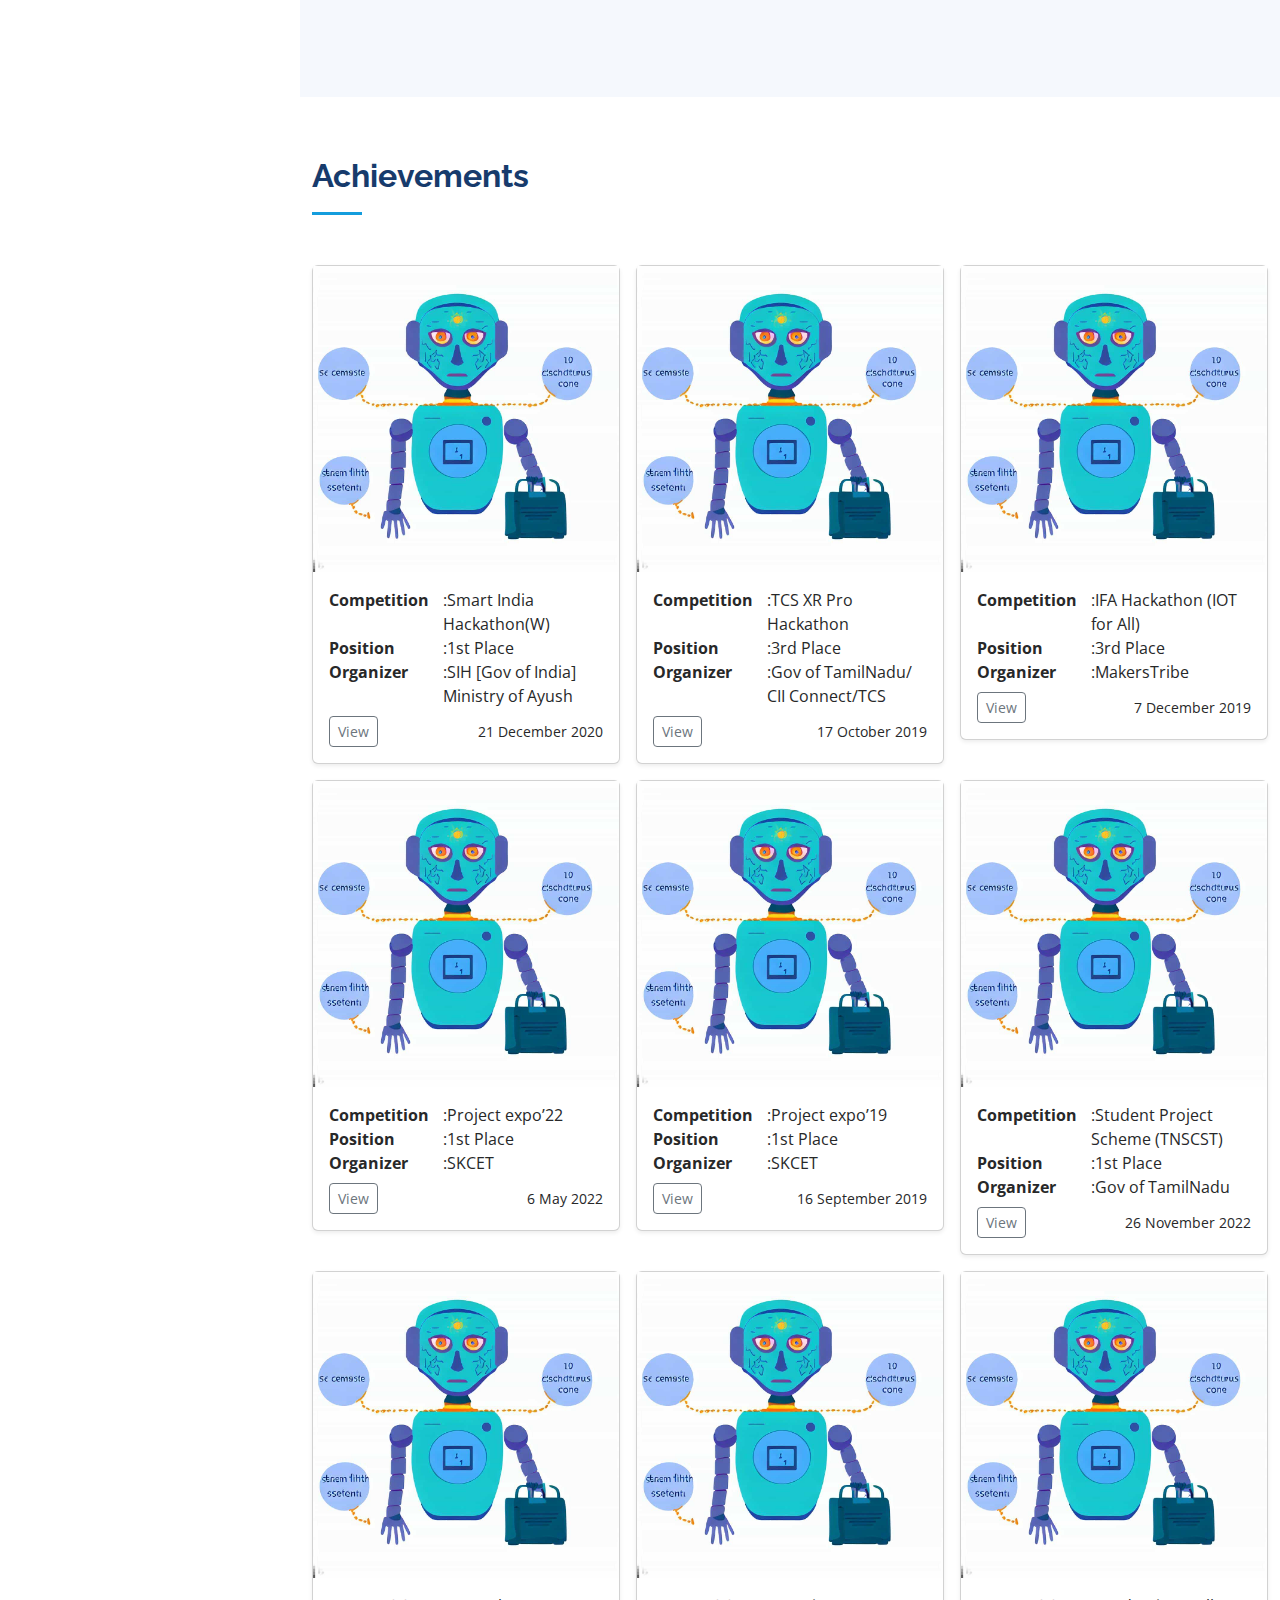
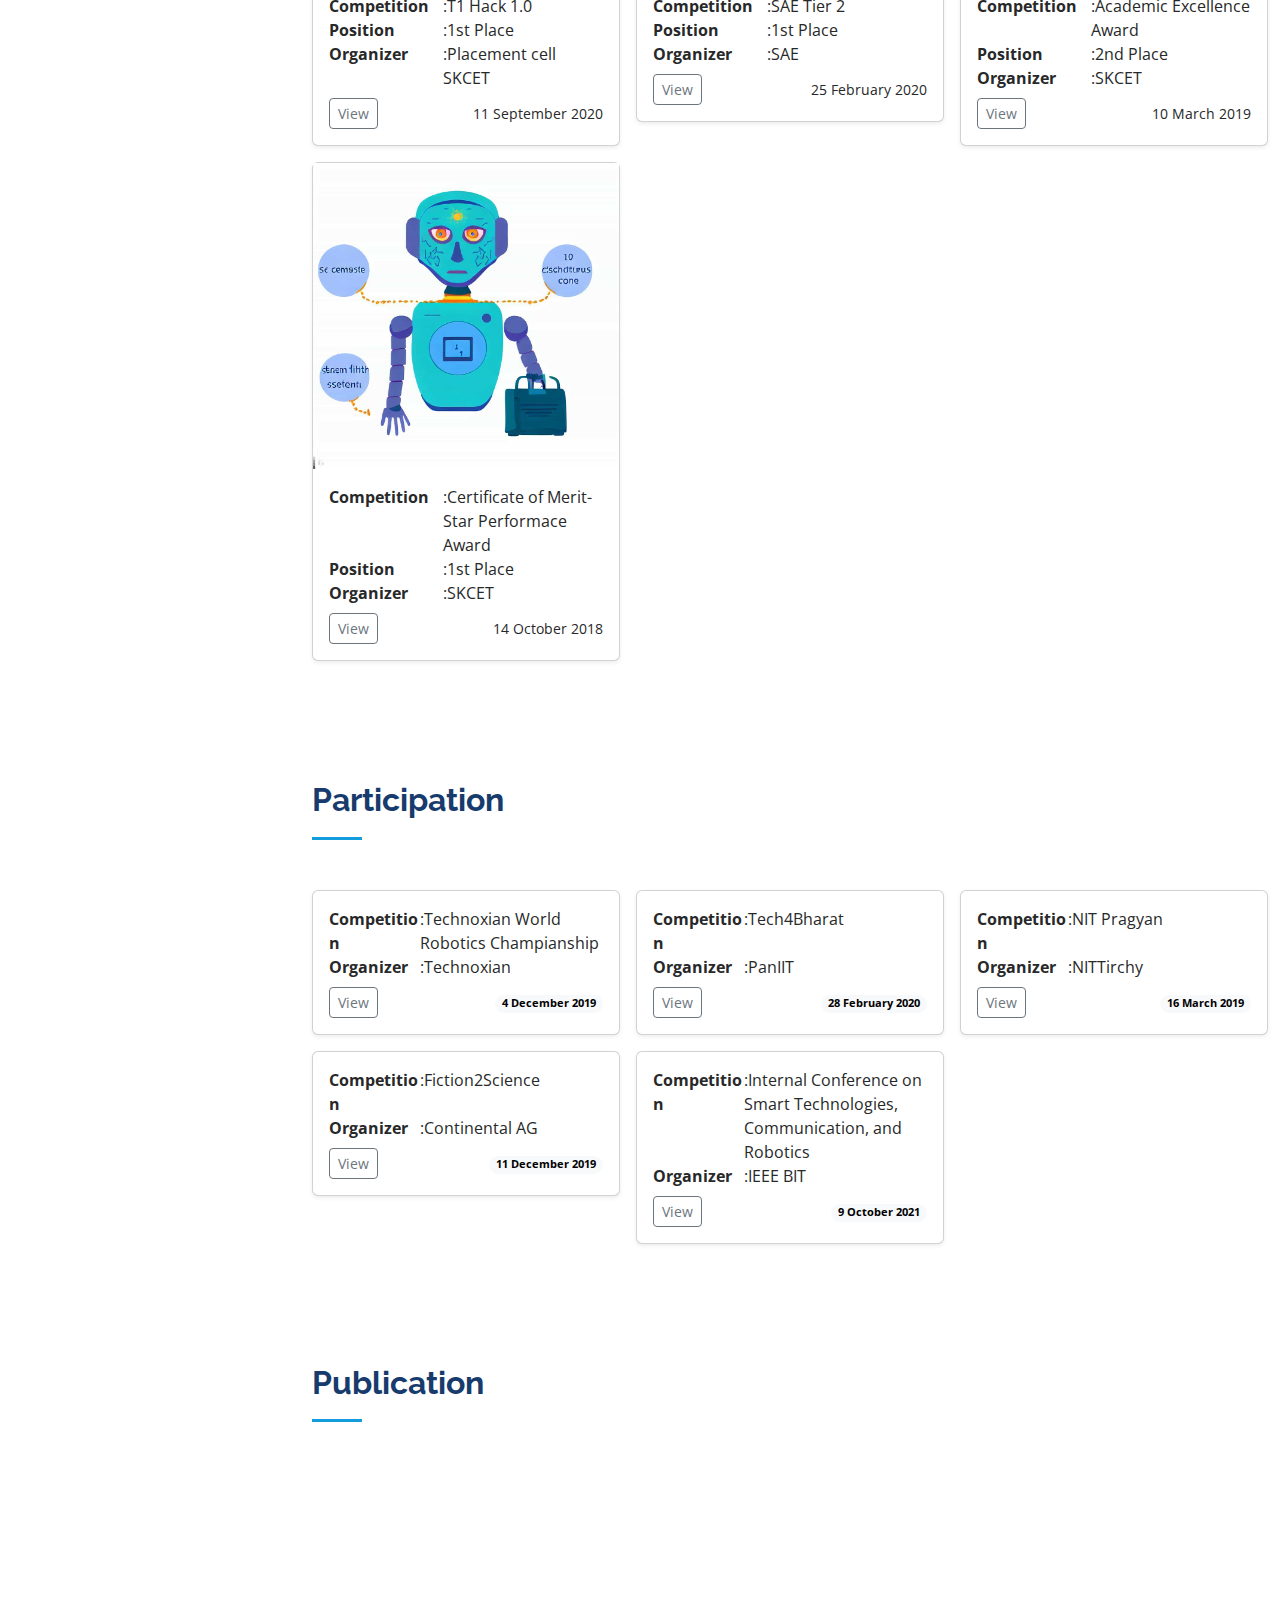
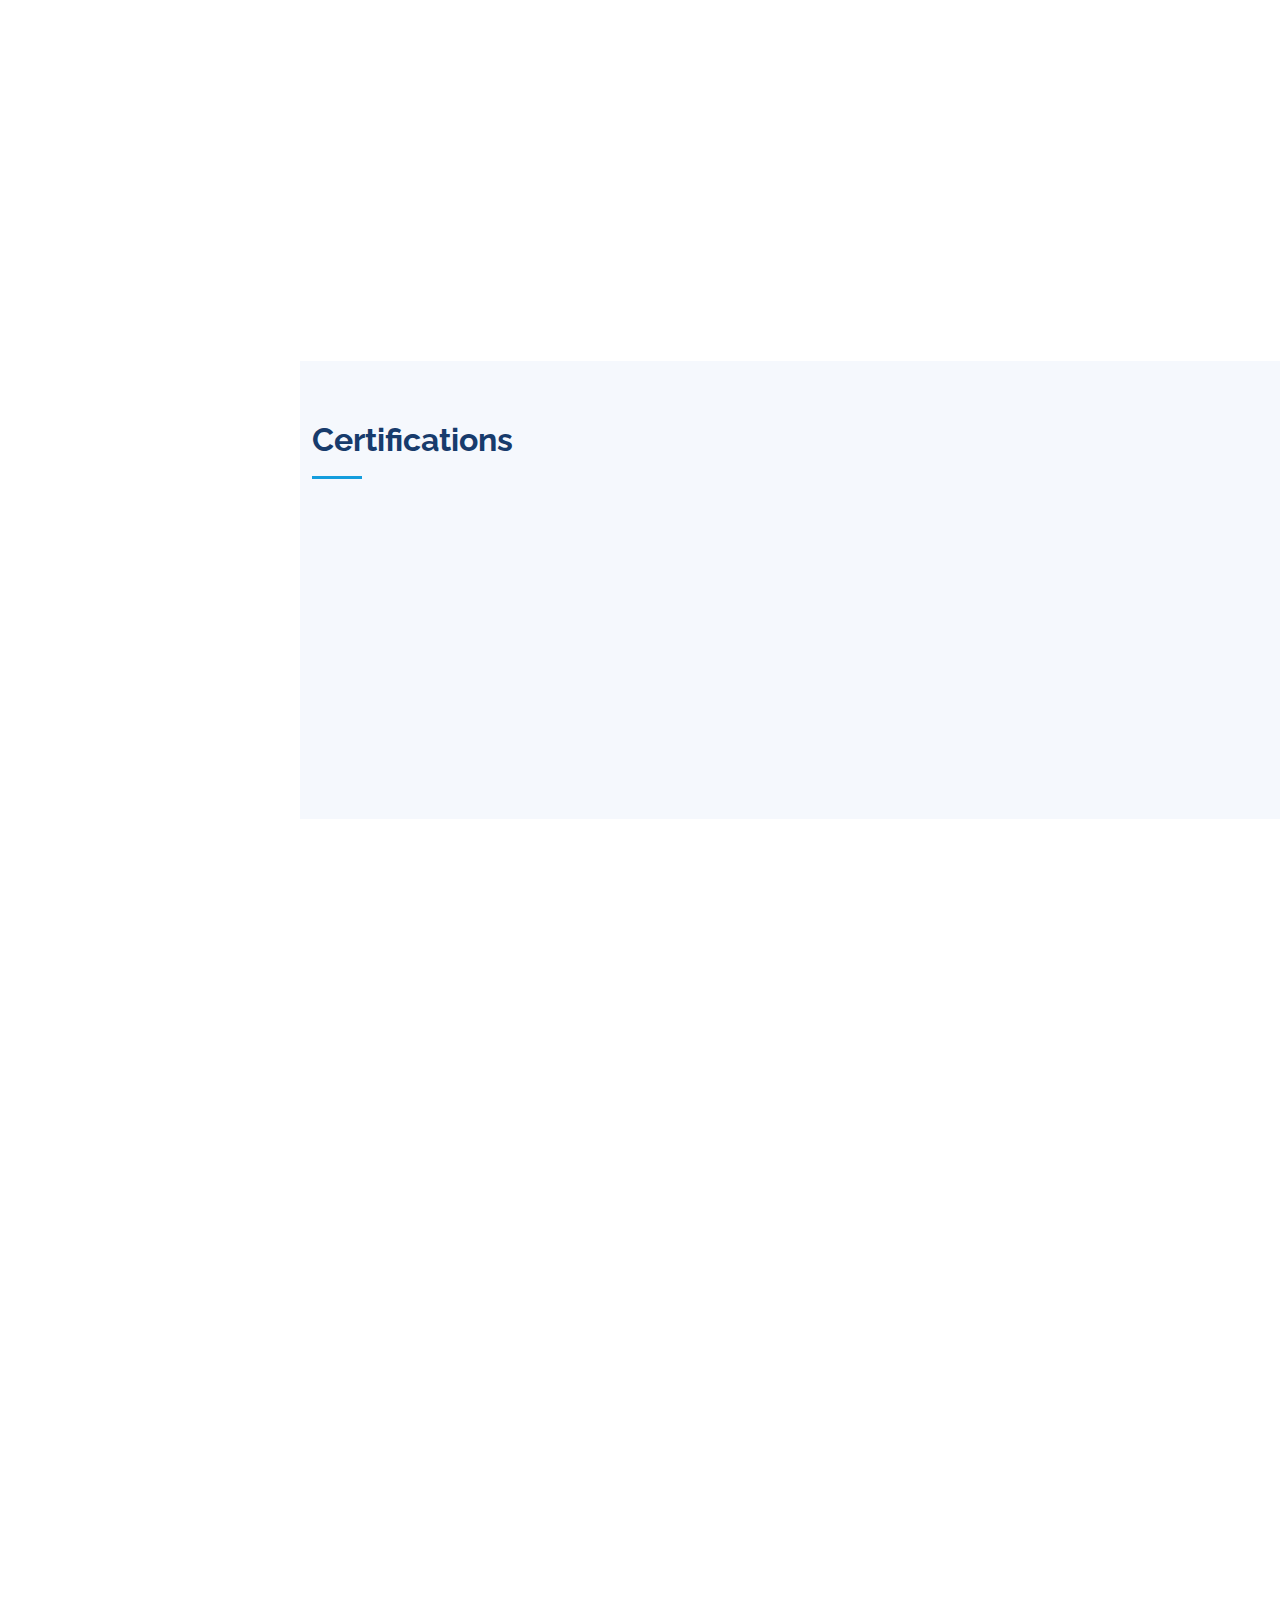
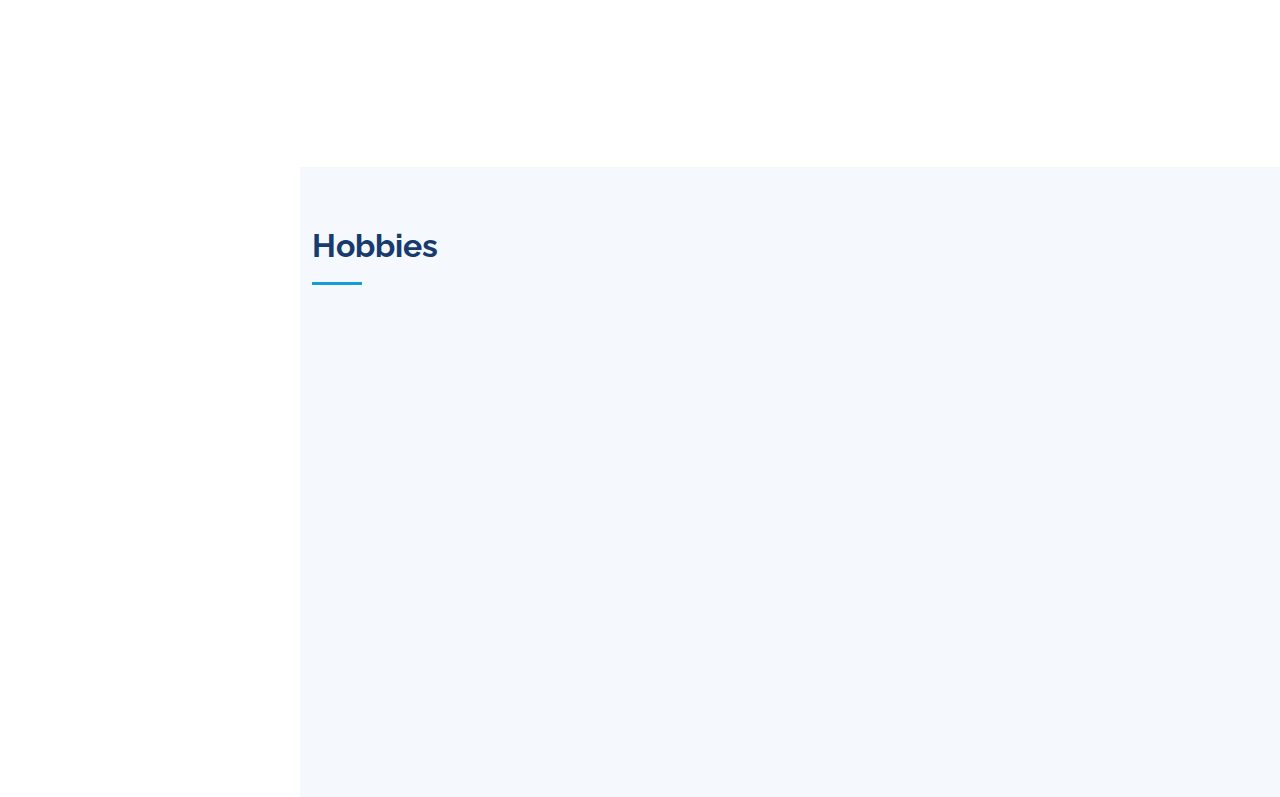
==== commit 82babe18: "project error fix" ====
--- a/index.html
+++ b/index.html
@@ -32,6 +32,8 @@
   <link href="assets/css/style.css" rel="stylesheet" />
   <!-- Dark Mode CSS -->
   <link href="assets/css/dark-mode.css" rel="stylesheet" />
+  <!-- Projects Fix CSS -->
+  <link href="assets/css/projects-fix.css" rel="stylesheet" />
 
 
 </head>
@@ -137,14 +139,14 @@
                 <li><strong>AR/VR and web interfaces</strong> crash the party to bring the <em>bling</em></li>
               </ul>
             </p>
-          
-
-          
+
+
+
             <p class="text-center">
               It’s all coming together… <em>kind of... maybe...</em><br>
               Feels more like a tech-themed garage band figuring out their sound 🤘 — but hey, we’ve got <strong>ambition</strong>, Currywurst 🌭, and a dream.
             </p>
-          
+
             <p class="text-center">
               <strong>Progress?</strong> Somewhere between <em>“just one more bug fix”</em> and <em>“accidentally invented Skynet”</em> 😅
             </p>
@@ -430,8 +432,8 @@
         </div>
 
         <div class="row portfolio-container" data-aos="fade-up" data-aos-delay="100">
-          <div class="all-projects">
-
+          <div class="all-projects row">
+            <!-- Projects will be loaded here dynamically -->
           </div>
         </div>
       </div>
@@ -608,16 +610,7 @@
           </div>
 
           <div class="row">
-            <div class="col-lg-4 col-md-6 mt-4" data-aos="zoom-in" data-aos-delay="100">
-              <div class="icon-box">
-                <div class="icon">
-                  <img
-                    src="https://raw.githubusercontent.com/sshibinthomass/web-images/c6b741f520205fd91165b168e119eda0012bd50f/Portfolio/Portfoilo%20site/P-icons/c.svg"
-                    alt="Kiwi standing on oval" width="100" height="100">
-                </div>
-                <h4><a>C-Programming</a></h4>
-              </div>
-            </div>
+
 
             <div class="col-lg-4 col-md-6 mt-4" data-aos="zoom-in" data-aos-delay="100">
               <div class="icon-box">
@@ -630,16 +623,7 @@
               </div>
             </div>
 
-            <div class="col-lg-4 col-md-6 mt-4" data-aos="zoom-in" data-aos-delay="100">
-              <div class="icon-box">
-                <div class="icon">
-                  <img
-                    src="https://raw.githubusercontent.com/sshibinthomass/web-images/c6b741f520205fd91165b168e119eda0012bd50f/Portfolio/Portfoilo%20site/P-icons/c-plusplus.svg"
-                    alt="Kiwi standing on oval" width="100" height="100">
-                </div>
-                <h4><a>C++</a></h4>
-              </div>
-            </div>
+
             <div class="col-lg-4 col-md-6 mt-4" data-aos="zoom-in" data-aos-delay="100">
               <div class="icon-box">
                 <div class="icon">
@@ -662,16 +646,7 @@
               </div>
             </div>
 
-            <div class="col-lg-4 col-md-6 mt-4" data-aos="zoom-in" data-aos-delay="100">
-              <div class="icon-box">
-                <div class="icon">
-                  <img
-                    src="https://raw.githubusercontent.com/sshibinthomass/web-images/main/Portfolio/Portfoilo%20site/P-icons/creo.svg"
-                    alt="Kiwi standing on oval" width="100" height="100">
-                </div>
-                <h4><a>Creo</a></h4>
-              </div>
-            </div>
+
 
             <div class="col-lg-4 col-md-6 mt-4" data-aos="zoom-in" data-aos-delay="100">
               <div class="icon-box">
@@ -735,27 +710,6 @@
                     alt="Kiwi standing on oval" width="100" height="100">
                 </div>
                 <h4><a>AR Core</a></h4>
-              </div>
-            </div>
-
-            <div class="col-lg-4 col-md-6 mt-4" data-aos="zoom-in" data-aos-delay="100">
-              <div class="icon-box">
-                <div class="icon">
-                  <img src="https://raw.githubusercontent.com/sshibinthomass/web-images/c6b741f520205fd91165b168e119eda0012bd50f/Portfolio/Portfoilo%20site/P-icons/anaconda.svg
-                " alt="Kiwi standing on oval" width="100" height="100">
-                </div>
-                <h4><a>Anaconda</a></h4>
-              </div>
-            </div>
-
-            <div class="col-lg-4 col-md-6 mt-4" data-aos="zoom-in" data-aos-delay="100">
-              <div class="icon-box">
-                <div class="icon">
-                  <img
-                    src="https://raw.githubusercontent.com/sshibinthomass/web-images/c6b741f520205fd91165b168e119eda0012bd50f/Portfolio/Portfoilo%20site/P-icons/vscode.svg"
-                    alt="Kiwi standing on oval" width="100" height="100">
-                </div>
-                <h4><a>VS Code</a></h4>
               </div>
             </div>
 
--- a/assets/css/dark-mode.css
+++ b/assets/css/dark-mode.css
@@ -78,6 +78,25 @@
 
 body.dark-mode .portfolio .portfolio-wrap::before {
   background: rgba(0, 0, 0, 0.5);
+}
+
+body.dark-mode .portfolio-item h4 {
+  color: var(--dark-text-primary);
+}
+
+body.dark-mode .portfolio .portfolio-wrap {
+  background: var(--dark-bg-secondary);
+  border-radius: 5px;
+  overflow: hidden;
+}
+
+body.dark-mode .portfolio .portfolio-links a {
+  color: #fff;
+  background: rgba(20, 157, 221, 0.75);
+}
+
+body.dark-mode .portfolio .portfolio-links a:hover {
+  background: var(--dark-accent);
 }
 
 /* Portfolio details */
@@ -285,4 +304,22 @@
   body.dark-mode .section-title h2 {
     font-size: 28px;
   }
-}
+
+  /* Mobile optimizations for projects section */
+  body.dark-mode .portfolio-item {
+    margin-bottom: 20px;
+  }
+
+  body.dark-mode .portfolio .portfolio-wrap {
+    margin-bottom: 10px;
+  }
+
+  body.dark-mode .portfolio-item h4 {
+    font-size: 16px;
+  }
+
+  body.dark-mode .portfolio .btn-outline-secondary {
+    padding: 3px 8px;
+    font-size: 12px;
+  }
+}
--- a/assets/css/projects-fix.css
+++ b/assets/css/projects-fix.css
@@ -0,0 +1,121 @@
+/**
+* Additional styles to fix project display in both light and dark modes
+*/
+
+/* General project styles */
+.portfolio-item {
+  margin-bottom: 30px;
+  transition: all 0.3s ease;
+}
+
+.portfolio-wrap {
+  position: relative;
+  overflow: hidden;
+  border-radius: 5px;
+  box-shadow: 0 2px 10px rgba(0, 0, 0, 0.1);
+  transition: all 0.3s ease;
+}
+
+.portfolio-wrap img {
+  width: 100%;
+  height: 200px;
+  object-fit: cover;
+  transition: all 0.5s ease;
+}
+
+.portfolio-wrap:hover img {
+  transform: scale(1.05);
+}
+
+.portfolio-links {
+  opacity: 0;
+  position: absolute;
+  left: 0;
+  right: 0;
+  bottom: 0;
+  z-index: 3;
+  transition: all 0.3s ease;
+  background: rgba(0, 0, 0, 0.6);
+  padding: 10px;
+  text-align: center;
+}
+
+.portfolio-wrap:hover .portfolio-links {
+  opacity: 1;
+}
+
+.portfolio-links a {
+  color: #fff;
+  font-size: 16px;
+  font-weight: 600;
+  text-decoration: none;
+  display: block;
+  padding: 5px;
+}
+
+.portfolio-item h4 {
+  font-size: 18px;
+  margin-top: 10px;
+  margin-bottom: 5px;
+  font-weight: 600;
+}
+
+.btn-outline-secondary {
+  transition: all 0.3s ease;
+}
+
+.btn-outline-secondary:hover {
+  background-color: #149ddd;
+  border-color: #149ddd;
+  color: #fff;
+}
+
+/* Dark mode specific styles */
+body.dark-mode .portfolio-wrap {
+  box-shadow: 0 2px 10px rgba(0, 0, 0, 0.3);
+}
+
+body.dark-mode .portfolio-links {
+  background: rgba(0, 0, 0, 0.8);
+}
+
+body.dark-mode .btn-outline-secondary {
+  color: #e0e0e0;
+  border-color: #444;
+}
+
+body.dark-mode .btn-outline-secondary:hover {
+  background-color: #149ddd;
+  border-color: #149ddd;
+  color: #fff;
+}
+
+/* Mobile optimizations */
+@media (max-width: 768px) {
+  .portfolio-item {
+    margin-bottom: 20px;
+  }
+  
+  .portfolio-wrap img {
+    height: 180px;
+  }
+  
+  .portfolio-item h4 {
+    font-size: 16px;
+  }
+  
+  .btn-outline-secondary {
+    padding: 3px 8px;
+    font-size: 12px;
+  }
+}
+
+@media (max-width: 576px) {
+  .portfolio-wrap img {
+    height: 160px;
+  }
+  
+  .portfolio-links a {
+    font-size: 14px;
+  }
+}
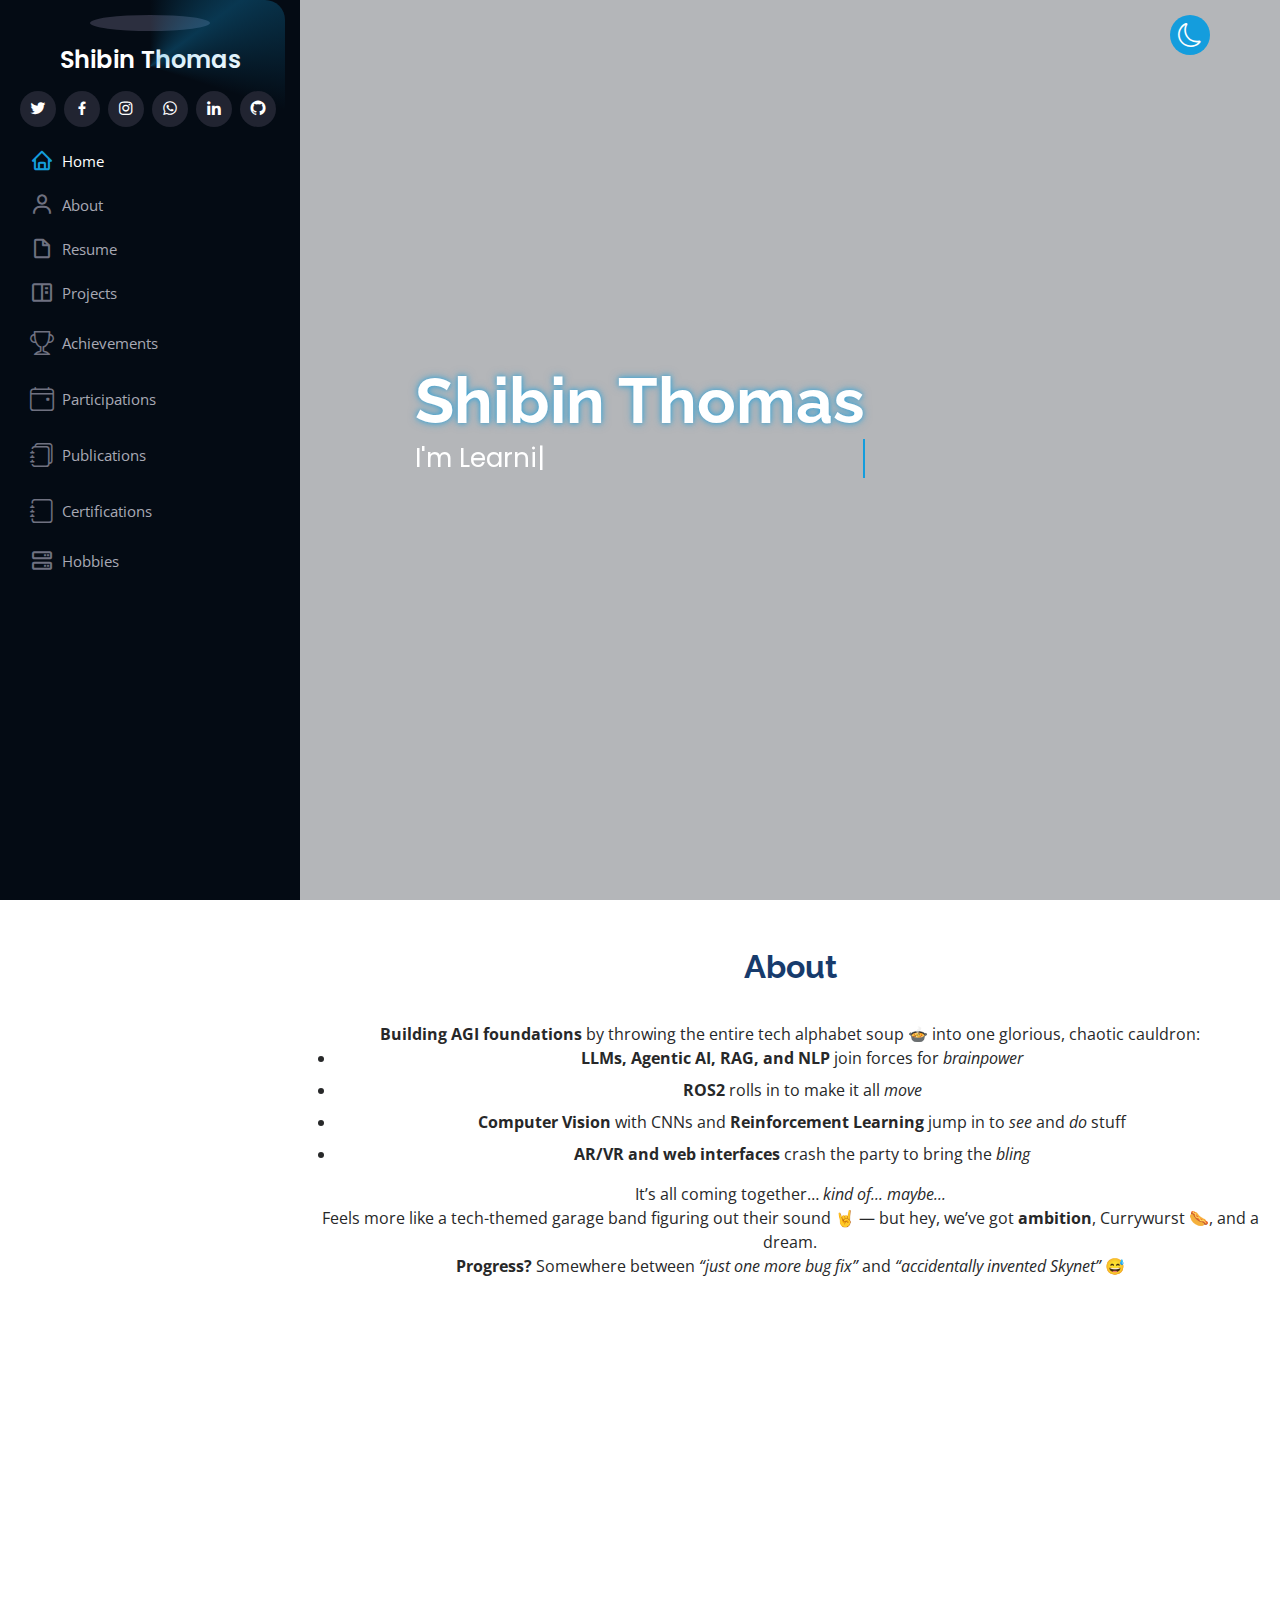
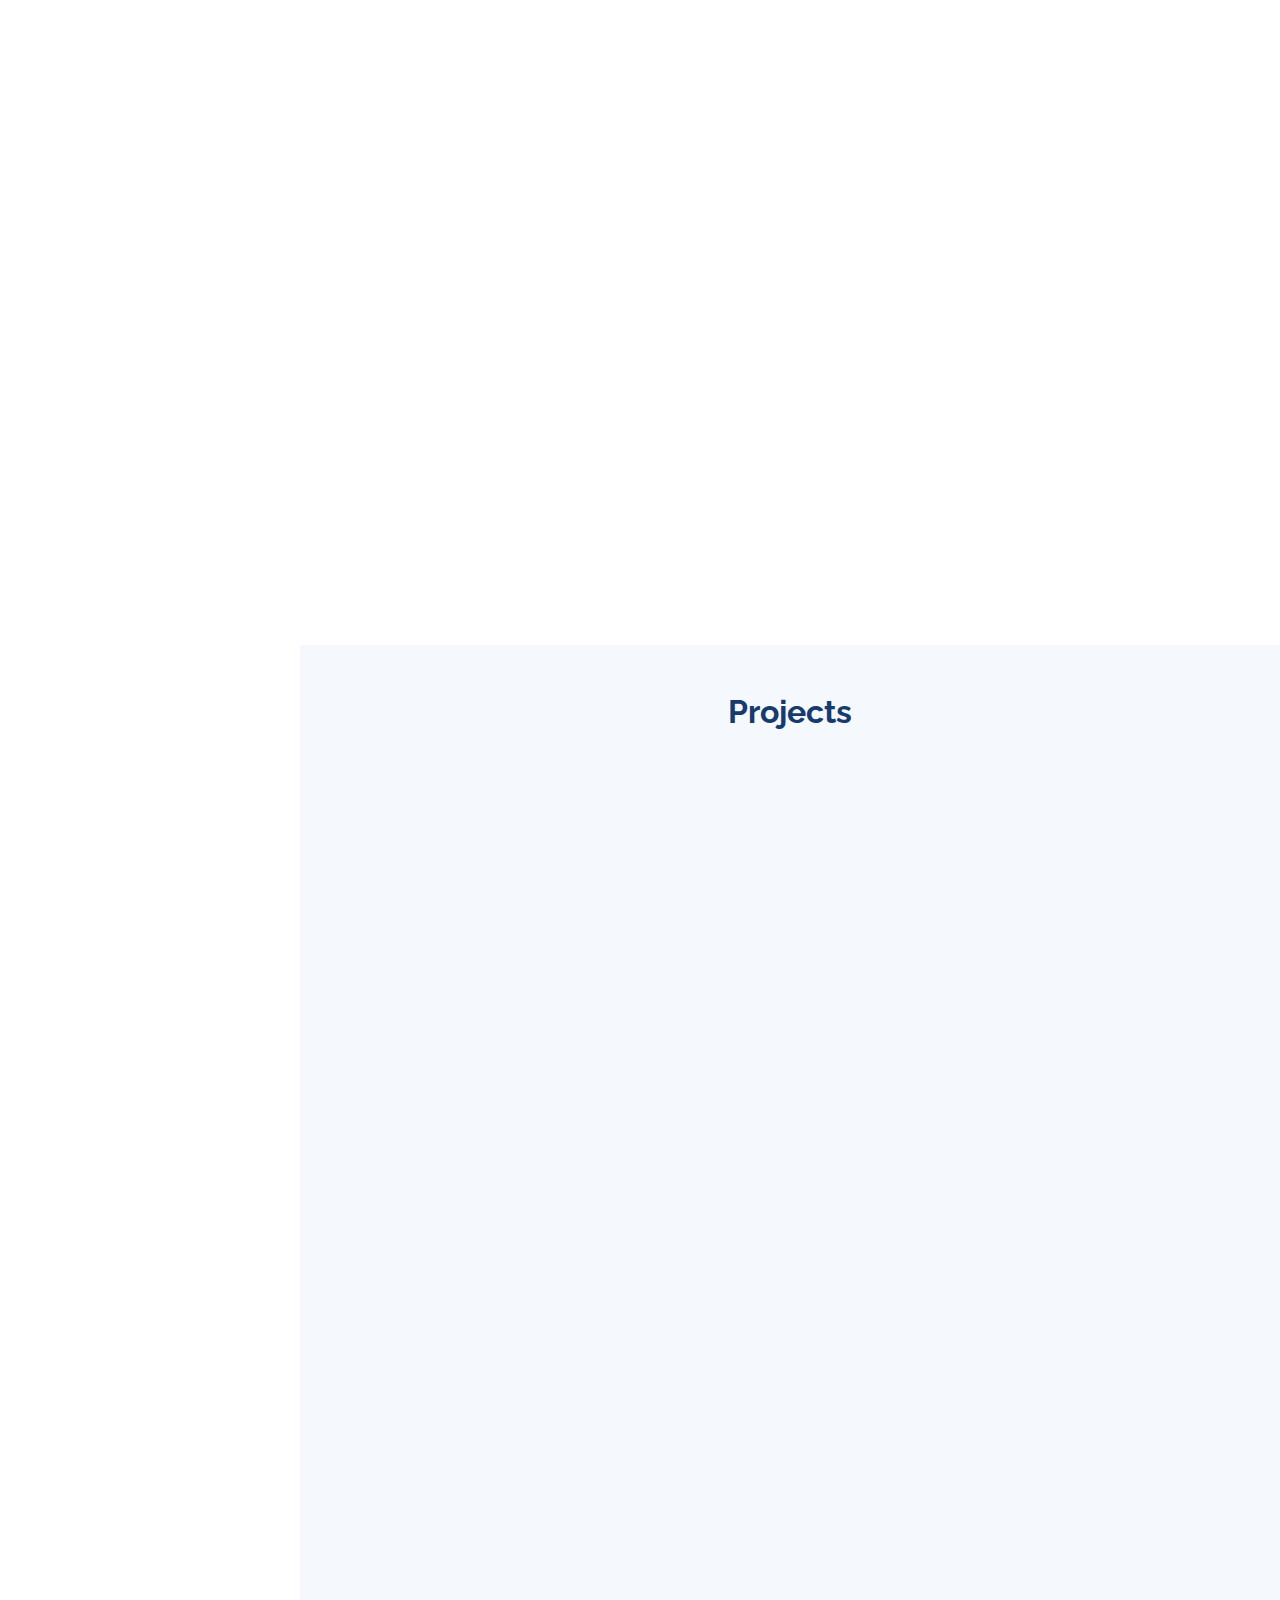
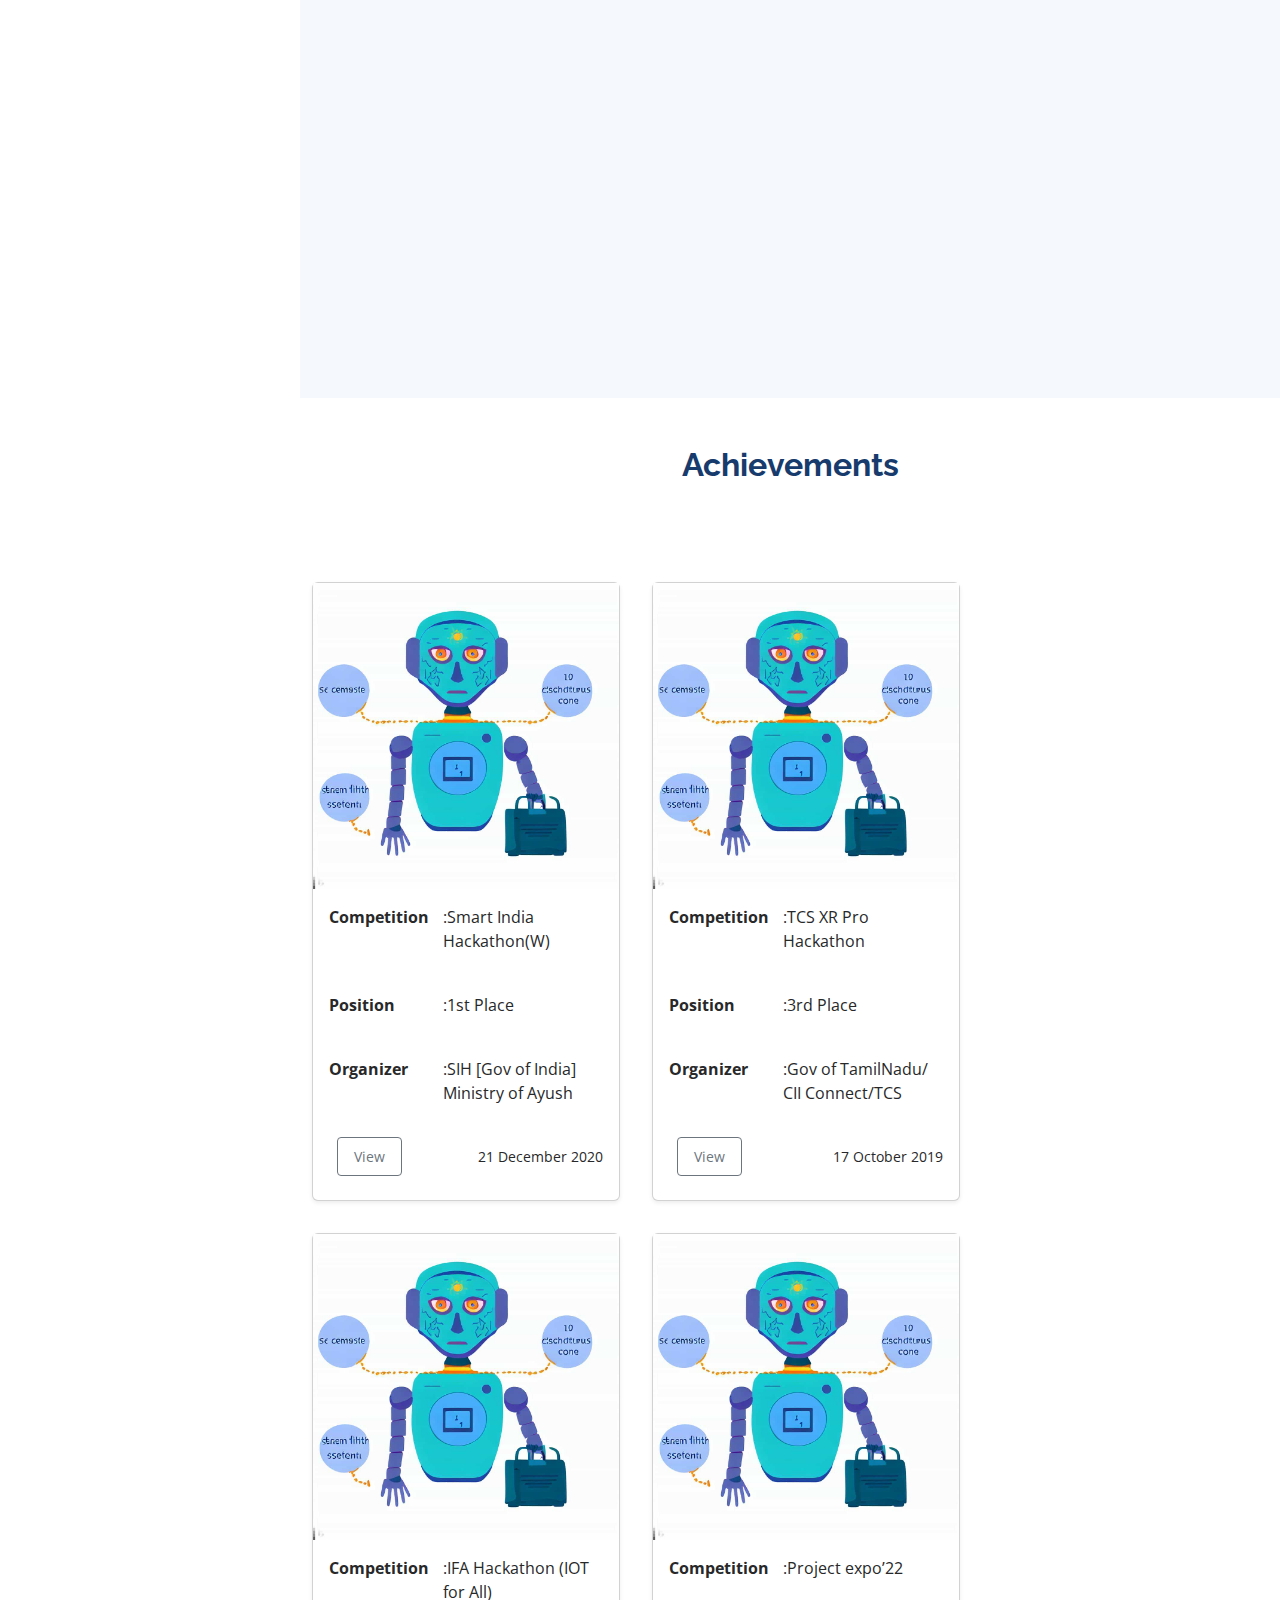
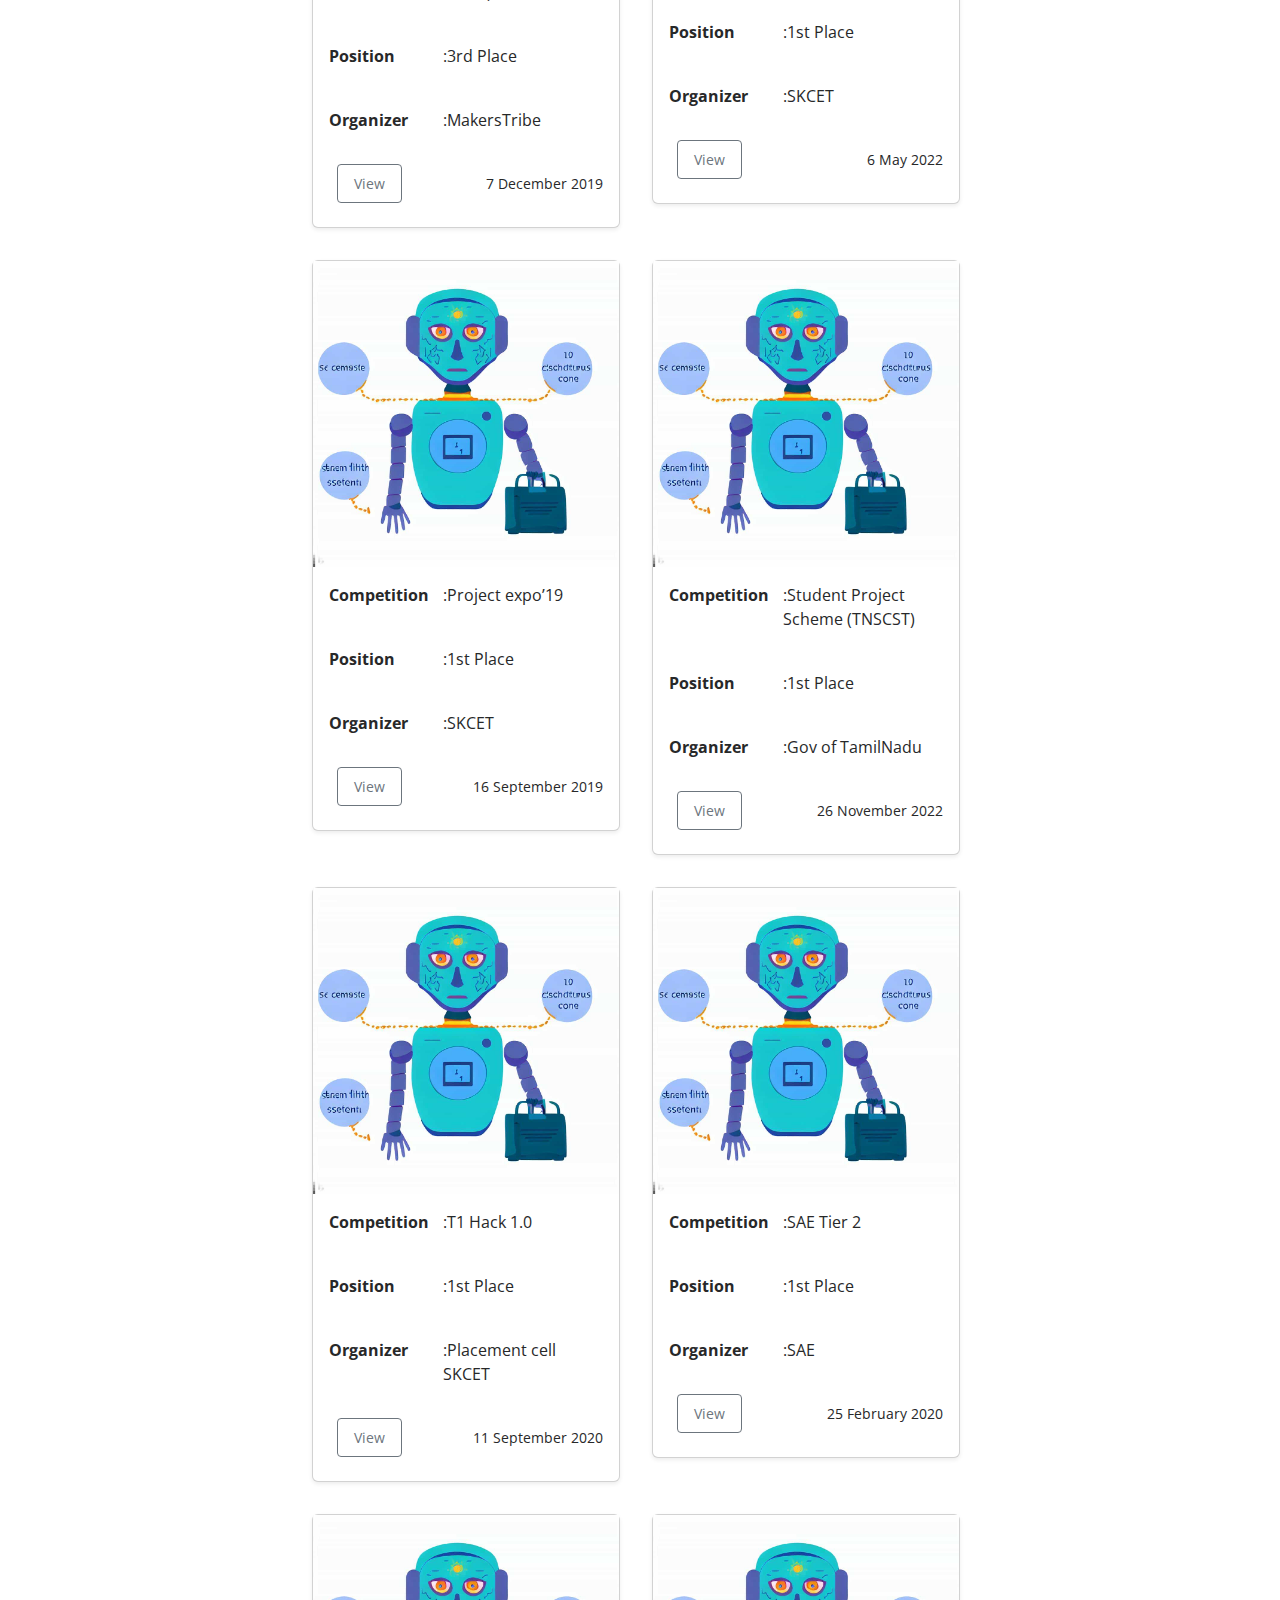
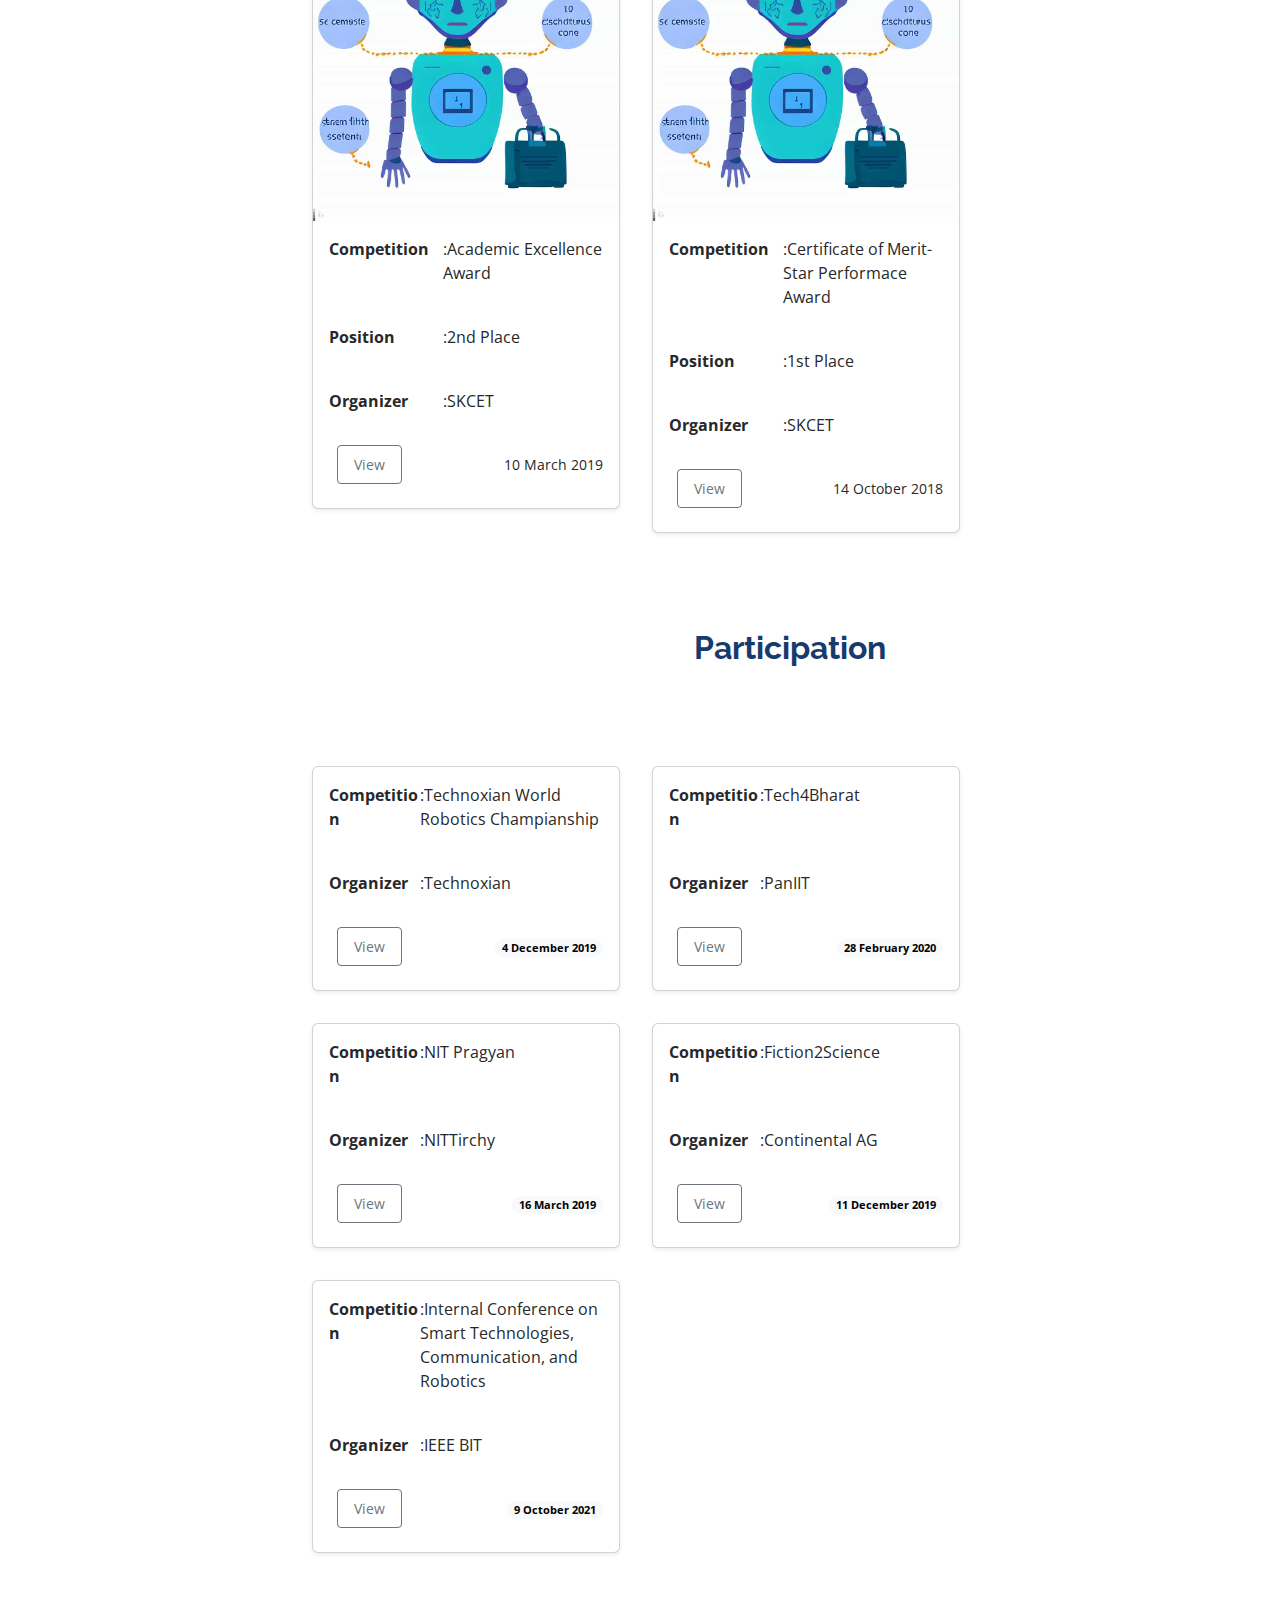
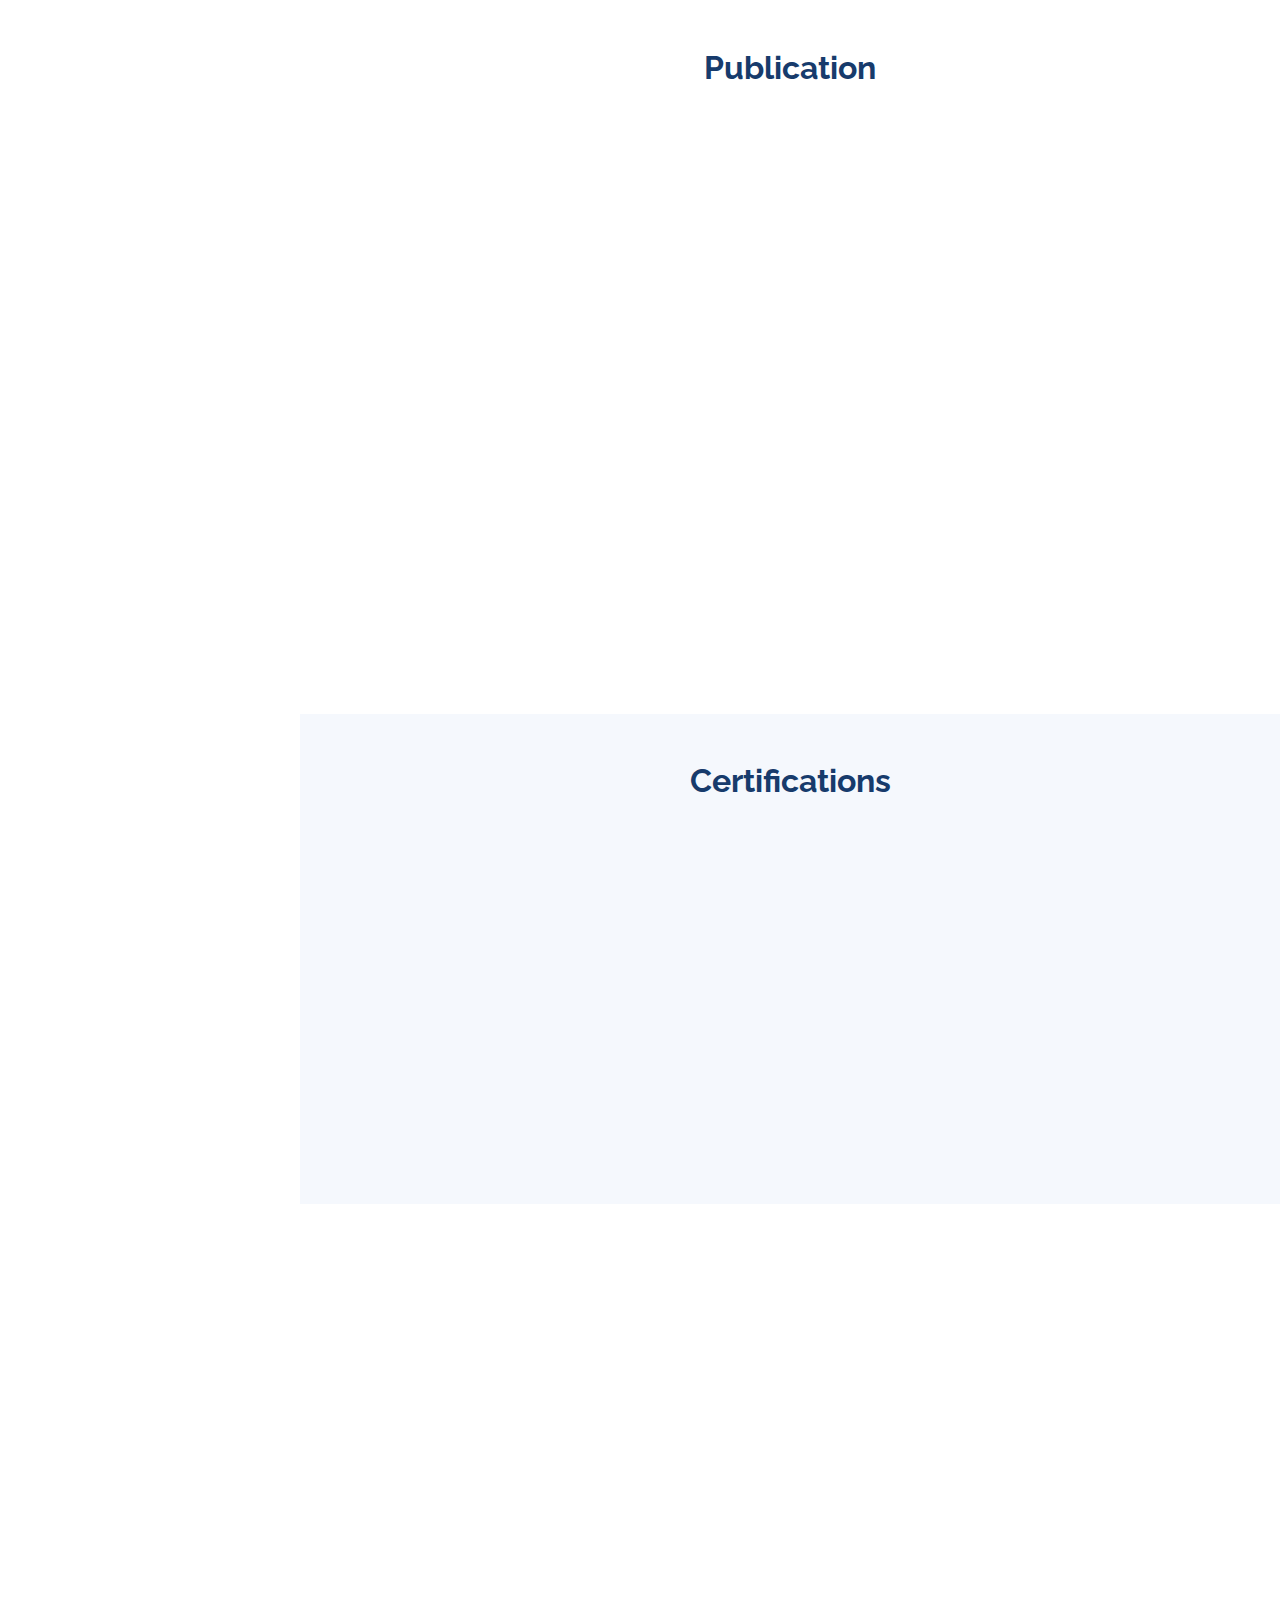
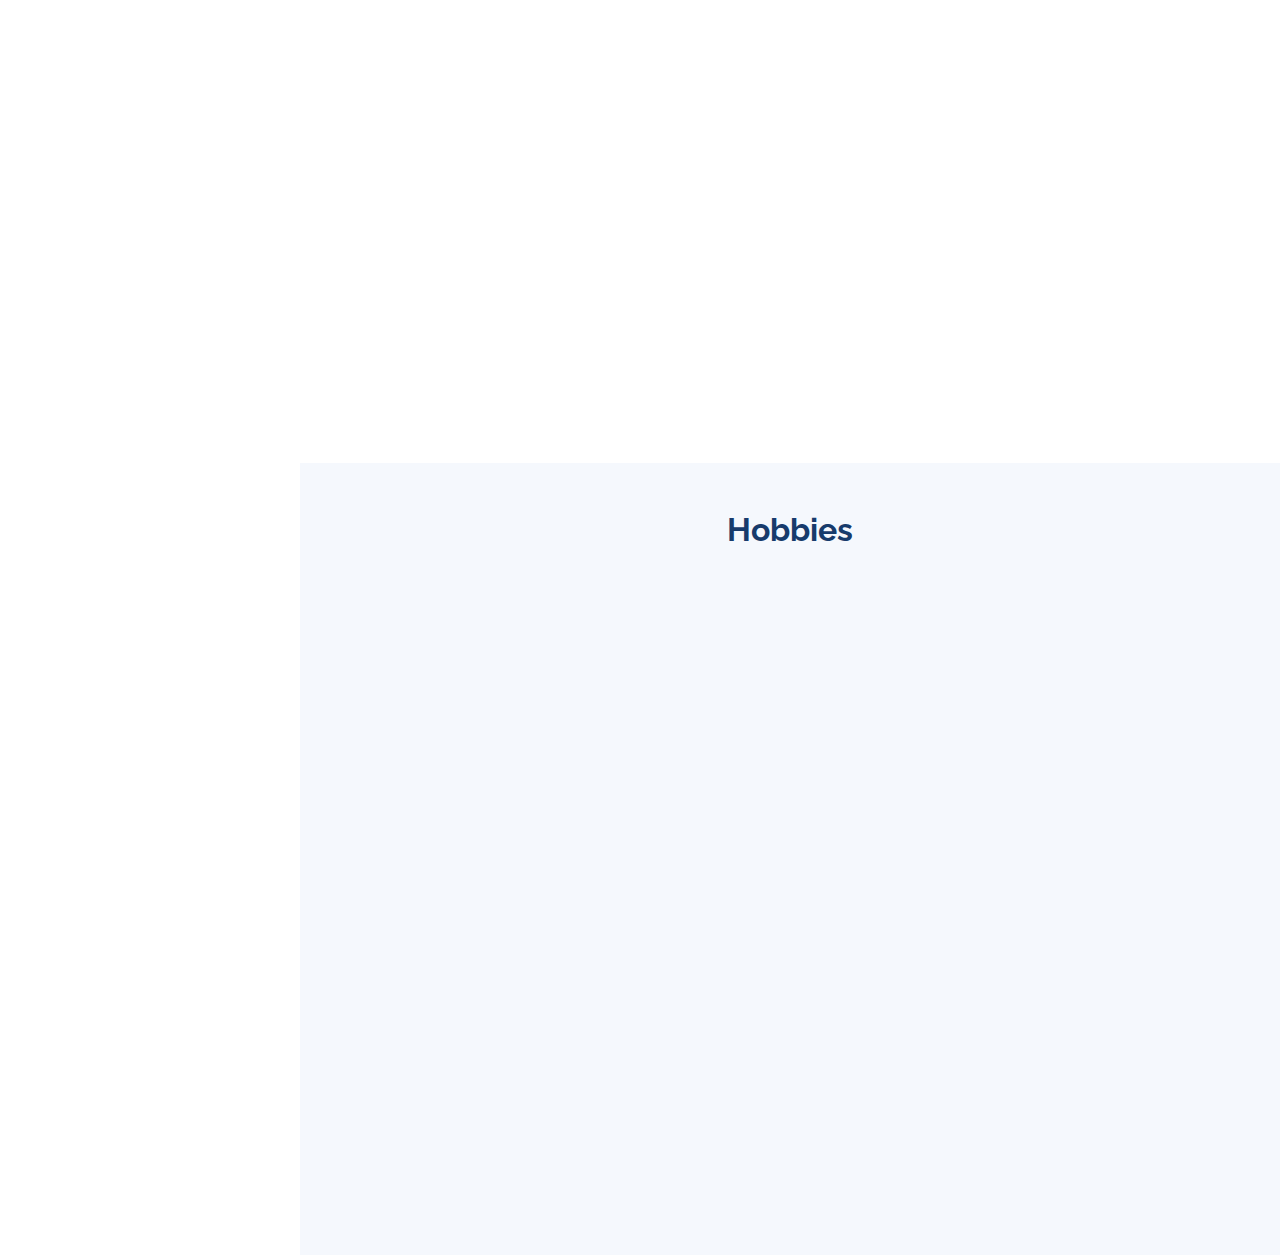
==== commit bafac36d: "spacing" ====
--- a/index.html
+++ b/index.html
@@ -34,6 +34,10 @@
   <link href="assets/css/dark-mode.css" rel="stylesheet" />
   <!-- Projects Fix CSS -->
   <link href="assets/css/projects-fix.css" rel="stylesheet" />
+  <!-- Cool Effects CSS -->
+  <link href="assets/css/cool-effects.css" rel="stylesheet" />
+  <!-- Uniform Spacing CSS -->
+  <link href="assets/css/uniform-spacing.css" rel="stylesheet" />
 
 
 </head>
@@ -50,10 +54,10 @@
   <!-- ======= Header ======= -->
   <header id="header">
     <div class="d-flex flex-column">
-      <div class="profile">
+      <div class="profile modern-profile">
         <img src="assets/img/1.jpg" alt="" class="img-fluid rounded-circle" />
-        <h1 class="text-light"><a href="index.html">Shibin Thomas </a></h1>
-        <div class="social-links mt-3 text-center">
+        <h1 class="text-light neon-text"><a href="index.html">Shibin Thomas </a></h1>
+        <div class="social-links mt-3 text-center modern-social">
           <a href="https://twitter.com/sshibinthomass" class="twitter" target="_blank"><i
               class="bx bxl-twitter"></i></a>
           <a href="https://www.facebook.com/shibint85" class="facebook" target="_blank"><i
@@ -113,8 +117,8 @@
   <!-- ======= Hero Section ======= -->
   <section id="hero" class="d-flex flex-column justify-content-center align-items-center">
     <div class="hero-container" data-aos="fade-in">
-      <h1>Shibin Thomas</h1>
-      <p>
+      <h1 class="neon-text">Shibin Thomas</h1>
+      <p class="typing-animation">
         I'm
         <span class="typed" data-typed-items="Learning, Unlearning, Relearning, Building"></span>
       </p>
@@ -127,7 +131,7 @@
     <!-- ======= About Section ======= -->
     <section id="about" class="about">
       <div class="container">
-        <div class="section-title">
+        <div class="section-title animated-title">
           <h2>About</h2>
           <p class="text-center">
             <p class="text-center">
@@ -416,7 +420,7 @@
     <!-- ======= Portfolio Section ======= -->
     <section id="project" class="portfolio section-bg">
       <div class="container">
-        <div class="section-title">
+        <div class="section-title animated-title">
           <h2>Projects</h2>
         </div>
 
@@ -443,14 +447,12 @@
     <!-- ======= Acheivements Section ======= -->
     <section id="acheivements">
       <div class="container">
-        <div class="section-title">
+        <div class="section-title animated-title">
           <h2>Achievements</h2>
         </div>
         <div class="all-achievements row row-cols-1 row-cols-sm-2 row-cols-md-3 g-3">
-
-        </div>
-
-      </div>
+          <!-- Achievements will be loaded here dynamically -->
+        </div>
       </div>
     </section>
     <!-- End Acheivements Section -->
@@ -458,14 +460,12 @@
     <!-- ======= Participation Section ======= -->
     <section id="participations">
       <div class="container">
-        <div class="section-title">
+        <div class="section-title animated-title">
           <h2>Participation</h2>
         </div>
         <div class="all-participations row row-cols-1 row-cols-sm-2 row-cols-md-3 g-3">
-
-        </div>
-
-      </div>
+          <!-- Participations will be loaded here dynamically -->
+        </div>
       </div>
     </section>
     <!-- End Participation Section -->
@@ -473,10 +473,8 @@
     <!-- ======= Publication Section ======= -->
     <section id="publication" class="services">
       <div class="container">
-        <div class="section-title">
+        <div class="section-title animated-title">
           <h2>Publication</h2>
-          <p>
-          </p>
         </div>
         <div class="row">
           <div class="col-lg-4 col-md-6 icon-box" data-aos="fade-up">
@@ -553,186 +551,162 @@
     </section>
     <!-- End publication Section -->
 
-      <!-- ======= Certification Section ======= -->
-      <section id="certification" class="portfolio section-bg">
-        <div class="container">
-
-          <div class="section-title">
-            <h2>Certifications</h2>
-            <p></p>
-          </div>
-
-          <div class="row portfolio-container" data-aos="fade-up" data-aos-delay="100">
-
-            <div class="col-lg-4 col-md-6 portfolio-item">
-              <div class="portfolio-wrap">
-                <img src="assets/img/certifications/Deep_Learing_Specialization.jpg" class="img-fluid" alt="">
-                <div class="portfolio-links">
-                  <a href="assets/img/certifications/Deep_Learing_Specialization.jpg" data-gallery="portfolioGallery"
-                    class="portfolio-lightbox" target="_blank" title="Deep Learing Specialization"><i
-                      class="bx bx-plus"></i></a>
-                </div>
-              </div>
-            </div>
-
-            <div class="col-lg-4 col-md-6 portfolio-item">
-              <div class="portfolio-wrap">
-                <img src="assets/img/certifications/NIT_Pragyan.jpg" class="img-fluid" alt="">
-                <div class="portfolio-links">
-                  <a href="assets/img/certifications/NIT_Pragyan.jpg" data-gallery="portfolioGallery"
-                    class="portfolio-lightbox" target="_blank" title="NIT Pragyan"><i class="bx bx-plus"></i></a>
-                </div>
-              </div>
-            </div>
-
-            <div class="col-lg-4 col-md-6 portfolio-item">
-              <div class="d-flex justify-content-center pt-3 mt-5">
-                <a href="certification.html"><img src="assets/img/show more.png" alt="Computer Man"
-                    style="width:80px;height:80px;"></a>
-              </div>
-              <br> <a class="d-flex justify-content-center" href="certification.html">Show More...</a>
-            </div>
-
-
-          </div>
-
-        </div>
-
-        </div>
-      </section><!-- End Certification Section -->
-
-      <!-- ======= skills Section ======= -->
-      <section id="skills" class="skills">
-        <div class="container" data-aos="fade-up">
-
-          <div class="skills-title">
-            <h2>Skills</h2>
-          </div>
-
-          <div class="row">
-
-
-            <div class="col-lg-4 col-md-6 mt-4" data-aos="zoom-in" data-aos-delay="100">
-              <div class="icon-box">
-                <div class="icon">
-                  <img
-                    src="https://raw.githubusercontent.com/sshibinthomass/web-images/c6b741f520205fd91165b168e119eda0012bd50f/Portfolio/Portfoilo%20site/P-icons/python.svg"
-                    alt="Kiwi standing on oval" width="100" height="100">
-                </div>
-                <h4><a>Python</a></h4>
-              </div>
-            </div>
-
-
-            <div class="col-lg-4 col-md-6 mt-4" data-aos="zoom-in" data-aos-delay="100">
-              <div class="icon-box">
-                <div class="icon">
+    <!-- ======= Certification Section ======= -->
+    <section id="certification" class="portfolio section-bg">
+      <div class="container">
+        <div class="section-title animated-title">
+          <h2>Certifications</h2>
+        </div>
+
+        <div class="row portfolio-container" data-aos="fade-up" data-aos-delay="100">
+          <div class="col-lg-4 col-md-6 portfolio-item">
+            <div class="portfolio-wrap">
+              <img src="assets/img/certifications/Deep_Learing_Specialization.jpg" class="img-fluid" alt="">
+              <div class="portfolio-links">
+                <a href="assets/img/certifications/Deep_Learing_Specialization.jpg" data-gallery="portfolioGallery"
+                  class="portfolio-lightbox" target="_blank" title="Deep Learing Specialization"><i
+                  class="bx bx-plus"></i></a>
+              </div>
+            </div>
+          </div>
+
+          <div class="col-lg-4 col-md-6 portfolio-item">
+            <div class="portfolio-wrap">
+              <img src="assets/img/certifications/NIT_Pragyan.jpg" class="img-fluid" alt="">
+              <div class="portfolio-links">
+                <a href="assets/img/certifications/NIT_Pragyan.jpg" data-gallery="portfolioGallery"
+                  class="portfolio-lightbox" target="_blank" title="NIT Pragyan"><i class="bx bx-plus"></i></a>
+              </div>
+            </div>
+          </div>
+
+          <div class="col-lg-4 col-md-6 portfolio-item">
+            <div class="d-flex justify-content-center pt-3 mt-5">
+              <a href="certification.html"><img src="assets/img/show more.png" alt="Computer Man"
+                style="width:80px;height:80px;"></a>
+            </div>
+            <br> <a class="d-flex justify-content-center" href="certification.html">Show More...</a>
+          </div>
+        </div>
+      </div>
+    </section><!-- End Certification Section -->
+
+    <!-- ======= skills Section ======= -->
+    <section id="skills" class="skills">
+      <div class="container" data-aos="fade-up">
+        <div class="skills-title animated-title">
+          <h2>Skills</h2>
+        </div>
+        <div class="row">
+          <div class="col-lg-3 col-md-6 mt-4" data-aos="zoom-in" data-aos-delay="100">
+            <div class="icon-box glass-card">
+              <div class="icon animated-icon">
+                <img
+                  src="https://raw.githubusercontent.com/sshibinthomass/web-images/c6b741f520205fd91165b168e119eda0012bd50f/Portfolio/Portfoilo%20site/P-icons/python.svg"
+                  alt="Python" width="80" height="80">
+                </div>
+              <h4><a>Python</a></h4>
+            </div>
+          </div>
+            <div class="col-lg-3 col-md-6 mt-4" data-aos="zoom-in" data-aos-delay="100">
+              <div class="icon-box glass-card">
+                <div class="icon animated-icon">
                   <img
                     src="https://raw.githubusercontent.com/sshibinthomass/web-images/main/Portfolio/Portfoilo%20site/P-icons/raspberry-pi.svg"
-                    alt="Kiwi standing on oval" width="100" height="100">
+                    alt="Raspberry Pi" width="80" height="80">
                 </div>
                 <h4><a>Raspberry-Pi</a></h4>
               </div>
             </div>
 
-            <div class="col-lg-4 col-md-6 mt-4" data-aos="zoom-in" data-aos-delay="100">
-              <div class="icon-box">
-                <div class="icon">
+            <div class="col-lg-3 col-md-6 mt-4" data-aos="zoom-in" data-aos-delay="100">
+              <div class="icon-box glass-card">
+                <div class="icon animated-icon">
                   <img
                     src="https://raw.githubusercontent.com/sshibinthomass/web-images/main/Portfolio/Portfoilo%20site/P-icons/matlab.svg"
-                    alt="Kiwi standing on oval" width="100" height="100">
+                    alt="Matlab" width="80" height="80">
                 </div>
                 <h4><a>Matlab</a></h4>
               </div>
             </div>
-
-
-
-            <div class="col-lg-4 col-md-6 mt-4" data-aos="zoom-in" data-aos-delay="100">
-              <div class="icon-box">
-                <div class="icon">
+            <div class="col-lg-3 col-md-6 mt-4" data-aos="zoom-in" data-aos-delay="100">
+              <div class="icon-box glass-card">
+                <div class="icon animated-icon">
                   <img
                     src="https://raw.githubusercontent.com/sshibinthomass/web-images/c6b741f520205fd91165b168e119eda0012bd50f/Portfolio/Portfoilo%20site/P-icons/django.svg"
-                    alt="Kiwi standing on oval" width="100" height="100">
+                    alt="Django" width="80" height="80">
                 </div>
                 <h4><a>Django</a></h4>
               </div>
             </div>
 
-            <div class="col-lg-4 col-md-6 mt-4" data-aos="zoom-in" data-aos-delay="100">
-              <div class="icon-box">
-                <div class="icon">
+            <div class="col-lg-3 col-md-6 mt-4" data-aos="zoom-in" data-aos-delay="100">
+              <div class="icon-box glass-card">
+                <div class="icon animated-icon">
                   <img
                     src="https://raw.githubusercontent.com/sshibinthomass/web-images/c6b741f520205fd91165b168e119eda0012bd50f/Portfolio/Portfoilo%20site/P-icons/tensorflow.svg"
-                    alt="Kiwi standing on oval" width="100" height="100">
+                    alt="Tensorflow" width="80" height="80">
                 </div>
                 <h4><a>Tensorflow</a></h4>
               </div>
             </div>
-
-            <div class="col-lg-4 col-md-6 mt-4" data-aos="zoom-in" data-aos-delay="100">
-              <div class="icon-box">
-                <div class="icon">
-                  <img src="https://raw.githubusercontent.com/sshibinthomass/web-images/c6b741f520205fd91165b168e119eda0012bd50f/Portfolio/Portfoilo%20site/P-icons/opencv.svg
-                " alt="Kiwi standing on oval" width="100" height="100">
+            <div class="col-lg-3 col-md-6 mt-4" data-aos="zoom-in" data-aos-delay="100">
+              <div class="icon-box glass-card">
+                <div class="icon animated-icon">
+                  <img src="https://raw.githubusercontent.com/sshibinthomass/web-images/c6b741f520205fd91165b168e119eda0012bd50f/Portfolio/Portfoilo%20site/P-icons/opencv.svg"
+                   alt="OpenCV" width="80" height="80">
                 </div>
                 <h4><a>OpenCV</a></h4>
               </div>
             </div>
-
-            <div class="col-lg-4 col-md-6 mt-4" data-aos="zoom-in" data-aos-delay="100">
-              <div class="icon-box">
-                <div class="icon">
+            <div class="col-lg-3 col-md-6 mt-4" data-aos="zoom-in" data-aos-delay="100">
+              <div class="icon-box glass-card">
+                <div class="icon animated-icon">
                   <img
                     src="https://raw.githubusercontent.com/sshibinthomass/web-images/c6b741f520205fd91165b168e119eda0012bd50f/Portfolio/Portfoilo%20site/P-icons/unity.svg"
-                    alt="Kiwi standing on oval" width="100" height="100">
+                    alt="Unity" width="80" height="80">
                 </div>
                 <h4><a>Unity</a></h4>
               </div>
             </div>
-
-            <div class="col-lg-4 col-md-6 mt-4" data-aos="zoom-in" data-aos-delay="100">
-              <div class="icon-box">
-                <div class="icon">
+            <div class="col-lg-3 col-md-6 mt-4" data-aos="zoom-in" data-aos-delay="100">
+              <div class="icon-box glass-card">
+                <div class="icon animated-icon">
                   <img
                     src="https://raw.githubusercontent.com/sshibinthomass/web-images/c6b741f520205fd91165b168e119eda0012bd50f/Portfolio/Portfoilo%20site/P-icons/vr-ar.svg"
-                    alt="Kiwi standing on oval" width="100" height="100">
+                    alt="Google VR" width="80" height="80">
                 </div>
                 <h4><a>Google VR</a></h4>
               </div>
             </div>
-
-            <div class="col-lg-4 col-md-6 mt-4" data-aos="zoom-in" data-aos-delay="100">
-              <div class="icon-box">
-                <div class="icon">
+            <div class="col-lg-3 col-md-6 mt-4" data-aos="zoom-in" data-aos-delay="100">
+              <div class="icon-box glass-card">
+                <div class="icon animated-icon">
                   <img
                     src="https://raw.githubusercontent.com/sshibinthomass/web-images/8bcb236f8e9226de3ca3e9beb68d78b2814729df/Portfolio/Portfoilo%20site/P-icons/ar.svg"
-                    alt="Kiwi standing on oval" width="100" height="100">
+                    alt="AR Core" width="80" height="80">
                 </div>
                 <h4><a>AR Core</a></h4>
               </div>
             </div>
-
-            <div class="col-lg-4 col-md-6 mt-4" data-aos="zoom-in" data-aos-delay="100">
-              <div class="icon-box">
-                <div class="icon">
+            <div class="col-lg-3 col-md-6 mt-4" data-aos="zoom-in" data-aos-delay="100">
+              <div class="icon-box glass-card">
+                <div class="icon animated-icon">
                   <img
                     src="https://raw.githubusercontent.com/sshibinthomass/web-images/8bcb236f8e9226de3ca3e9beb68d78b2814729df/Portfolio/Portfoilo%20site/P-icons/github.svg"
-                    alt="Kiwi standing on oval" width="100" height="100">
+                    alt="Github" width="80" height="80">
                 </div>
                 <h4><a>Github</a></h4>
               </div>
             </div>
           </div>
         </div>
-
-
       </section><!-- End skills Section -->
 
       <!-- ======= Hobbies Section ======= -->
       <section id="Hobbies" class="testimonials section-bg">
         <div class="container">
-          <div class="section-title">
+          <div class="section-title animated-title">
             <h2>Hobbies</h2>
             <p>
 
@@ -831,7 +805,7 @@
       <!-- ======= Contact Section =======
       <section id="contact" class="contact">
         <div class="container">
-          <div class="section-title">
+          <div class="section-title animated-title">
             <h2>Contact</h2>
             <p>
 
@@ -933,6 +907,8 @@
   <script src="./assets/js/participationHome.js"></script>
   <!-- Dark Mode JS -->
   <script src="./assets/js/dark-mode.js"></script>
+  <!-- Cool Effects JS -->
+  <script src="./assets/js/cool-effects.js"></script>
 
 
 </body>
--- a/assets/css/style.css
+++ b/assets/css/style.css
@@ -228,7 +228,7 @@
 #hero {
   width: 100%;
   height: 100vh;
-  background: url("../img/img1.jpeg") top center;
+  background: url("../img/4.jpg") top center;
   background-size: cover;
 }
 
@@ -751,16 +751,16 @@
 }
 
 .testimonials .testimonial-item .testimonial-img {
-  width: 90px;
-  border-radius: 50%;
+  width: 160px;
+  border-radius: 40%;
   margin: 0 auto;
 }
 
 .testimonials .testimonial-item h3 {
-  font-size: 18px;
+  font-size: 24px;
   font-weight: bold;
   margin: 10px 0 5px 0;
-  color: #111;
+  color: #11111188;
 }
 
 .testimonials .testimonial-item h4 {
@@ -1109,16 +1109,17 @@
 --------------------------------------------------------------*/
 .skills .icon-box {
   text-align: center;
-  padding: 20px 20px 20px 20px;
+  padding: 15px 15px 15px 15px;
   transition: all ease-in-out 0.3s;
   background: rgba(218, 137, 137, 0.397);
   box-shadow: 0px 0 35px 0 rgba(0, 0, 0, 0.08);
+  height: 100%;
 }
 
 .skills .icon-box .icon {
   margin: 0 auto;
-  width: 100px;
-  height: 100px;
+  width: 90px;
+  height: 90px;
   display: flex;
   align-items: center;
   justify-content: center;
@@ -1146,7 +1147,7 @@
 .skills .icon-box h4 {
   font-weight: 600;
   margin: 5px 0 0px 0;
-  font-size: 22px;
+  font-size: 18px;
 }
 
 .skills .icon-box h4 a {
@@ -1231,3 +1232,34 @@
 .skills .iconbox-teal:hover .icon path {
   fill: #11dbcf;
 }
+
+/* Mobile responsive styles for skills */
+@media (max-width: 992px) {
+  .skills .icon-box {
+    padding: 15px 10px;
+  }
+
+  .skills .icon-box .icon {
+    width: 80px;
+    height: 80px;
+  }
+
+  .skills .icon-box h4 {
+    font-size: 16px;
+  }
+}
+
+@media (max-width: 768px) {
+  .skills .icon-box {
+    padding: 10px 5px;
+  }
+
+  .skills .icon-box .icon {
+    width: 70px;
+    height: 70px;
+  }
+
+  .skills .icon-box h4 {
+    font-size: 14px;
+  }
+}
--- a/assets/css/dark-mode.css
+++ b/assets/css/dark-mode.css
@@ -322,4 +322,18 @@
     padding: 3px 8px;
     font-size: 12px;
   }
-}
+
+  /* Mobile optimizations for skills section */
+  body.dark-mode .skills .icon-box {
+    padding: 10px;
+  }
+
+  body.dark-mode .skills .icon-box .icon {
+    width: 70px;
+    height: 70px;
+  }
+
+  body.dark-mode .skills .icon-box h4 {
+    font-size: 14px;
+  }
+}
--- a/assets/css/cool-effects.css
+++ b/assets/css/cool-effects.css
@@ -0,0 +1,319 @@
+/**
+* Cool Modern Effects for Portfolio Site
+*/
+
+/* Modern Gradients */
+:root {
+  --gradient-primary: linear-gradient(135deg, #6e8efb, #a777e3);
+  --gradient-secondary: linear-gradient(135deg, #2b5876, #4e4376);
+  --gradient-accent: linear-gradient(135deg, #11998e, #38ef7d);
+  --gradient-dark: linear-gradient(135deg, #0f2027, #203a43, #2c5364);
+  --gradient-light: linear-gradient(135deg, #e0eafc, #cfdef3);
+  --glass-bg: rgba(255, 255, 255, 0.1);
+  --glass-border: rgba(255, 255, 255, 0.18);
+  --glass-shadow: 0 8px 32px 0 rgba(31, 38, 135, 0.37);
+  --neon-shadow: 0 0 10px rgba(20, 157, 221, 0.7), 0 0 20px rgba(20, 157, 221, 0.5), 0 0 30px rgba(20, 157, 221, 0.3);
+  --neon-text-shadow: 0 0 5px rgba(20, 157, 221, 0.7), 0 0 10px rgba(20, 157, 221, 0.5);
+}
+
+/* Dark mode gradients */
+body.dark-mode {
+  --gradient-primary: linear-gradient(135deg, #4b6cb7, #182848);
+  --gradient-secondary: linear-gradient(135deg, #243B55, #141E30);
+  --gradient-accent: linear-gradient(135deg, #00b09b, #96c93d);
+  --glass-bg: rgba(20, 20, 20, 0.2);
+  --glass-border: rgba(255, 255, 255, 0.08);
+}
+
+/* Animated Background */
+.bg-animation {
+  position: fixed;
+  top: 0;
+  left: 0;
+  width: 100%;
+  height: 100%;
+  z-index: -1;
+  opacity: 0.05;
+  pointer-events: none;
+}
+
+body.dark-mode .bg-animation {
+  opacity: 0.1;
+}
+
+/* Glassmorphism Cards */
+.glass-card {
+  background: var(--glass-bg);
+  backdrop-filter: blur(8px);
+  -webkit-backdrop-filter: blur(8px);
+  border-radius: 10px;
+  border: 1px solid var(--glass-border);
+  box-shadow: var(--glass-shadow);
+  transition: all 0.3s ease;
+}
+
+.glass-card:hover {
+  transform: translateY(-5px);
+  box-shadow: var(--glass-shadow), 0 10px 20px rgba(0, 0, 0, 0.1);
+}
+
+/* Modern Profile Section */
+.modern-profile {
+  position: relative;
+  overflow: hidden;
+  border-radius: 20px;
+  transition: all 0.5s ease;
+}
+
+.modern-profile img {
+  transition: all 0.5s ease;
+}
+
+.modern-profile:hover img {
+  transform: scale(1.05);
+}
+
+.modern-profile::before {
+  content: '';
+  position: absolute;
+  top: -50%;
+  left: -50%;
+  width: 200%;
+  height: 200%;
+  background: conic-gradient(transparent, rgba(20, 157, 221, 0.3), transparent 30%);
+  animation: rotate 4s linear infinite;
+}
+
+.modern-profile::after {
+  content: '';
+  position: absolute;
+  inset: 3px;
+  border-radius: 16px;
+  background: inherit;
+}
+
+@keyframes rotate {
+  100% {
+    transform: rotate(1turn);
+  }
+}
+
+/* Modern Social Links */
+.modern-social a {
+  position: relative;
+  overflow: hidden;
+  transition: all 0.3s ease;
+  transform: translateY(0);
+}
+
+.modern-social a:hover {
+  transform: translateY(-5px);
+  box-shadow: var(--neon-shadow);
+}
+
+.modern-social a::before {
+  content: '';
+  position: absolute;
+  top: 0;
+  left: 0;
+  width: 100%;
+  height: 100%;
+  background: rgba(255, 255, 255, 0.1);
+  transform: translateX(-100%);
+  transition: all 0.3s ease;
+}
+
+.modern-social a:hover::before {
+  transform: translateX(0);
+}
+
+/* Cool Button Styles */
+.cool-btn {
+  position: relative;
+  overflow: hidden;
+  border-radius: 30px;
+  padding: 10px 25px;
+  background: var(--gradient-primary);
+  color: white;
+  border: none;
+  cursor: pointer;
+  transition: all 0.3s ease;
+  z-index: 1;
+}
+
+.cool-btn::before {
+  content: '';
+  position: absolute;
+  top: 0;
+  left: 0;
+  width: 100%;
+  height: 100%;
+  background: var(--gradient-secondary);
+  z-index: -1;
+  transition: all 0.5s ease;
+  opacity: 0;
+}
+
+.cool-btn:hover::before {
+  opacity: 1;
+}
+
+.cool-btn:hover {
+  transform: translateY(-3px);
+  box-shadow: 0 10px 20px rgba(0, 0, 0, 0.2);
+}
+
+.cool-btn:active {
+  transform: translateY(-1px);
+  box-shadow: 0 5px 10px rgba(0, 0, 0, 0.2);
+}
+
+/* Neon Text Effect */
+.neon-text {
+  color: #fff;
+  text-shadow: var(--neon-text-shadow);
+}
+
+/* Custom Scrollbar */
+::-webkit-scrollbar {
+  width: 10px;
+}
+
+::-webkit-scrollbar-track {
+  background: #f1f1f1;
+  border-radius: 10px;
+}
+
+::-webkit-scrollbar-thumb {
+  background: linear-gradient(to bottom, #149ddd, #37b3ed);
+  border-radius: 10px;
+}
+
+::-webkit-scrollbar-thumb:hover {
+  background: linear-gradient(to bottom, #0e77a9, #149ddd);
+}
+
+body.dark-mode::-webkit-scrollbar-track {
+  background: #2d2d2d;
+}
+
+/* Animated Section Titles */
+.animated-title h2 {
+  position: relative;
+  display: inline-block;
+}
+
+.animated-title h2::after {
+  content: '';
+  position: absolute;
+  width: 100%;
+  transform: scaleX(0);
+  height: 3px;
+  bottom: -5px;
+  left: 0;
+  background: var(--gradient-accent);
+  transform-origin: bottom right;
+  transition: transform 0.5s ease-out;
+}
+
+.animated-title h2:hover::after {
+  transform: scaleX(1);
+  transform-origin: bottom left;
+}
+
+/* Skill Icons Animation */
+.animated-icon {
+  transition: all 0.3s ease;
+}
+
+.animated-icon:hover {
+  transform: translateY(-10px) scale(1.05);
+}
+
+.animated-icon img {
+  transition: all 0.3s ease;
+}
+
+.animated-icon:hover img {
+  filter: drop-shadow(0 0 8px rgba(20, 157, 221, 0.7));
+}
+
+/* Portfolio Item Hover Effects */
+.portfolio-cool-effect {
+  position: relative;
+  overflow: hidden;
+  border-radius: 10px;
+}
+
+.portfolio-cool-effect img {
+  transition: all 0.5s ease;
+}
+
+.portfolio-cool-effect:hover img {
+  transform: scale(1.1);
+  filter: brightness(0.7);
+}
+
+.portfolio-cool-effect .portfolio-info {
+  position: absolute;
+  bottom: -50px;
+  left: 0;
+  right: 0;
+  background: var(--glass-bg);
+  backdrop-filter: blur(10px);
+  padding: 15px;
+  transition: all 0.5s ease;
+  opacity: 0;
+}
+
+.portfolio-cool-effect:hover .portfolio-info {
+  bottom: 0;
+  opacity: 1;
+}
+
+/* Floating Animation */
+@keyframes float {
+  0% {
+    transform: translateY(0px);
+  }
+  50% {
+    transform: translateY(-10px);
+  }
+  100% {
+    transform: translateY(0px);
+  }
+}
+
+.floating {
+  animation: float 4s ease-in-out infinite;
+}
+
+/* Typing Animation */
+.typing-animation {
+  border-right: 2px solid #149ddd;
+  white-space: nowrap;
+  overflow: hidden;
+  animation: typing 3.5s steps(40, end), blink-caret 0.75s step-end infinite;
+}
+
+@keyframes typing {
+  from { width: 0 }
+  to { width: 100% }
+}
+
+@keyframes blink-caret {
+  from, to { border-color: transparent }
+  50% { border-color: #149ddd }
+}
+
+/* Mobile Optimizations */
+@media (max-width: 768px) {
+  .glass-card {
+    backdrop-filter: blur(5px);
+    -webkit-backdrop-filter: blur(5px);
+  }
+  
+  .modern-profile::before {
+    animation: rotate 6s linear infinite;
+  }
+}
--- a/assets/css/uniform-spacing.css
+++ b/assets/css/uniform-spacing.css
@@ -0,0 +1,171 @@
+/**
+* Uniform Spacing and Layout CSS
+* This file standardizes spacing across the entire website
+*/
+
+:root {
+  /* Spacing Variables */
+  --space-xs: 0.25rem;   /* 4px */
+  --space-sm: 0.5rem;    /* 8px */
+  --space-md: 1rem;      /* 16px */
+  --space-lg: 1.5rem;    /* 24px */
+  --space-xl: 2rem;      /* 32px */
+  --space-xxl: 3rem;     /* 48px */
+  
+  /* Section Spacing */
+  --section-padding-y: var(--space-xxl);
+  --section-title-margin-bottom: var(--space-xl);
+  
+  /* Card Spacing */
+  --card-padding: var(--space-md);
+  --card-margin-bottom: var(--space-lg);
+  --card-content-spacing: var(--space-md);
+  
+  /* Element Spacing */
+  --element-margin-bottom: var(--space-md);
+  --list-item-margin: var(--space-sm);
+  
+  /* Grid Spacing */
+  --grid-gap: var(--space-md);
+  --grid-item-margin: var(--space-md);
+}
+
+/* Apply consistent section spacing */
+section {
+  padding: var(--section-padding-y) 0;
+  margin-bottom: 0;
+}
+
+/* Standardize section titles */
+.section-title, .skills-title {
+  margin-bottom: var(--section-title-margin-bottom);
+  text-align: center;
+}
+
+.section-title h2, .skills-title h2 {
+  display: inline-block;
+  margin-bottom: var(--space-md);
+}
+
+/* Standardize card spacing */
+.icon-box, .portfolio-wrap, .testimonial-item, .contact .info {
+  padding: var(--card-padding);
+  margin-bottom: var(--card-margin-bottom);
+  height: 100%;
+}
+
+/* Standardize grid spacing */
+.row {
+  margin-bottom: var(--space-lg);
+}
+
+.row:last-child {
+  margin-bottom: 0;
+}
+
+/* Remove extra spacing between grid items */
+.row > [class*="col-"] {
+  margin-bottom: var(--grid-item-margin);
+}
+
+/* Standardize list spacing */
+ul {
+  padding-left: var(--space-lg);
+}
+
+ul li {
+  margin-bottom: var(--list-item-margin);
+}
+
+ul li:last-child {
+  margin-bottom: 0;
+}
+
+/* Standardize paragraph spacing */
+p {
+  margin-bottom: var(--element-margin-bottom);
+}
+
+p:last-child {
+  margin-bottom: 0;
+}
+
+/* Standardize heading spacing */
+h1, h2, h3, h4, h5, h6 {
+  margin-bottom: var(--space-md);
+}
+
+/* Standardize skills section */
+.skills .icon-box {
+  padding: var(--card-padding);
+  margin-bottom: var(--card-margin-bottom);
+  display: flex;
+  flex-direction: column;
+  align-items: center;
+  justify-content: center;
+  text-align: center;
+}
+
+.skills .icon {
+  margin-bottom: var(--space-md);
+}
+
+.skills .icon-box h4 {
+  margin-top: var(--space-md);
+  margin-bottom: 0;
+}
+
+/* Standardize portfolio items */
+.portfolio-item {
+  margin-bottom: var(--card-margin-bottom);
+}
+
+.portfolio-wrap {
+  margin-bottom: var(--space-sm);
+}
+
+/* Standardize achievements and participations */
+.all-achievements, .all-participations {
+  gap: var(--grid-gap);
+}
+
+/* Standardize contact info */
+.contact .info {
+  padding: var(--card-padding);
+}
+
+.contact .info i {
+  margin-bottom: var(--space-sm);
+}
+
+.contact .info h4 {
+  margin-bottom: var(--space-sm);
+}
+
+/* Standardize buttons */
+.btn {
+  padding: var(--space-sm) var(--space-md);
+  margin: var(--space-sm);
+}
+
+/* Standardize mobile spacing */
+@media (max-width: 768px) {
+  :root {
+    --section-padding-y: var(--space-xl);
+    --section-title-margin-bottom: var(--space-lg);
+    --card-padding: var(--space-sm);
+    --card-margin-bottom: var(--space-md);
+  }
+  
+  .skills .icon-box {
+    padding: var(--space-sm);
+  }
+  
+  .skills .icon {
+    margin-bottom: var(--space-sm);
+  }
+  
+  .skills .icon-box h4 {
+    margin-top: var(--space-sm);
+  }
+}
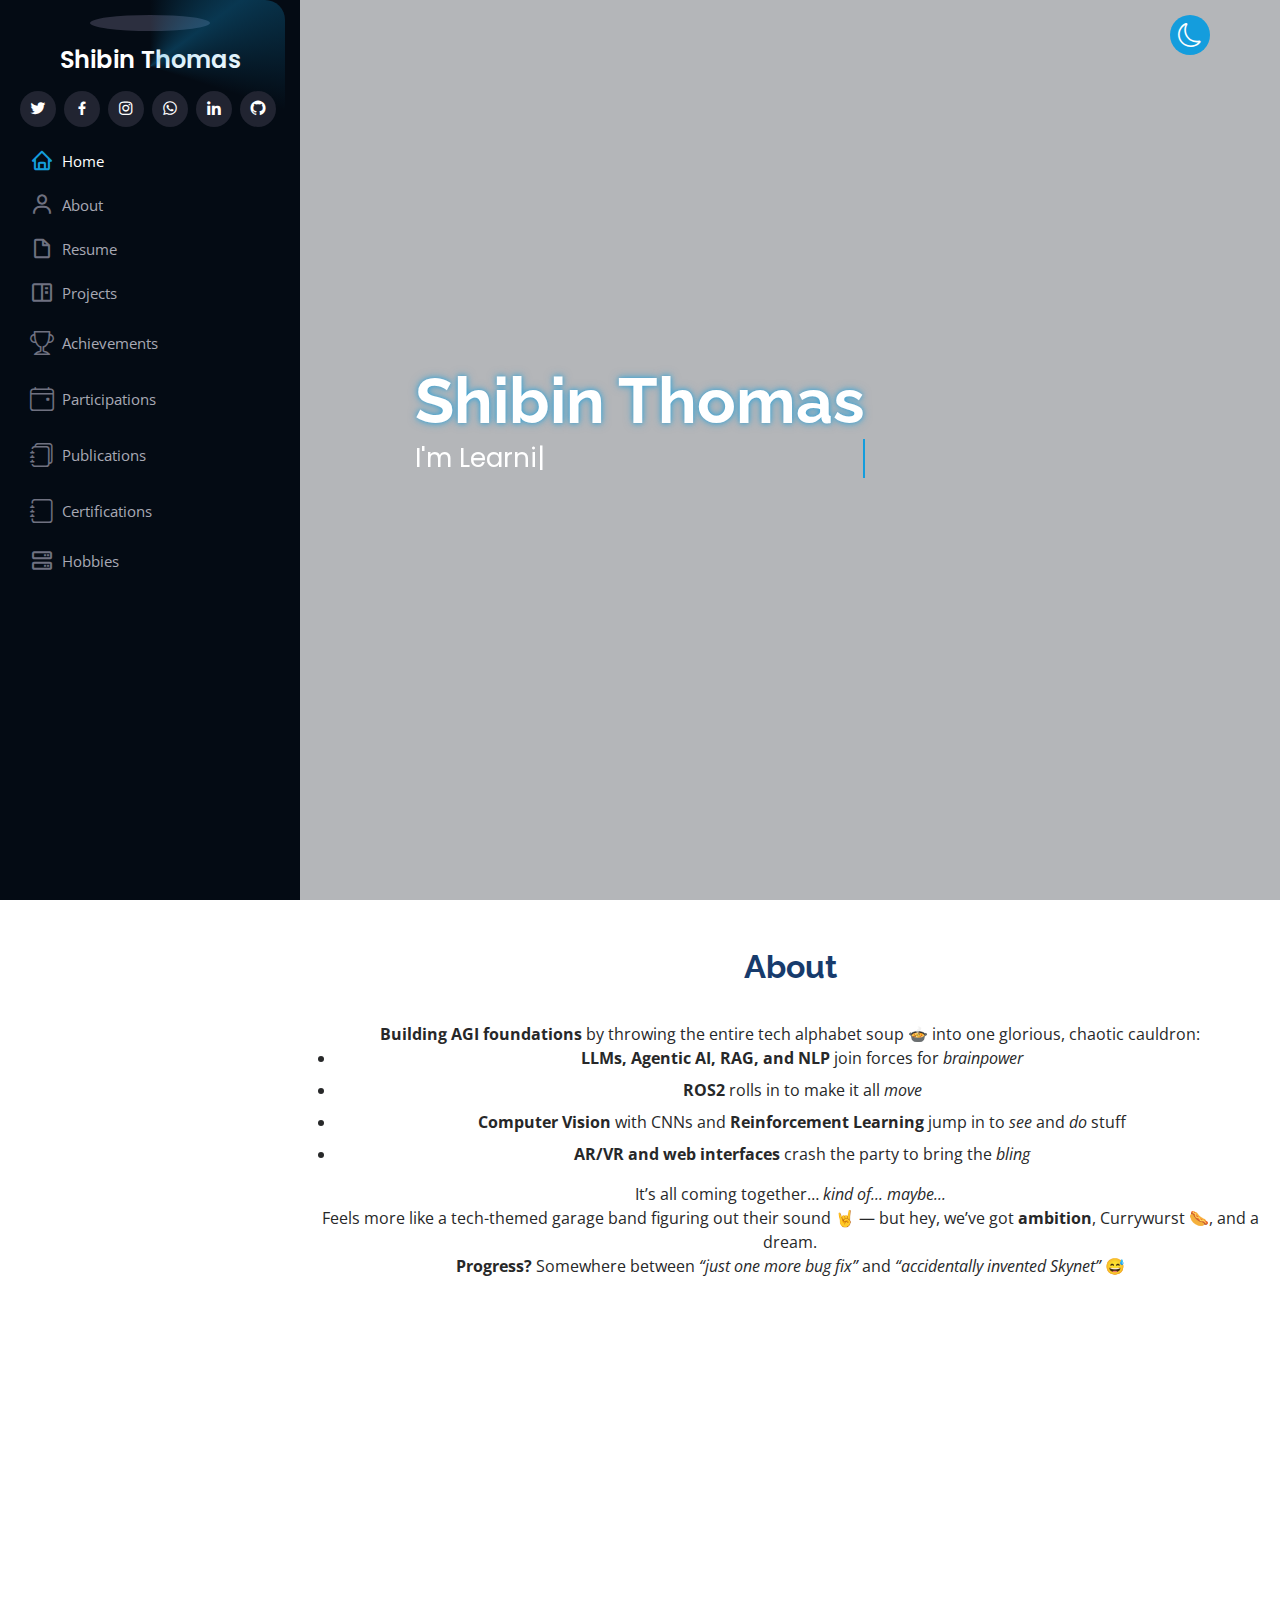
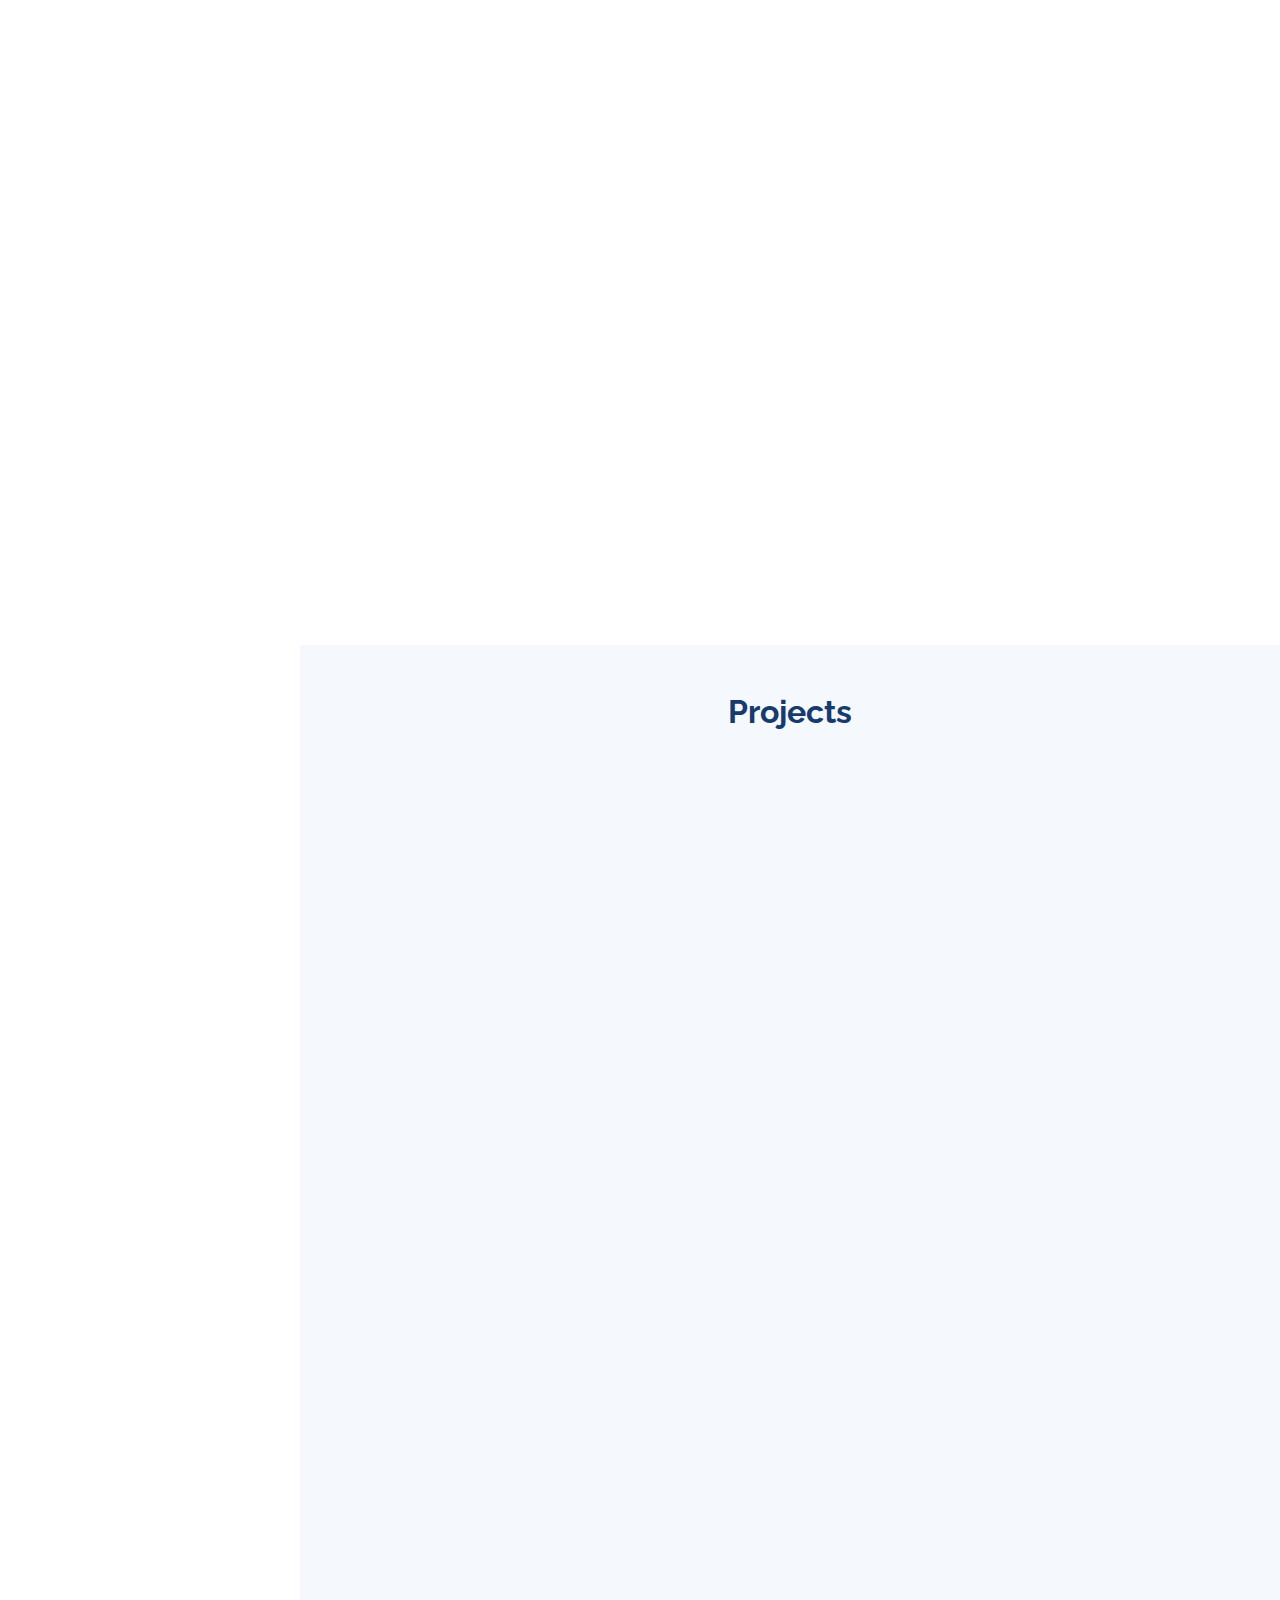
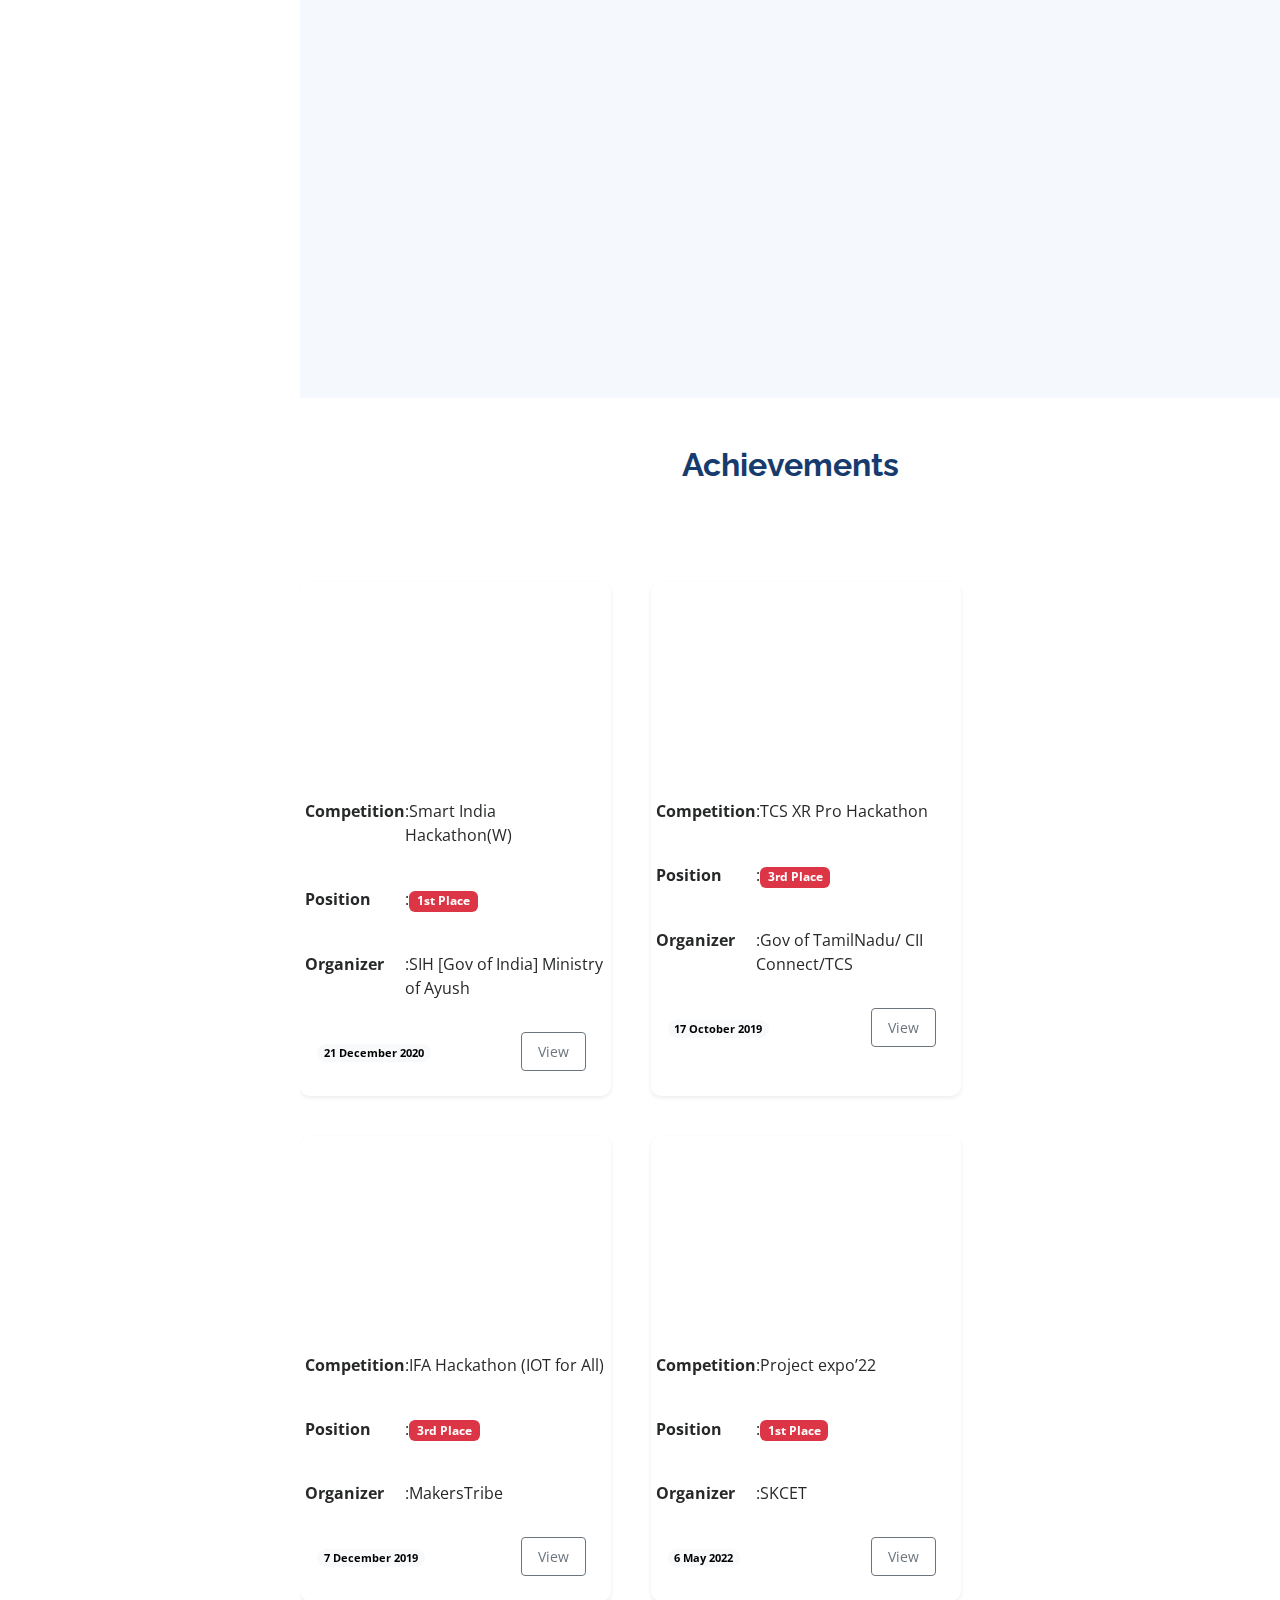
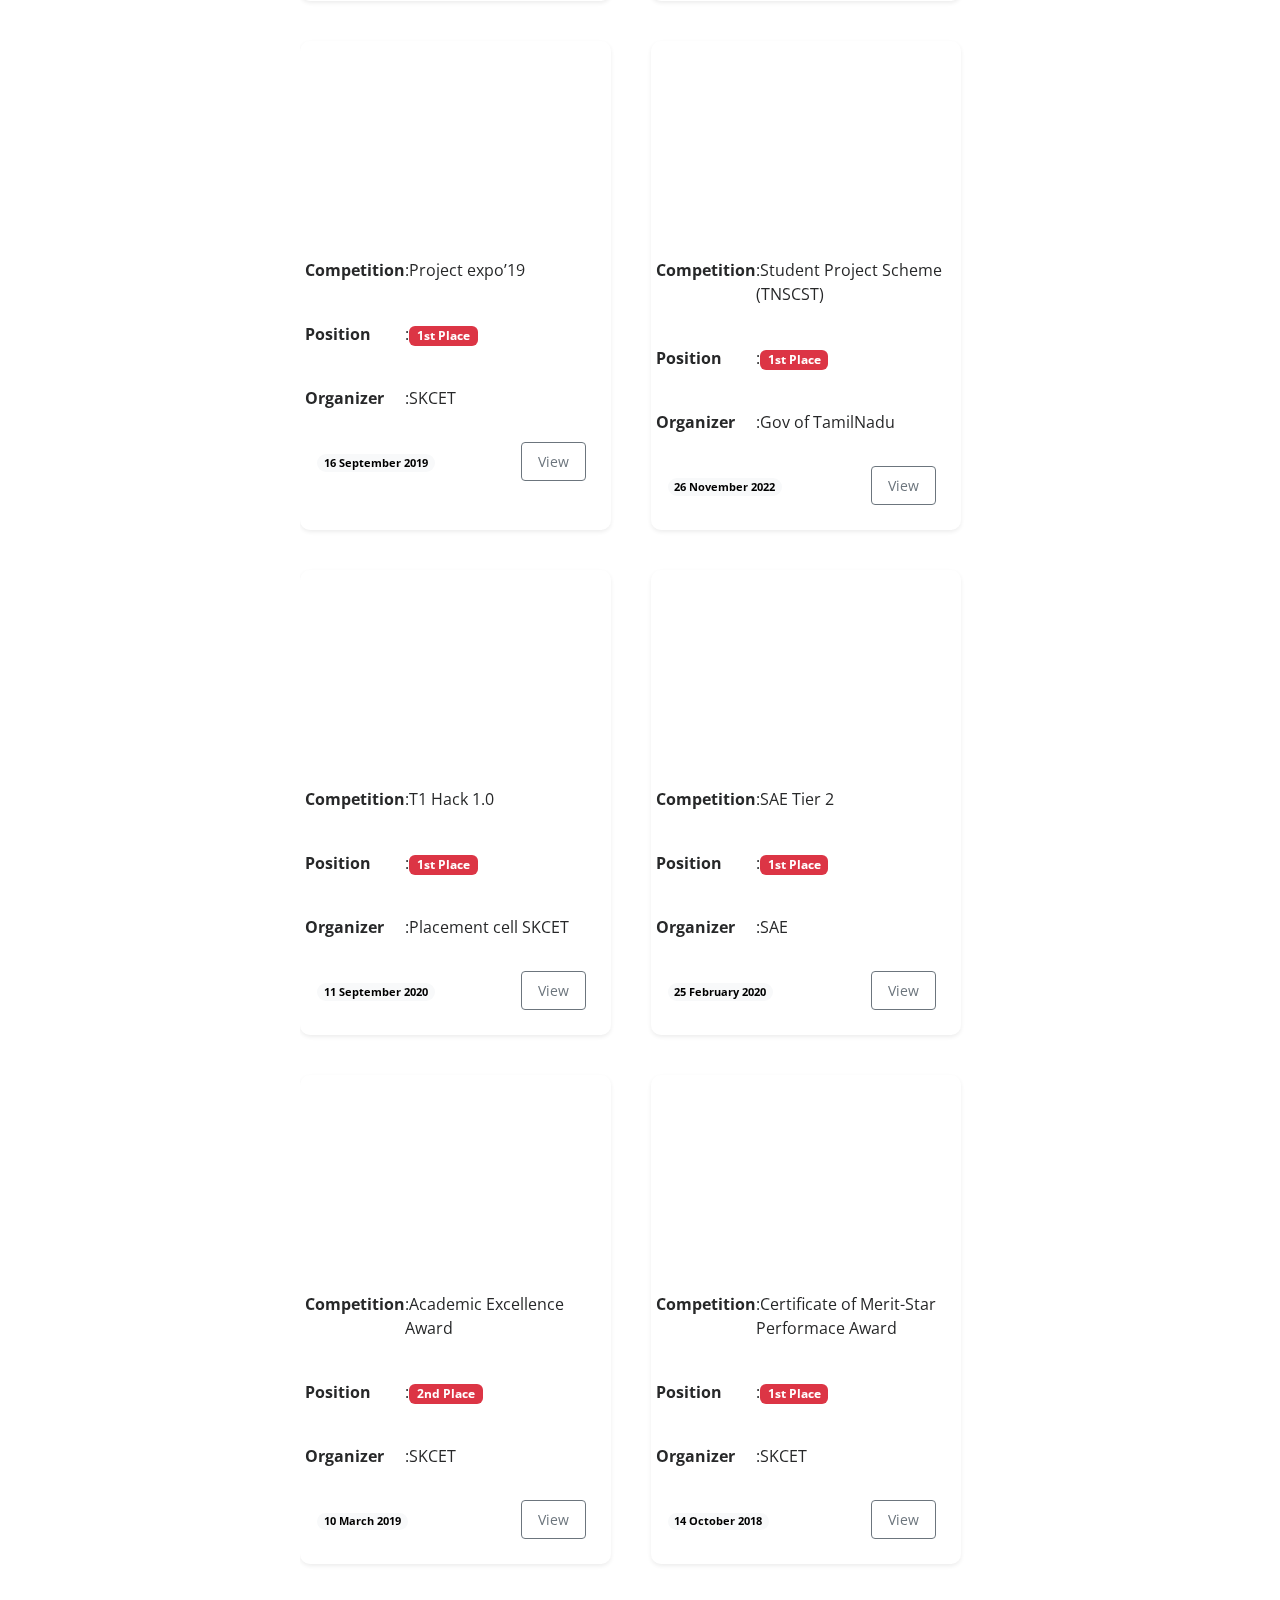
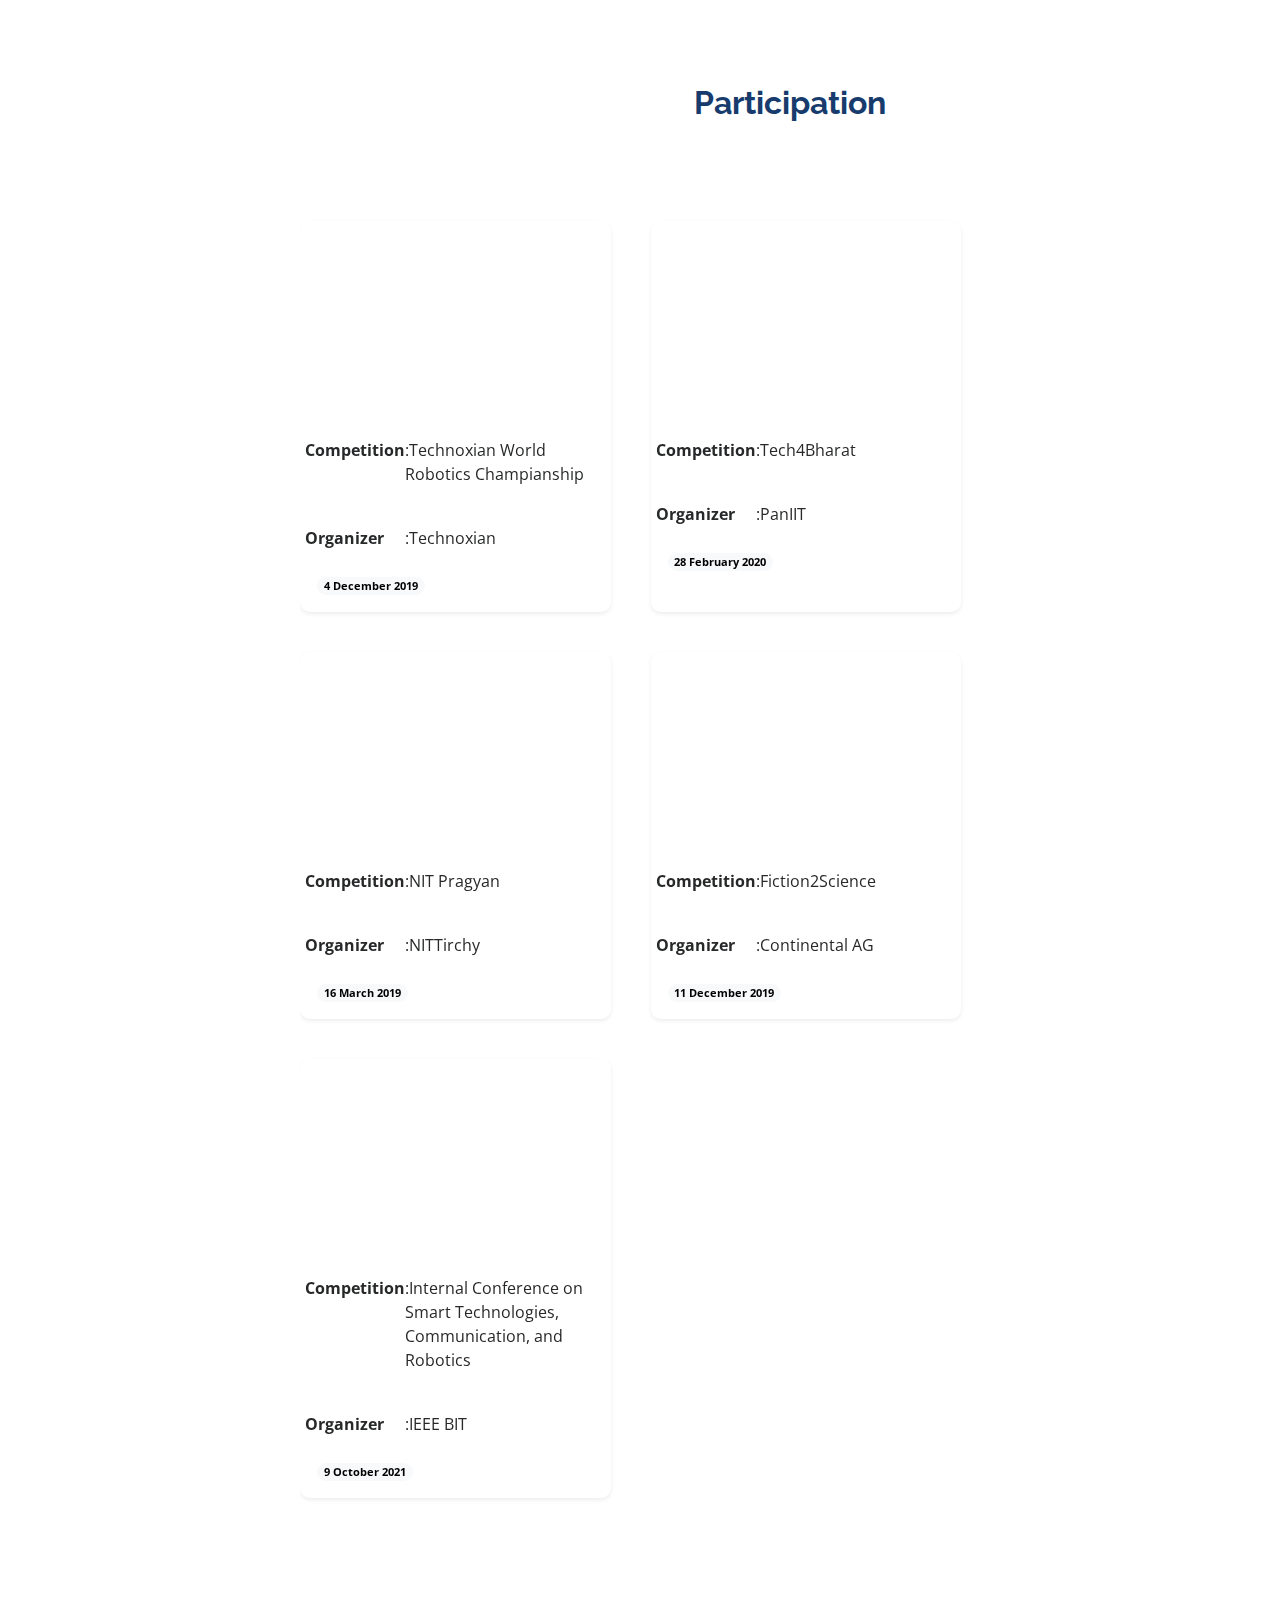
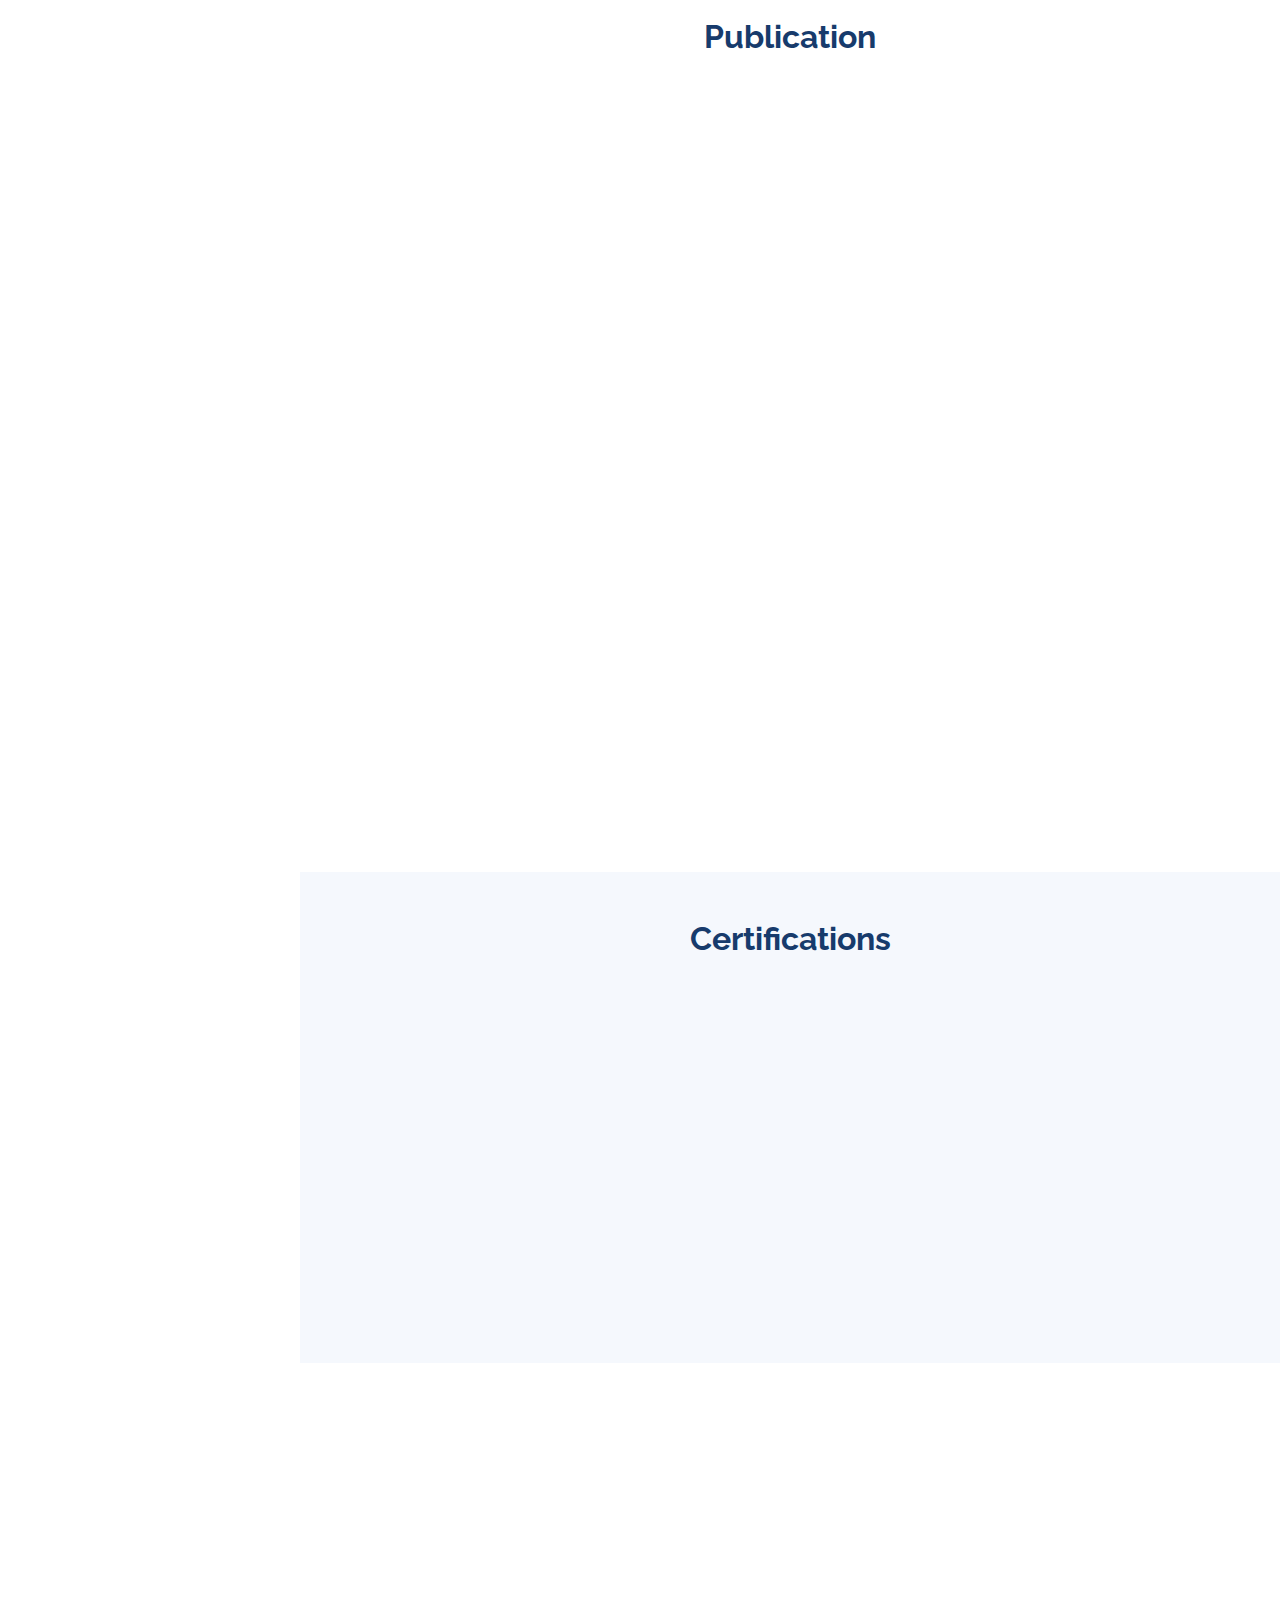
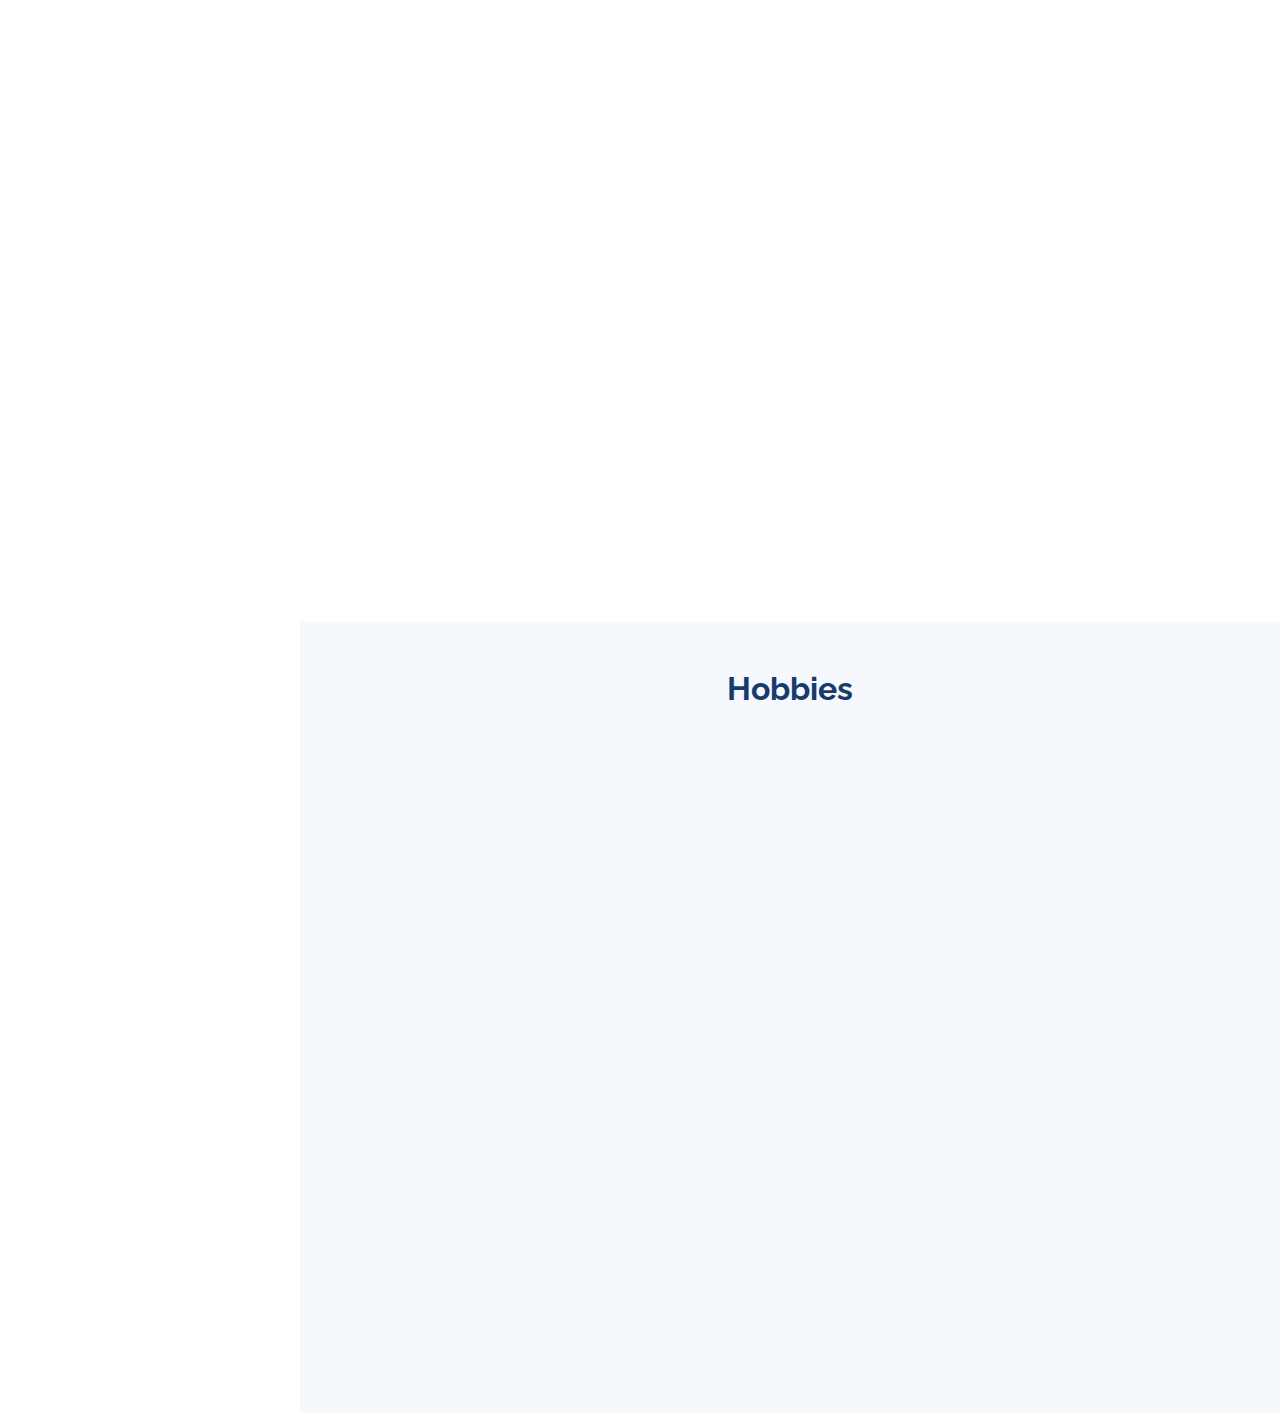
==== commit a7b40e73: "certification.html bug fix" ====
--- a/index.html
+++ b/index.html
@@ -450,7 +450,7 @@
         <div class="section-title animated-title">
           <h2>Achievements</h2>
         </div>
-        <div class="all-achievements row row-cols-1 row-cols-sm-2 row-cols-md-3 g-3">
+        <div class="all-achievements row">
           <!-- Achievements will be loaded here dynamically -->
         </div>
       </div>
@@ -463,7 +463,7 @@
         <div class="section-title animated-title">
           <h2>Participation</h2>
         </div>
-        <div class="all-participations row row-cols-1 row-cols-sm-2 row-cols-md-3 g-3">
+        <div class="all-participations row">
           <!-- Participations will be loaded here dynamically -->
         </div>
       </div>
@@ -477,74 +477,86 @@
           <h2>Publication</h2>
         </div>
         <div class="row">
-          <div class="col-lg-4 col-md-6 icon-box" data-aos="fade-up">
-            <div class="icon"><i class="bi bi-bicycle"></i></div>
-            <h4 class="title mb-2 text-center"><a
+          <div class="col-lg-4 col-md-6 mb-4" data-aos="fade-up">
+            <div class="icon-box glass-card">
+              <div class="icon animated-icon"><i class="bi bi-bicycle"></i></div>
+              <h4 class="title mb-2 text-center"><a
                 href="https://drive.google.com/file/d/1RvnB1hGGzvoJsApCSkzQEMVv_Gmb3XWN/view?usp=sharing"
                 target="_blank">Design of Self Balance Electric 2-Wheeler Using Gyroscope (JCREVIEW)</a></h4>
-            <p class="text-center">
-              <em>
-                It discusses the concept of gyroscopic design and simulation of a constructed two-wheeled self-balancing
-                vehicle system.
-              </em>
-            </p>
-          </div>
-          <div class="col-lg-4 col-md-6 icon-box" data-aos="fade-up" data-aos-delay="100">
-            <div class="icon"><i class="bi bi-robot"></i></div>
-            <h4 class="title  mb-2 text-center"><a href="https://ieeexplore.ieee.org/document/9588923"
+              <p class="text-center">
+                <em>
+                  It discusses the concept of gyroscopic design and simulation of a constructed two-wheeled self-balancing
+                  vehicle system.
+                </em>
+              </p>
+            </div>
+          </div>
+          <div class="col-lg-4 col-md-6 mb-4" data-aos="fade-up" data-aos-delay="100">
+            <div class="icon-box glass-card">
+              <div class="icon animated-icon"><i class="bi bi-robot"></i></div>
+              <h4 class="title mb-2 text-center"><a href="https://ieeexplore.ieee.org/document/9588923"
                 target="_blank">Technology in Design Aspect of BIN Bot Robot (IEEE)</a></h4>
-            <p class="text-center">
-              <em>
-                Robot is designed with the goal of reducing the spread of this disease in institutions, workplaces, and
-                industrial environments.
-              </em>
-            </p>
-          </div>
-          <div class="col-lg-4 col-md-6 icon-box" data-aos="fade-up" data-aos-delay="200">
-            <div class="icon"><i class="bi bi-android2"></i></div>
-            <h4 class="title  mb-2 text-center"><a
+              <p class="text-center">
+                <em>
+                  Robot is designed with the goal of reducing the spread of this disease in institutions, workplaces, and
+                  industrial environments.
+                </em>
+              </p>
+            </div>
+          </div>
+          <div class="col-lg-4 col-md-6 mb-4" data-aos="fade-up" data-aos-delay="200">
+            <div class="icon-box glass-card">
+              <div class="icon animated-icon"><i class="bi bi-android2"></i></div>
+              <h4 class="title mb-2 text-center"><a
                 href="https://iopscience.iop.org/article/10.1088/1757-899X/1059/1/012016" target="_blank">Development of
                 App Incorporating AR for E-edu and Training (ICMMM)</a></h4>
-            <p class="text-center">
-              <em>
-                A visual platform to help the learners to enhance their knowledge of understanding using 3D visuals and
-                Augmented Reality.
-              </em>
-            </p>
-          </div>
-          <div class="col-lg-4 col-md-6 icon-box" data-aos="fade-up" data-aos-delay="300">
-            <div class="icon"><i class="bi bi-droplet-half"></i></div>
-            <h4 class="title  mb-2 text-center"><a href="https://ieeexplore.ieee.org/document/9785362"
+              <p class="text-center">
+                <em>
+                  A visual platform to help the learners to enhance their knowledge of understanding using 3D visuals and
+                  Augmented Reality.
+                </em>
+              </p>
+            </div>
+          </div>
+          <div class="col-lg-4 col-md-6 mb-4" data-aos="fade-up" data-aos-delay="300">
+            <div class="icon-box glass-card">
+              <div class="icon animated-icon"><i class="bi bi-droplet-half"></i></div>
+              <h4 class="title mb-2 text-center"><a href="https://ieeexplore.ieee.org/document/9785362"
                 target="_blank">Design and Fabrication of Automatic hose cutting machine (IEEE)</a></h4>
-            <p class="text-center">
-              <em>
-                This study offers a solution to one of the time-consuming processes of hose cutting precisely.
-              </em>
-            </p>
-          </div>
-          <div class="col-lg-4 col-md-6 icon-box" data-aos="fade-up" data-aos-delay="400">
-            <div class="icon"><i class="bi bi-award"></i></div>
-            <h4 class="title mb-2 text-center"><a
+              <p class="text-center">
+                <em>
+                  This study offers a solution to one of the time-consuming processes of hose cutting precisely.
+                </em>
+              </p>
+            </div>
+          </div>
+          <div class="col-lg-4 col-md-6 mb-4" data-aos="fade-up" data-aos-delay="400">
+            <div class="icon-box glass-card">
+              <div class="icon animated-icon"><i class="bi bi-award"></i></div>
+              <h4 class="title mb-2 text-center"><a
                 href="https://drive.google.com/file/d/1mA-Wr1DTiWep9OK3HC-VGtSYen0urQKX/view?usp=sharing"
                 target="_blank">Self-Balance Electric Two-Wheeler Using Gyroscope (Patent)</a></h4>
-            <p class="text-center">
-              <em>
-                The development of gyroscopic design of a constructed two-wheeled self-balancing vehicle system is the
-                focus of this invention.
-              </em>
-            </p>
-          </div>
-          <div class="col-lg-4 col-md-6 icon-box" data-aos="fade-up" data-aos-delay="500">
-            <div class="icon"><i class="bi bi-egg"></i></div>
-            <h4 class="title mb-2 text-center"><a
+              <p class="text-center">
+                <em>
+                  The development of gyroscopic design of a constructed two-wheeled self-balancing vehicle system is the
+                  focus of this invention.
+                </em>
+              </p>
+            </div>
+          </div>
+          <div class="col-lg-4 col-md-6 mb-4" data-aos="fade-up" data-aos-delay="500">
+            <div class="icon-box glass-card">
+              <div class="icon animated-icon"><i class="bi bi-egg"></i></div>
+              <h4 class="title mb-2 text-center"><a
                 href="https://drive.google.com/file/d/1oNB2MksdsfigPI3EtlwaucCuj2GiZIdX/view?usp=drive_link"
                 target="_blank">Handheld Device for forecasting and Detecting Quality of Eggs (Patent)</a></h4>
-            <p class="text-center">
-              <em>
-                Weight and temperature are measured using which the quality of the egg and its expiring day will be
-                displayed for consumers.
-              </em>
-            </p>
+              <p class="text-center">
+                <em>
+                  Weight and temperature are measured using which the quality of the egg and its expiring day will be
+                  displayed for consumers.
+                </em>
+              </p>
+            </div>
           </div>
         </div>
       </div>
--- a/assets/css/dark-mode.css
+++ b/assets/css/dark-mode.css
@@ -116,6 +116,22 @@
 
 body.dark-mode .services .icon-box {
   background: var(--dark-bg-secondary);
+}
+
+body.dark-mode #publication .icon {
+  background: rgba(20, 157, 221, 0.2);
+}
+
+body.dark-mode #publication .icon i {
+  color: var(--dark-accent);
+}
+
+body.dark-mode #publication h4 a {
+  color: var(--dark-text-primary);
+}
+
+body.dark-mode #publication p {
+  color: var(--dark-text-secondary);
 }
 
 /* Contact section */
@@ -261,6 +277,32 @@
   color: var(--dark-text-primary) !important;
 }
 
+/* Achievement and Participation sections */
+body.dark-mode #acheivements .card,
+body.dark-mode #participations .card {
+  background-color: var(--dark-bg-secondary);
+  border-color: var(--dark-border);
+}
+
+body.dark-mode #acheivements .card-body,
+body.dark-mode #participations .card-body {
+  background-color: var(--dark-bg-secondary);
+  color: var(--dark-text-primary);
+}
+
+body.dark-mode #acheivements .btn-outline-secondary,
+body.dark-mode #participations .btn-outline-secondary {
+  color: var(--dark-text-primary);
+  border-color: var(--dark-border);
+}
+
+body.dark-mode #acheivements .btn-outline-secondary:hover,
+body.dark-mode #participations .btn-outline-secondary:hover {
+  background-color: var(--dark-accent);
+  border-color: var(--dark-accent);
+  color: #fff;
+}
+
 /* Stamp page styles */
 body.dark-mode .book {
   background-color: var(--dark-bg-primary);
--- a/assets/css/cool-effects.css
+++ b/assets/css/cool-effects.css
@@ -306,13 +306,90 @@
   50% { border-color: #149ddd }
 }
 
+/* Achievement and Participation Section Effects */
+#acheivements .card, #participations .card {
+  transition: all 0.4s ease;
+  overflow: hidden;
+  position: relative;
+  height: 100%;
+}
+
+#acheivements .card:hover, #participations .card:hover {
+  transform: translateY(-5px);
+  box-shadow: 0 10px 20px rgba(0, 0, 0, 0.1);
+}
+
+#acheivements .card img, #participations .card img {
+  transition: all 0.5s ease;
+}
+
+#acheivements .card:hover img, #participations .card:hover img {
+  transform: scale(1.05);
+}
+
+#acheivements .btn, #participations .btn {
+  transition: all 0.3s ease;
+}
+
+#acheivements .btn:hover, #participations .btn:hover {
+  background: var(--gradient-accent);
+  color: white;
+  border-color: transparent;
+}
+
+/* Publication Section Effects */
+#publication .icon-box {
+  transition: all 0.4s ease;
+  overflow: hidden;
+  position: relative;
+}
+
+#publication .icon-box::before {
+  content: '';
+  position: absolute;
+  top: -10px;
+  left: -10px;
+  width: 40px;
+  height: 40px;
+  border-radius: 50%;
+  background: rgba(20, 157, 221, 0.1);
+  z-index: -1;
+  transform: scale(0);
+  transition: all 0.5s ease;
+}
+
+#publication .icon-box:hover::before {
+  transform: scale(10);
+}
+
+#publication .icon-box:hover {
+  transform: translateY(-5px);
+  box-shadow: 0 10px 20px rgba(0, 0, 0, 0.1);
+}
+
+#publication .icon {
+  transition: all 0.3s ease;
+}
+
+#publication .icon-box:hover .icon {
+  transform: scale(1.1);
+}
+
+#publication .icon i {
+  transition: all 0.3s ease;
+}
+
+#publication .icon-box:hover .icon i {
+  transform: rotate(10deg);
+}
+
 /* Mobile Optimizations */
 @media (max-width: 768px) {
   .glass-card {
     backdrop-filter: blur(5px);
     -webkit-backdrop-filter: blur(5px);
   }
-  
+
   .modern-profile::before {
     animation: rotate 6s linear infinite;
   }
--- a/assets/css/uniform-spacing.css
+++ b/assets/css/uniform-spacing.css
@@ -11,20 +11,20 @@
   --space-lg: 1.5rem;    /* 24px */
   --space-xl: 2rem;      /* 32px */
   --space-xxl: 3rem;     /* 48px */
-  
+
   /* Section Spacing */
   --section-padding-y: var(--space-xxl);
   --section-title-margin-bottom: var(--space-xl);
-  
+
   /* Card Spacing */
   --card-padding: var(--space-md);
   --card-margin-bottom: var(--space-lg);
   --card-content-spacing: var(--space-md);
-  
+
   /* Element Spacing */
   --element-margin-bottom: var(--space-md);
   --list-item-margin: var(--space-sm);
-  
+
   /* Grid Spacing */
   --grid-gap: var(--space-md);
   --grid-item-margin: var(--space-md);
@@ -124,11 +124,74 @@
   margin-bottom: var(--space-sm);
 }
 
+/* Certification page styles */
+.all-certifications .portfolio-item {
+  padding: var(--space-sm);
+}
+
+.all-certifications .portfolio-wrap {
+  height: 100%;
+  overflow: hidden;
+  position: relative;
+}
+
+.all-certifications .portfolio-wrap img {
+  height: 200px;
+  object-fit: contain;
+  transition: all 0.3s ease;
+}
+
+.all-certifications .portfolio-wrap:hover img {
+  transform: scale(1.05);
+}
+
+.all-certifications .portfolio-links {
+  opacity: 0;
+  position: absolute;
+  left: 0;
+  right: 0;
+  bottom: 0;
+  z-index: 3;
+  transition: all 0.3s ease;
+  background: rgba(0, 0, 0, 0.6);
+  padding: var(--space-sm);
+  text-align: center;
+}
+
+.all-certifications .portfolio-wrap:hover .portfolio-links {
+  opacity: 1;
+}
+
 /* Standardize achievements and participations */
 .all-achievements, .all-participations {
   gap: var(--grid-gap);
 }
 
+#acheivements .card, #participations .card {
+  height: 100%;
+  margin-bottom: 0;
+}
+
+#acheivements .card-body, #participations .card-body {
+  padding: var(--card-padding);
+  display: flex;
+  flex-direction: column;
+}
+
+#acheivements .container, #participations .container {
+  padding-left: 0;
+  padding-right: 0;
+}
+
+#acheivements .card img, #participations .card img {
+  height: 200px;
+  object-fit: cover;
+}
+
+#acheivements .btn, #participations .btn {
+  margin-left: auto;
+}
+
 /* Standardize contact info */
 .contact .info {
   padding: var(--card-padding);
@@ -140,6 +203,40 @@
 
 .contact .info h4 {
   margin-bottom: var(--space-sm);
+}
+
+/* Publication section styling */
+#publication .icon-box {
+  text-align: center;
+  padding: var(--card-padding);
+  height: 100%;
+  display: flex;
+  flex-direction: column;
+  align-items: center;
+}
+
+#publication .icon {
+  margin-bottom: var(--space-md);
+  width: 64px;
+  height: 64px;
+  display: flex;
+  align-items: center;
+  justify-content: center;
+  border-radius: 50%;
+  background: rgba(20, 157, 221, 0.1);
+}
+
+#publication .icon i {
+  font-size: 32px;
+  color: #149ddd;
+}
+
+#publication h4 {
+  margin: var(--space-sm) 0;
+}
+
+#publication p {
+  margin-top: auto;
 }
 
 /* Standardize buttons */
@@ -156,15 +253,15 @@
     --card-padding: var(--space-sm);
     --card-margin-bottom: var(--space-md);
   }
-  
+
   .skills .icon-box {
     padding: var(--space-sm);
   }
-  
+
   .skills .icon {
     margin-bottom: var(--space-sm);
   }
-  
+
   .skills .icon-box h4 {
     margin-top: var(--space-sm);
   }
